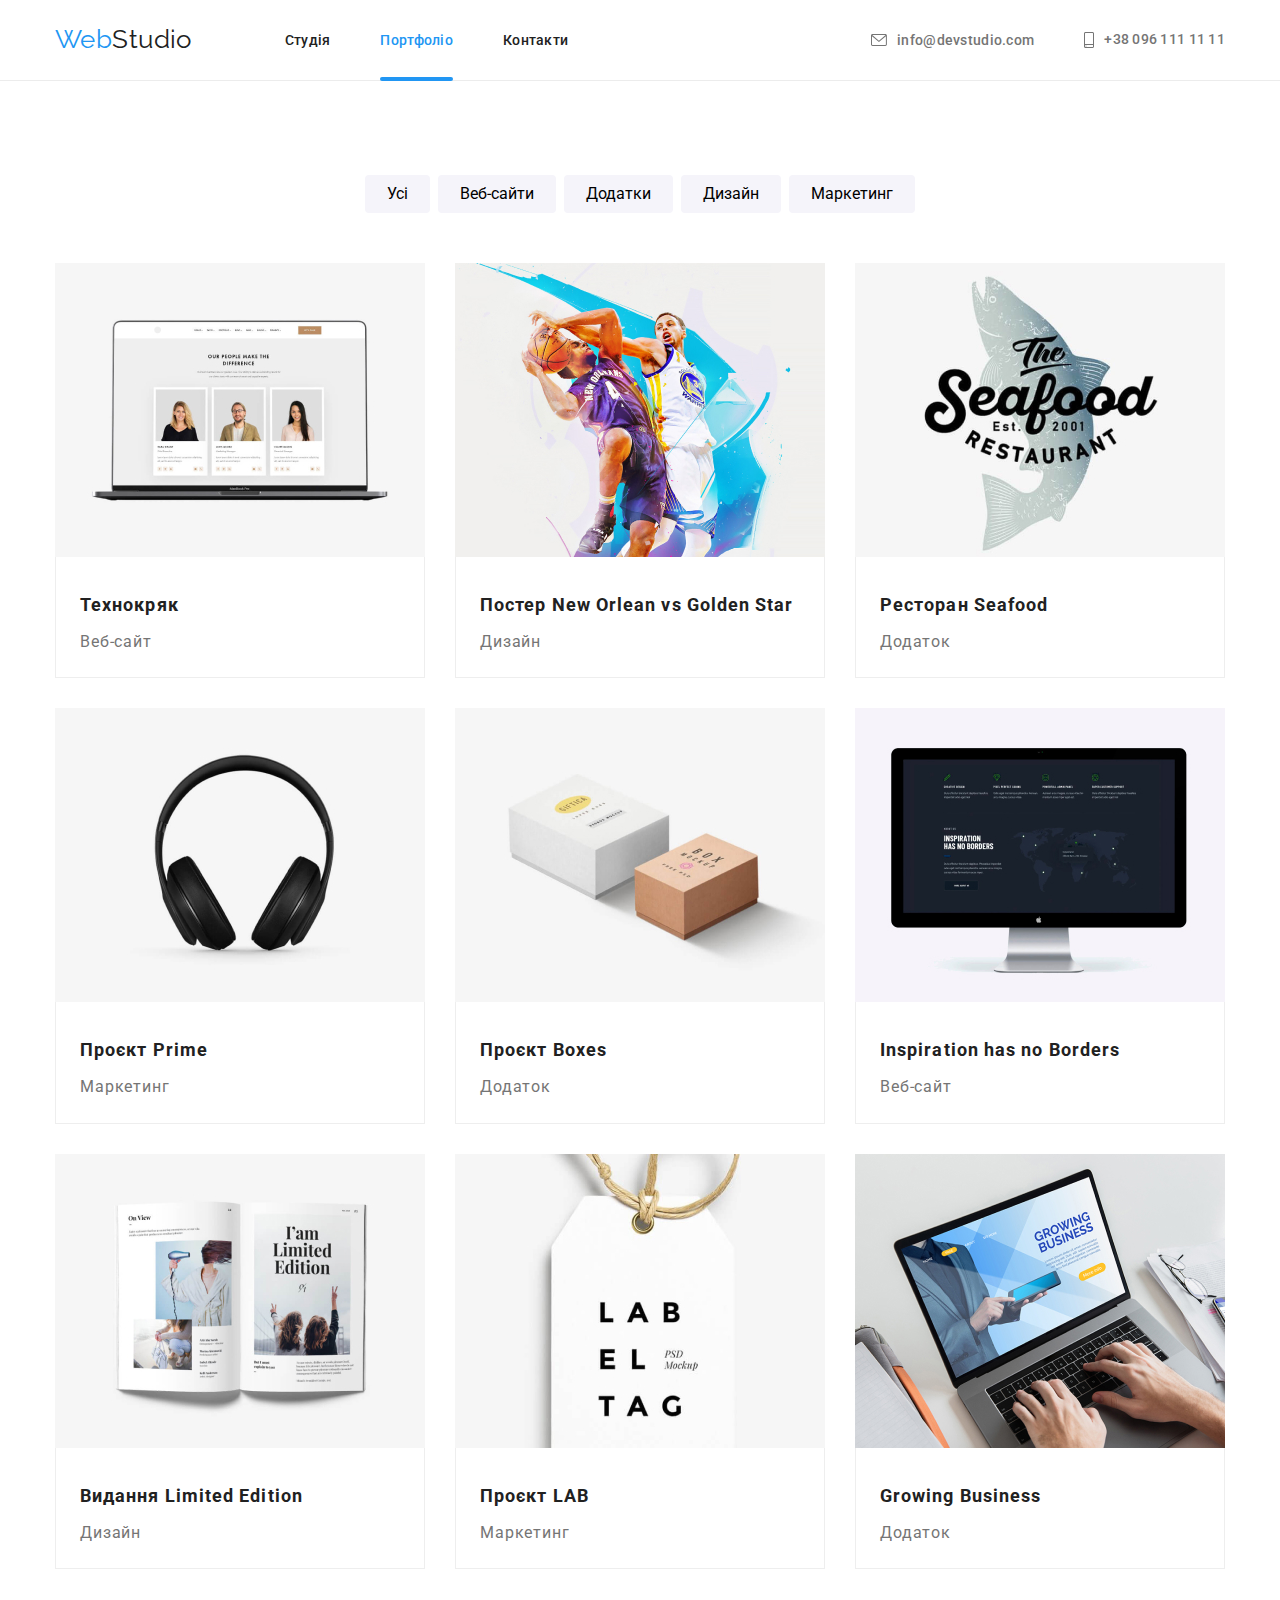
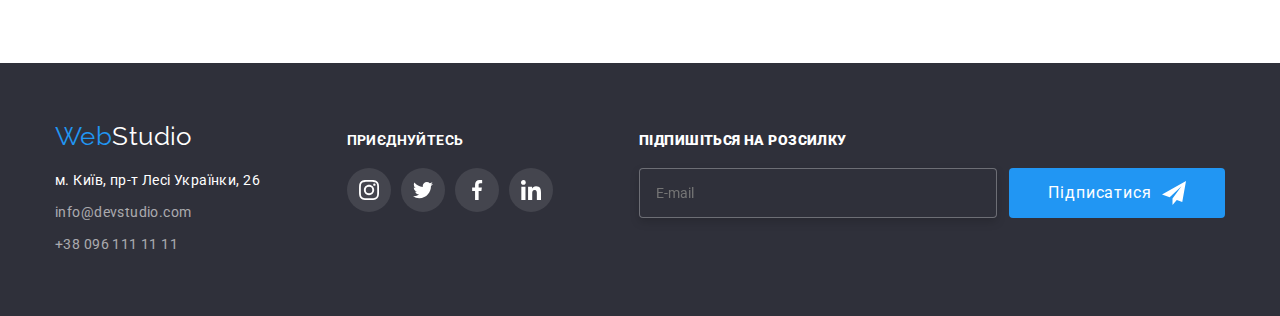
==== portfolio.html @ 9da2e952 "Initial commit" ====
<!DOCTYPE html>
<html lang="uk">
  <head>
    <link
      rel="stylesheet"
      href="https://fonts.googleapis.com/css2?family=Raleway:wght@700&family=Roboto:wght@400;500;700;900&display=swap"
    />
    <meta charset="UTF-8" />
    <meta http-equiv="X-UA-Compatible" content="IE=edge" />
    <meta name="viewport" content="width=device-width, initial-scale=1.0" />
    <title>Portfolio</title>
    <link
      rel="stylesheet"
      href="https://cdnjs.cloudflare.com/ajax/libs/modern-normalize/1.0.0/modern-normalize.min.css"
    />
    <link rel="stylesheet" href="./css/styles.css" />
  </head>
  <body>
    <!-- шапка-->
    <header>
      <div class="container header-container">
        <a class="link" href="/"><span>Web</span>Studio</a>
        <nav class="nav">
          <ul class="main-list">
            <li class="list-item"><a class="header-nav-link " href="./index.html">Студія</a></li>
            <li class="list-item"><a class="header-nav-link nav active" href="./portfolio.html">Портфоліо</a></li>
            <li class="list-item"><a class="header-nav-link" href="">Контакти</a></li>
          </ul>
        </nav>
      <ul class="list-address">
        <li class="list-item">
          <a class="icon-contacts" href="mailto:info@devstudio.com" ">
                    <svg class=" icon-tap"width="16" height="12" href="mailto:info@devstudio.com">
            <use href="./images/icons.svg#envelope"></use></svg>info@devstudio.com
          </a>
        </li>
        <li class="list-item">
          <a class="icon-contacts" href="tel:+380961111111"><svg class="icon-tap" width="10" height="16"
              href="mailto:info@devstudio.com">
              <use href="./images/icons.svg#smartphone"></use>
            </svg>+38 096 111 11 11</a>
        </li>
      </ul>
      </div>
    </header>
    <!-- кнопки buttoms-->
    <section class="section section-products">
      <div class="container">
        <ul class="list-buttoms">
          <li class="list-btn"><button type="button">Усі</button></li>
          <li class="list-btn"><button type="button">Веб-сайти</button></li>
          <li class="list-btn"><button type="button">Додатки</button></li>
          <li class="list-btn"><button type="button">Дизайн</button></li>
          <li class="list-btn"><button type="button">Маркетинг</button></li>
        </ul>
        <!--приклади робіт products-->
        <h1 hidden class="visually-hidden">приклади робіт</h1>
      <ul class="products">
        <li class="">
          <a class="list-products" href="" link="">
          <div class="team-thumb ">
            <img src="./images/work/img-0.jpg" alt="зображення команди" width="370" height="294" />
            <div class="overlay">
              <p class="overlay-desc">
                Ресурс пропонує комплексні пропозиції з  різним рівнем функціоналу та сервісів. Все це дозволить відвідувачу отримати
                вичерпні відомості про компанію чи приватну особу.
              </p>
            </div>
          </div>
          <div class="border">
            <h2>Технокряк</h2>
            <p>Веб-сайт</p>
          </div>
        </a>
        </li>
        <li class="1">
          <a class="list-products" href="" link="">
            <div class="team-thumb ">
              <img src="./images/work/img-1.jpg" alt="зображення команди" width="370" height="294" />
              <div class="overlay">
                <p class="overlay-desc">
                  Ресурс пропонує комплексні пропозиції з різним рівнем функціоналу та сервісів. Все це дозволить відвідувачу
                  отримати
                  вичерпні відомості про компанію чи приватну особу.
                </p>
              </div>
            </div>
          <div class="border">
            <h2>Постер New Orlean vs Golden Star</h2>
            <p>Дизайн</p>
          </div>
        </a>
        </li>
        <li class="2">
          <a class="list-products" href="" link="">
            <div class="team-thumb ">
              <img src="./images/work/img-2.jpg" alt="зображення команди" width="370" height="294" />
              <div class="overlay">
                <p class="overlay-desc">
                  Ресурс пропонує комплексні пропозиції з різним рівнем функціоналу та сервісів. Все це дозволить відвідувачу
                  отримати
                  вичерпні відомості про компанію чи приватну особу.
                </p>
              </div>
            </div>
          <div class="border">
            <h2>Ресторан Seafood</h2>
            <p>Додаток</p>
          </div>
        </a>
        </li>
        <li class="3">
          <a class="list-products" href="" link="">
            <div class="team-thumb ">
              <img src="./images/work/img-3.jpg" alt="зображення команди" width="370" height="294" />
              <div class="overlay">
                <p class="overlay-desc">
                  Ресурс пропонує комплексні пропозиції з різним рівнем функціоналу та сервісів. Все це дозволить відвідувачу
                  отримати
                  вичерпні відомості про компанію чи приватну особу.
                </p>
              </div>
            </div>
          <div class="border">
            <h2>Проєкт Prime</h2>
            <p>Маркетинг</p>
          </div>
        </a>
        </li>
        <li class="4">
          <a class="list-products" href="" link="">
            <div class="team-thumb ">
              <img src="./images/work/img-4.jpg" alt="зображення команди" width="370" height="294" />
              <div class="overlay">
                <p class="overlay-desc">
                  Ресурс пропонує комплексні пропозиції з різним рівнем функціоналу та сервісів. Все це дозволить відвідувачу
                  отримати
                  вичерпні відомості про компанію чи приватну особу.
                </p>
              </div>
            </div>
          <div class="border">
            <h2>Проєкт Boxes</h2>
            <p>Додаток</p>
          </div>
        </a>
        </li>
        <li class="5">
          <a class="list-products" href="" link="">
            <div class="team-thumb ">
              <img src="./images/work/img-5.jpg" alt="зображення команди" width="370" height="294" />
              <div class="overlay">
                <p class="overlay-desc">
                  Ресурс пропонує комплексні пропозиції з різним рівнем функціоналу та сервісів. Все це дозволить відвідувачу
                  отримати
                  вичерпні відомості про компанію чи приватну особу.
                </p>
              </div>
            </div>
          <div class="border">
            <h2>Inspiration has no Borders</h2>
            <p>Веб-сайт</p>
          </div>
        </a>
        </li>
        <li class="6">
          <a class="list-products" href="" link="">
            <div class="team-thumb ">
              <img src="./images/work/img-6.jpg" alt="зображення команди" width="370" height="294" />
              <div class="overlay">
                <p class="overlay-desc">
                  Ресурс пропонує комплексні пропозиції з різним рівнем функціоналу та сервісів. Все це дозволить відвідувачу
                  отримати
                  вичерпні відомості про компанію чи приватну особу.
                </p>
              </div>
            </div>
          <div class="border">
            <h2>Видання Limited Edition</h2>
            <p>Дизайн</p>
          </div>
        </a>
        </li>
        <li class="7">
          <a class="list-products" href="" link="">
            <div class="team-thumb ">
              <img src="./images/work/img-7.jpg" alt="зображення команди" width="370" height="294" />
              <div class="overlay">
                <p class="overlay-desc">
                  Ресурс пропонує комплексні пропозиції з різним рівнем функціоналу та сервісів. Все це дозволить відвідувачу
                  отримати
                  вичерпні відомості про компанію чи приватну особу.
                </p>
              </div>
            </div>
          <div class="border">
            <h2>Проєкт LAB</h2>
            <p>Маркетинг</p>
          </div>
        </a>
        </li>
        <li class="8">
          <a class="list-products" href="" link="">
            <div class="team-thumb ">
              <img src="./images/work/img-8.jpg" alt="зображення команди" width="370" height="294" />
              <div class="overlay">
                <p class="overlay-desc">
                  Ресурс пропонує комплексні пропозиції з різним рівнем функціоналу та сервісів. Все це дозволить відвідувачу
                  отримати
                  вичерпні відомості про компанію чи приватну особу.
                </p>
              </div>
            </div>
          <div class="border">
            <h2>Growing Business</h2>
            <p>Додаток</p>
          </div>
        </a>
        </li>
      </ul>
      </div>
    </section>
        <footer class="footer">
          <div class="container">
            <div class="footer-container">
              <div>
                <a href="./index.html"><span>Web</span>Studio</a>
                <address class="link-address">
                  <div class="socaial-footer">
                    <ul class="list-contacts">
                      <!--webstudio-->
                      <li class="list-item">
                        <a class="link" href="https://goo.gl/maps/d5CcS2hFM6yTFQRFA" target="_blank" rel="noopener no referre">
                          м. Київ, пр-т Лесі Українки, 26
                        </a>
                      </li>
                      <li class="list-item">
                        <a class="link-address" href="mailto:info@devstudio.com">info@devstudio.com</a>
                      </li>
                      <li class="list-item">
                        <a class="link-address" href="tel:+380961111111">+38 096 111 11 11</a>
                      </li>
                    </ul>
                  </div>
                </address>
              </div>
              <div>
                <h2>приєднуйтесь</h2>
                <div class="socaial-footer">
                  <ul class="social-footer">
                    <li class="social-item">
                      <a class="footer-link" href="https://instagram.com/" target="_blank" rel="noopener noreferrer"
                        aria-label="instagram">
                        <svg class="social-icon" width="20" height="20">
                          <use href="./images/icons.svg#instagram">
                          </use>
                        </svg>
                      </a>
                    </li>
                    <li class="social-item">
                      <a class="footer-link" href="https://twitter.com/" target="_blank" rel="noopener noreferrer"
                        aria-label="twitter">
                        <svg class="social-icon" width="20" height="20">
                          <use href="./images/icons.svg#twitter">
                          </use>
                        </svg>
                      </a>
                    </li>
                    <li class="social-item">
                      <a class="footer-link" href="https://www.facebook.com/" target="_blank" rel="noopener noreferrer"
                        aria-label="facebook">
                        <svg class="social-icon" width="20" height="20">
                          <use href="./images/icons.svg#facebook">
                          </use>
                        </svg>
                      </a>
                    </li>
                    <li class="social-item">
                      <a class="footer-link" href="https://www.linkedin.com/" target="_blank" rel="noopener noreferrer"
                        aria-label="linkedin">
                        <svg class="social-icon" width="20" height="20">
                          <use href="./images/icons.svg#linkedin">
                          </use>
                        </svg>
                      </a>
                    </li>
                  </ul>
                </div>
              </div>
              <div>
        
                <form name="form" autocomplete="on">
                  <label class="footer-email" for="footer-email">
                    <strong>Підпишіться на розсилку</strong>
                  </label>
                  <div class="add-email">
                    <input class="footer-label" type="email" name="email" id="footer-email" placeholder="E-mail" />
        
                    <div>
                      <button class="tg-btn" type="submit">Підписатися
                        <svg class="" width="24" height="24">
                          <use href="./images/icons.svg#icon-telegram">
                          </use>
                        </svg>
                      </button>
                    </div>
                  </div>
                </form>
        
              </div>
            </div>
          </div>
        </footer>
   <script src="./js/modal.js"></script>
  </body>
</html>
---- css/styles.css ----
:root {
  --text: #212121;
  --background: #ffffff;
  --color-p: #757575;
  --color-but: #2196f3;
  --color-but: #2196f3;
  --active-but: #188ce8;
  --icon-color: #afb1b8;
  --bg-svg: #F5F4FA;
  --bg-color-90:rgba(33, 150, 243, 90%);
  --bg-backdrop:#0000001A;
  --timing-function: cubic-bezier(0.4, 0, 0.2, 1);
  --input-border:#21212133;
  --color-textarea:rgba(117, 117, 117, 0.5);

}
body {
  color: var(--text);
  background-color: var(--background);
  font-family: "roboto";
  letter-spacing: 0.03em;
  font-size: 14px;
}
.visually-hidden {
  position: absolute;
  width: 1px;
  height: 1px;
  margin: -1px;
  border: 0;
  padding: 0;
  white-space: nowrap;
  clip-path: inset(100%);
  clip: rect(0 0 0 0);
  overflow: hidden;
}
header {
  border-bottom: 1px solid #ececec;
}
.header-container {
  display: flex;
  align-items: center;
}
.header-nav-link {
  display: block;
  padding-top: 28px;
  padding-bottom: 28px;
  
}
span {
  color: var(--color-but);
}
img {
  display: block;
  max-width: 100%;
  height: auto;
}
ul {
  list-style-type: none;
  margin: 0;
  padding: 0;
}
a {
  text-decoration: none;
}
p {
  color: var(--color-p);
}
h1,
h2,
h3,
h4,
h5,
h6,
p {
  margin: 0;
}
.footer {
  background-color: #2f303a;
  color: var(--background);
  padding-top: 60px;
  padding-bottom: 60px;
}
.footer h2 {
  font-weight: 700;
  font-style: normal;
  font-size: 14px;
  line-height: 16px;
  letter-spacing: 0.03em;
  text-transform: uppercase;
  margin-bottom: 20px;
}
footer [href="./index.html"] {
  display: block;
  color: var(--background);
  font-size: 26px;
  line-height: 1;
  font-family: "raleway";
  margin-bottom: 20px;
}
footer [href="mailto:info@devstudio.com"],
[href="tel:+380961111111"] {
  font-style: normal;
  line-height: 1.7;
  color: #ffffff99;
  transition-timing-function: var(--timing-function);
  transition-duration: 250ms;
  transition-property: color;
}
footer [href="https://goo.gl/maps/d5CcS2hFM6yTFQRFA"]
{
  font-style: normal;
  line-height: 1.7;
  color: var(--background);
}
.footer-link {
  display: flex;
  fill: var(--background);
  width: 44px;
  height: 44px;
  border-radius: 50%;
  align-items: center;
  justify-content: center;
  background-color: rgba(255, 255, 255, 0.1);;
  transition-property:  background-color;
  transition-duration:  250ms; 
  transition-timing-function: var(--timing-function);   
}
ul .footer-link:hover,
ul .footer-link:focus {
  fill: var(--background);
  background-color: var(--color-but)
}
.social-footer {
  display: flex;
  gap: 10px;
}

.footer-container {
  display: flex;
  align-items: baseline;
justify-content: space-between;}
.socaial-footer {
  display: flex;
  gap: 70px;
}
.list-contacts{
  display: flex;
  flex-direction: column;
  gap: 8px;
}
.section {
  padding-top: 94px;
  padding-bottom: 94px;
}
.products {
  padding-top: 0;
  display: flex;
  align-items: center;
  justify-content: center;
  flex-wrap: wrap;
  gap: 30px;
}

.list-products {
  display: inline-block;
  transition-property:  box-shadow ;
  transition-duration: 250ms ;
  transition-timing-function: var(--timing-function);
}
.products h2 {
  font-size: 18px;
  line-height: 2;
  text-align: left;
  margin: 0 0px 4px 24px;
  letter-spacing: 0.06em;
  color: var(--text);
}
.products .list-products:hover,
.products .list-products:focus {
  box-shadow: 0px 1px 1px #0000001f, 0px 4px 4px #0000000f, 1px 4px 6px #00000029;
}
.section .list-produsct:hover{
 box-shadow: 0px 1px 1px #0000001f, 0px 4px 4px #0000000f, 1px 4px 6px #00000029;
}
.border p {
  font-size: 16px;
  line-height: 1.9;
  text-align: left;
  margin-left: 24px;
}
.products li {
  width: 370px;
  letter-spacing: 0.06em;
}

ul [href="mailto:info@devstudio.com"]:hover,
ul [href="mailto:info@devstudio.com"]:focus,
ul [href="tel:+380961111111"]:hover,
ul [href="tel:+380961111111"]:focus {
  color: var(--color-but);
}
.main-list a {
  color: var(--text);
  font-weight: 500;
  letter-spacing: 0.02em;
  transition-property: color;
  transition-duration: 250ms;
  transition-timing-function: var(--timing-function);
}
.main-list a:hover,
.main-list a:focus {
  color: var(--color-but);
}
.main-list {
  display: flex;
  gap: 50px;
}

.nav.active {
  color: var(--color-but);
}
.nav.active::after{
  content: '';
    display: block;
    width: 100%;
    height: 4px;
    background-color: var(--color-but);
    position: absolute;
    bottom: -5px;
    right: 0;
    border-radius: 2px;
}
.nav {
  margin-right: auto;
}

.list-address {
  display: flex;
  align-items: center;
  gap: 50px;
}
.list-address a {
  color: var(--color-p);
  letter-spacing: 0.02em;
  padding-top: 28px;
  padding-bottom: 28px;
  font-weight: 500;
}

.icon-contacts {
  display: flex;
  align-items: center;
  gap: 10px;
  fill: var(--color-p);
  transition-property: color;
  transition-duration: 250ms ;
  transition-timing-function: var(--timing-function);
}
.icon-contacts:hover .icon-tap,
.icon-contacts:focus .icon-tap {
  fill: var(--color-but);
}
.icon-tap{
  transition-property: color;
  transition-duration: 250ms ;
  transition-timing-function: var(--timing-function);
}
.icon-tap:hover,
.icon-tap:focus {
  fill: var(--color-but);
}
.list-item{
  justify-content: center;
position: relative;
   
}
.list-buttoms {
  display: flex;
  justify-content: center;
  gap: 8px;
  margin-bottom: 50px;
}
[href="/"] {
  color: var(--text);
  font-size: 26px;
  line-height: 1.2;
  font-family: "raleway";
  margin-right: 93px;
}
.hero {
  background-color: #2f303a;
  padding: 200px 0;
   background-image: linear-gradient(to right, rgba(47, 48, 58, 0.4) 0%, rgba(47, 48, 58, 0.4) 100%), url(../images/bg-img.jpg);
  background-repeat: no-repeat;
  background-position: center ;
  background-size: cover ;
  max-width: 1600px;
  margin: 0 auto ;
}
.hero-cap {
  color: var(--background);
  font-weight: 900;
  font-size: 44px;
  line-height: 1.4;
  text-align: center;
  letter-spacing: 0.06em;
  text-transform: uppercase;
  margin-bottom: 40px;
  width: 696px;
  margin-left: auto;
  margin-right: auto;
}

.buttom-cap {
  color: var(--background);
  font-size: 16px;
  width: 216px;
  height: 50px;
  background-color: var(--color-but);
  border-radius: 4px;
  border: 0;
  letter-spacing: 0.06em;
  margin: 0 auto;
  display: block;
  cursor: pointer;
}
.buttom-cap:active {
  background-color: var(--active-but);
}
.skill {
  display: flex;
  gap: 30px;
}
.skill h2 {
  left: 617px;
  font-size: 36px;
  line-height: 1.2;
  text-align: center;
}
.skill li {
  width: 270px;
  display: inline-block;
  gap: 10px;
}
.skill h3 {
  line-height: 1.1;
  font-size: 14px;
  margin-bottom: 10px;
}
.skill p {
  line-height: 1.7;
}
.skill-item{
  display: flex;
  gap: 30px;
}
.skill-icon{
background-color: var(--bg-svg);
}
.skill-list{
  display: flex;
  background-color: var(--bg-svg);
  height: 120px;
  align-items: center;
  justify-content: center;
  border-radius: 4px;
  margin-bottom: 30px;

}
.section-title {
  font-size: 36px;
  line-height: 1.2;
  text-align: center;
  color: var(--text);
  margin-bottom: 50px;
}
.section-work {
  padding-top: 0;
}
.list-work {
  display: flex;
  gap: 30px;
}

.section-team {
  background-color: #f5f4fa;
}
.list-team {
  display: flex;
  gap: 30px;
}
.section-team h3 {
  font-size: 16px;
  line-height: 1.2;
  text-align: center;
  padding-top: 30px;
  margin-bottom: 10px;
}
.section-team p {
  font-size: 16px;
  line-height: 1.9;
  text-align: center;
  margin-bottom: 16px;
}
.social-team {
  display: flex;
  gap: 10px;
  justify-content: center;
  padding-bottom: 30px;
}
.social-link {
  display: flex;
  fill: var(--icon-color);
  width: 44px;
  height: 44px;
  border-radius: 50%;
  align-items: center;
  justify-content: center;
  background-color: rgba(255, 255, 255, 0.1);;
  transition-property: fill, background-color;
  transition-duration: 250ms;
  transition-timing-function: var(--timing-function);
}

 ul .social-link:hover,
 ul .social-link:focus{
  fill: var(--background);
  background-color: var(--color-but);
}

.list-buttoms [type="button"] {
  height: 38px;
  background-color: #f5f4fa;
  border-radius: 4px;
  border: 0;
  font-size: 16px;
  padding: 6px 22px;
  cursor: pointer;
  transition-property: color, background-color, box-shadow ;
  transition-duration: 250ms;
  transition-timing-function: var(--timing-function);
}
.list-buttoms [type="button"]:hover,
.list-buttoms [type="button"]:focus {
  background-color: var(--active-but);
  color: var(--background);
  box-shadow: 0px 3px 1px #0000001a, 0px 1px 2px #00000014, 0px 2px 2px #0000001f;
}

.border {
  border-right-color: rgb(238, 238, 238);
  border-right-style: solid;
  border-right-width: 1px;
  border-bottom-color: rgb(238, 238, 238);
  border-bottom-style: solid;
  border-bottom-width: 1px;
  border-left-color: rgb(238, 238, 238);
  border-left-style: solid;
  border-left-width: 1px;
  padding-top: 30px;
  padding-bottom: 20px;
}
.list-team > li {
  background-color: var(--background);
  box-shadow: 0px 1px 3px #0000001f, 0px 1px 1px #00000024, 0px 2px 1px #00000033;
  border-radius: 0px 0px 4px 4px;
}
.link-address {
  display: flex;
}
.container {
  width: 1200px;
  margin: 0 auto;
  padding: 0 15px 0 15px;
}
.clients-item{
  display: flex;
  justify-content: center;
  gap: 30px;
}
.clients-list{
  width: 170px;
  height: 90px;
}
.clients h2{
  color: var(--text);
}


.clients-link {
 display: flex;
 border: 1px solid #AFB1B8;
 border-radius: 4px;
 align-items: center;
 justify-content: center;
 width: 100%;
 height: 100% ;
 color: var(--icon-color);
 transition-duration: 250ms;
  transition-property:  border;
  transition-timing-function: var(--timing-function);
}
.clients-link:hover,
.clients-link:focus{
  border-color: var(--color-but);
}
ul .clients-link:hover .clients-icon,
ul .clients-link:focus .clients-icon{
fill: var(--color-but);
}
.clients-icon{
  fill: currentColor;
  transition-property: fill ;
  transition-duration: 250ms;
  transition-timing-function: var(--timing-function);
}

.backdrop {
  position: fixed;
  top: 0;
  left: 0;
  width: 100%;
  height: 100%;
  background-color: var(--bg-backdrop);
  transition-property: opacity, visibility;
  transition-duration: 250ms;
  transition-timing-function: var(--timing-function);
}
.backdrop.is-hidden{
opacity: 0;
pointer-events: none;
visibility: hidden ;
}
.modal{
  padding: 40px 41px;
  position: absolute;
  top: 50%;
  left: 50%;
  width:  528px; 
  transform: translate(-50%, -50%) ;
  transition-property: opacity, visibility;
  background-color: var(--background);
  box-shadow: 0px 1px 3px rgba(0, 0, 0, 0.12), 0px 1px 1px rgba(0, 0, 0, 0.14), 0px 2px 1px rgba(0, 0, 0, 0.2);
  border-radius: 4px;
}

.backdrop [type="button"]{
  position: absolute;
  top: 8px;
  right: 8px;
  width: 30px;
  height: 30px;
  border: 1px solid rgba(0, 0, 0, 0.1);
  border-radius: 50%;
  padding: 0;
  display: flex;
  align-items: center;
  justify-content: center;
  background-color: var(--background);
  cursor: pointer;
  
}
.rute {
  position: relative;
}
.name {
  display: flex;
  align-items: center;
  justify-content: center;
  position: absolute;
  bottom: 0;
  right: 0;
  color: var(--background);
  background-color: rgba(47, 48, 58, 0.8);
  width: 100%;
  height: 70px;
  text-transform: uppercase;
}
.team-thumb{
  position: relative;
  overflow: hidden;
}
.overlay{
  transform: translateY(100%); 
  display: flex;
  align-items: center;
  justify-content: center;
  position: absolute;
  top: 0;
  left: 0; 
  background-color: var(--bg-color-90);
  width: 100%;
  height: 100%;
  padding: 63px 24px;
  letter-spacing: 0.03em;
  font-size: 18px;
  transition-property: transform;
  transition-duration: 250ms ;
  transition-timing-function: var(--timing-function);
}
.overlay-desc{
 letter-spacing: 0.03em;
 font-size: 18px;
 color: var(--background);
 line-height: calc(28/18);
}
li:hover .overlay{
 transform: translateY(0);
}
.add-email {
  display: flex;
  align-items: center;
  gap: 12px;
}
.tg-btn{
  color: var(--background);
  font-size: 16px;
  width: 216px;
  height: 50px;
  background-color: var(--color-but);
  border-radius: 4px;
  border: 0;
  letter-spacing: 0.06em;
  margin: 0 auto;
  display: flex;
  align-items: center;
  justify-content: center;
  cursor: pointer;
  gap: 10px;
}
textarea{
  display: block;
  resize: none;
width: 100%;
height: 120px;
padding: 12px 16px;
cursor: pointer;
outline: transparent;
 border-radius: 4px;
border: 1px solid var(--input-border);
transition: border-color 250ms var(--timing-function);
}
.textarea::placeholder{
  color: var(--color-textarea);
  font-size: 12px;
}
.textarea:focus{
border: 1px solid var(--color-but);}

.form-contacts{
  margin-bottom:4px;
}
.label-contacts{
  position: relative;
  margin-bottom: 10px;
}
.textarea-contacts{
  margin-bottom: 20px;
}
.input{
  position: relative;
  width: 100%;
  height: 40px;
  border: 1px solid var(--input-border);
  border-radius: 4px;
  cursor: pointer;
  padding-left: 42px;
  outline: transparent;
  transition: border-color 250ms  var(--timing-function);
}

.input:focus + .form-icon{
fill: var(--color-but);
}

.input:focus{
border: 1px solid var(--color-but);
}

.strong-list{
  display: flex;
  margin-bottom: 4px;
  font-size: 12px;
  letter-spacing: 0.01em;
  color: var(--color-p);
  font-weight: 400;
  line-height:calc(14/12);
}
.strong-title{
  display: flex;
  justify-content: center;
  font-size: 20px;
  line-height: calc(23 /20);
  margin-bottom: 12px;
}
.footer-label{
  cursor: pointer;
  outline: transparent;
  width: 358px;
  height: 50px;
  padding-left: 16px;
  background-color: #2F303A;
  color: var(--background);
  border: 1px solid rgba(255, 255, 255, 0.3);
  filter: drop-shadow(0px 4px 4px rgba(0, 0, 0, 0.15));
  border-radius: 4px;
  transition: border-color 250ms var(--timing-function);
}

.footer-label:focus {
  border: 1px solid var(--color-but);
}
.modal-btn{
  margin-top: 30px;
  color: var(--background);
  font-size: 16px;
  width: 216px;
  height: 50px;
  background-color: var(--color-but);
  border-radius: 4px;
  border: 0;
  letter-spacing: 0.06em;
  margin: 0 auto;
  display: flex;
  align-items: center;
  justify-content: center;
  cursor: pointer;
}

.btn-close{
  transition-duration: 250ms;
    transition-timing-function: var(--timing-function);
    transition-property: fill;
}
.btn-close:hover,
.btn-close:focus {
  fill: var(--color-but);
}
.comment{
  margin-bottom: 20px;
}
.aggre{
  margin-bottom: 30px;
}
.strong-licence{
  color: var(--color-p);
  line-height: calc(24/14);
  font-weight: 400;
  user-select: none;
}
.strong-licence a{
  text-decoration: underline;
  color: var(--color-but);
}
.form-icon{
 position: absolute;
 bottom: 11px;
 left: 14px;
 transition: fill 250ms var(--timing-function);
}
.stoke{
  position: relative;
  margin-bottom: 10px;
}

.icon-unchecked{
opacity: 1;
}

.icon-checked{ 
  opacity: 0;
  transition: opacity 250ms var(--timing-function);
fill: var(--color-but);
}
.aggre-licence:checked + 
 .icon-licence .icon-checked  {
  background-color: var(--active-but);
  opacity:  1 ;
}
.icon-unchecked:focus,
.icon-checked:focus {
  fill: var(--color-but);
}
.aggre-licence:checked+
.icon-licence .icon-unchecked {
fill: var(--active-but);
}
.icon-licence:checked .icon-unchecked{
  background-color: var(--active-but);
}
.icon-licence:focus{
  fill: var(--active-but);
}

.form-icon:focus,
.form-icon:hover{
  border-color: var(--input-border);
} 
.licence{
    margin-bottom: 30px;
  display: flex;
  align-items: center;
  justify-content: center;
  gap: 9px;
}
.footer-email{
    display: inline-block;
   font-weight: 700;
    font-style: normal;
    font-size: 14px;
    line-height: 16px;
    letter-spacing: 0.03em;
    text-transform: uppercase;
    margin-bottom: 20px;
}
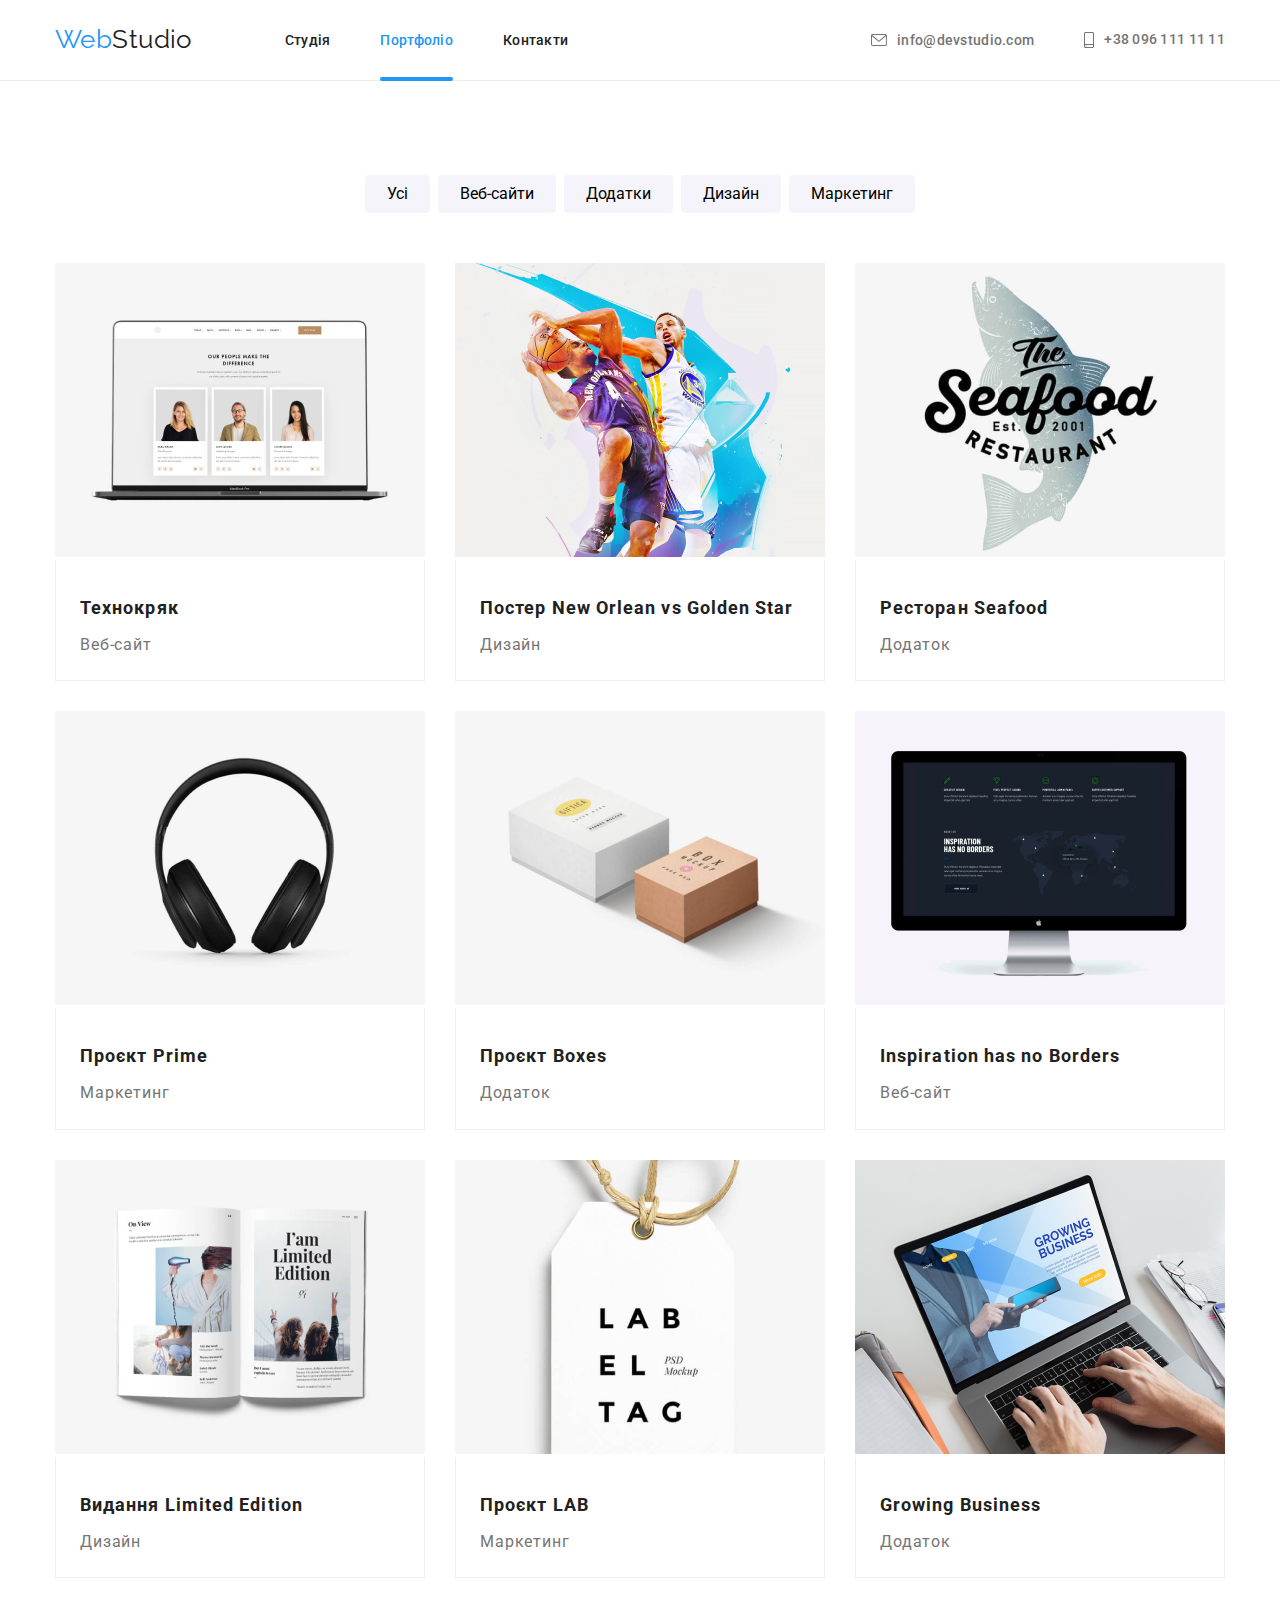
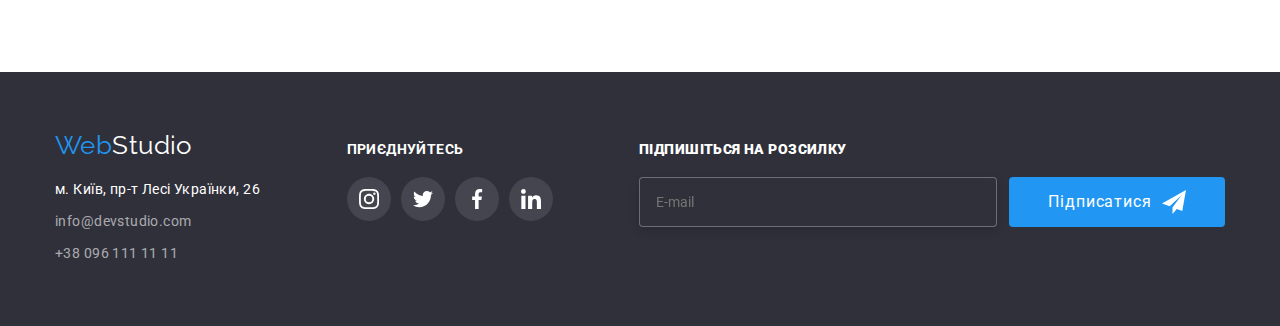
==== commit 5bedc3bd: "add scss" ====
--- a/portfolio.html
+++ b/portfolio.html
@@ -13,6 +13,8 @@
       rel="stylesheet"
       href="https://cdnjs.cloudflare.com/ajax/libs/modern-normalize/1.0.0/modern-normalize.min.css"
     />
+        <link rel="stylesheet" href="./css/main.min.css " />
+
     <link rel="stylesheet" href="./css/styles.css" />
   </head>
   <body>
--- a/css/main.min.css
+++ b/css/main.min.css
@@ -0,0 +1 @@
+:root{--text: #212121;--background: #ffffff;--color-p: #757575;--color-but: #2196f3;--color-but: #2196f3;--active-but: #188ce8;--icon-color: #afb1b8;--bg-svg: #F5F4FA;--bg-color-90: rgba(33, 150, 243, 90%);--bg-backdrop: #0000001A;--timing-function: cubic-bezier(0.4, 0, 0.2, 1);--input-border: #21212133;--color-textarea: rgba(117, 117, 117, 0.5)}.visually-hidden{position:absolute;width:1px;height:1px;margin:-1px;border:0;padding:0;white-space:nowrap;-webkit-clip-path:inset(100%);clip-path:inset(100%);clip:rect(0 0 0 0);overflow:hidden}body{color:var(--text);background-color:var(--background);font-family:"roboto";letter-spacing:.03em;font-size:14px}.section{padding-top:94px;padding-bottom:94px}header{border-bottom:1px solid #ececec}p{color:var(--color-p)}a{text-decoration:none}h1,h2,h3,h4,h5,h6,p{margin:0}ul{list-style-type:none;margin:0;padding:0}.container{width:1200px;margin:0 auto;padding:0 15px 0 15px}.footer{background-color:#2f303a;color:var(--background);padding-top:60px;padding-bottom:60px}.footer h2{font-weight:700;font-style:normal;font-size:14px;line-height:16px;letter-spacing:.03em;text-transform:uppercase;margin-bottom:20px}footer [href="./index.html"]{display:block;color:var(--background);font-size:26px;line-height:1;font-family:"raleway";margin-bottom:20px}footer [href="mailto:info@devstudio.com"],[href="tel:+380961111111"]{font-style:normal;line-height:1.7;color:rgba(255,255,255,.6);-webkit-transition-timing-function:var(--timing-function);transition-timing-function:var(--timing-function);-webkit-transition-duration:250ms;transition-duration:250ms;-webkit-transition-property:color;transition-property:color}footer [href="https://goo.gl/maps/d5CcS2hFM6yTFQRFA"]{font-style:normal;line-height:1.7;color:var(--background)}.footer-link{display:-webkit-box;display:-ms-flexbox;display:flex;fill:var(--background);width:44px;height:44px;border-radius:50%;-webkit-box-align:center;-ms-flex-align:center;align-items:center;-webkit-box-pack:center;-ms-flex-pack:center;justify-content:center;background-color:rgba(255,255,255,.1);-webkit-transition-property:background-color;transition-property:background-color;-webkit-transition-duration:250ms;transition-duration:250ms;-webkit-transition-timing-function:var(--timing-function);transition-timing-function:var(--timing-function)}ul .footer-link:hover,ul .footer-link:focus{fill:var(--background);background-color:var(--color-but)}.social-footer{display:-webkit-box;display:-ms-flexbox;display:flex;gap:10px}.footer-container{display:-webkit-box;display:-ms-flexbox;display:flex;-webkit-box-align:baseline;-ms-flex-align:baseline;align-items:baseline;-webkit-box-pack:justify;-ms-flex-pack:justify;justify-content:space-between}.socaial-footer{display:-webkit-box;display:-ms-flexbox;display:flex;gap:70px}.footer-email{display:inline-block;font-weight:700;font-style:normal;font-size:14px;line-height:16px;letter-spacing:.03em;text-transform:uppercase;margin-bottom:20px}.footer-label{cursor:pointer;outline:rgba(0,0,0,0);width:358px;height:50px;padding-left:16px;background-color:#2f303a;color:var(--background);border:1px solid rgba(255,255,255,.3);-webkit-filter:drop-shadow(0px 4px 4px rgba(0, 0, 0, 0.15));filter:drop-shadow(0px 4px 4px rgba(0, 0, 0, 0.15));border-radius:4px;-webkit-transition:border-color 250ms var(--timing-function);transition:border-color 250ms var(--timing-function)}.footer-label:focus{border:1px solid var(--color-but)}.header-container{display:-webkit-box;display:-ms-flexbox;display:flex;-webkit-box-align:center;-ms-flex-align:center;align-items:center}.header-nav-link{display:block;padding-top:28px;padding-bottom:28px}.hero{background-color:#2f303a;padding:200px 0;background-image:-webkit-gradient(linear, left top, right top, from(rgba(47, 48, 58, 0.4)), to(rgba(47, 48, 58, 0.4))),url(../images/bg-img.jpg);background-image:linear-gradient(to right, rgba(47, 48, 58, 0.4) 0%, rgba(47, 48, 58, 0.4) 100%),url(../images/bg-img.jpg);background-repeat:no-repeat;background-position:center;background-size:cover;max-width:1600px;margin:0 auto}.hero-cap{color:var(--background);font-weight:900;font-size:44px;line-height:1.4;text-align:center;letter-spacing:.06em;text-transform:uppercase;margin-bottom:40px;width:696px;margin-left:auto;margin-right:auto}.skill__list{display:-webkit-box;display:-ms-flexbox;display:flex;gap:30px}.skill h2{left:617px;font-size:36px;line-height:1.2;text-align:center}.skill__item{width:270px;display:inline-block;gap:10px}.skill__name{line-height:1.1;font-size:14px;margin-bottom:10px}.skill__description{line-height:1.7}.skill-item{display:-webkit-box;display:-ms-flexbox;display:flex;gap:30px}.skill__svg{background-color:var(--bg-svg)}.skill__icon{display:-webkit-box;display:-ms-flexbox;display:flex;background-color:var(--bg-svg);height:120px;-webkit-box-align:center;-ms-flex-align:center;align-items:center;-webkit-box-pack:center;-ms-flex-pack:center;justify-content:center;border-radius:4px;margin-bottom:30px}.work{padding-top:0}.work__list{display:-webkit-box;display:-ms-flexbox;display:flex;gap:30px}.work__title{font-size:36px;line-height:1.2;text-align:center;color:var(--text);margin-bottom:50px}.work__section{width:1200px;margin:0 auto;padding:0 15px 0 15px}.work__item{-webkit-box-pack:center;-ms-flex-pack:center;justify-content:center;position:relative}.work__name{display:-webkit-box;display:-ms-flexbox;display:flex;-webkit-box-align:center;-ms-flex-align:center;align-items:center;-webkit-box-pack:center;-ms-flex-pack:center;justify-content:center;position:absolute;bottom:0;right:0;color:var(--background);background-color:rgba(47,48,58,.8);width:100%;height:70px;text-transform:uppercase}.work__img{display:block;max-width:100%;height:auto}.team{background-color:#f5f4fa}.team__social{display:-webkit-box;display:-ms-flexbox;display:flex;gap:10px;-webkit-box-pack:center;-ms-flex-pack:center;justify-content:center;padding-bottom:30px}.team__list{display:-webkit-box;display:-ms-flexbox;display:flex;gap:30px}.team__name{font-size:16px;line-height:1.2;text-align:center;padding-top:30px;margin-bottom:10px}.team__profession{font-size:16px;line-height:1.9;text-align:center;margin-bottom:16px}.team__img{display:block;max-width:100%;height:auto}.team__link{display:-webkit-box;display:-ms-flexbox;display:flex;fill:var(--icon-color);width:44px;height:44px;border-radius:50%;-webkit-box-align:center;-ms-flex-align:center;align-items:center;-webkit-box-pack:center;-ms-flex-pack:center;justify-content:center;background-color:rgba(255,255,255,.1);-webkit-transition-property:fill,background-color;transition-property:fill,background-color;-webkit-transition-duration:250ms;transition-duration:250ms;-webkit-transition-timing-function:var(--timing-function);transition-timing-function:var(--timing-function)}.team__link:hover,.team__link:focus{fill:var(--background);background-color:var(--color-but)}.team__title{font-size:36px;line-height:1.2;text-align:center;color:var(--text);margin-bottom:50px}.clients-item{display:-webkit-box;display:-ms-flexbox;display:flex;-webkit-box-pack:center;-ms-flex-pack:center;justify-content:center;gap:30px}.clients-list{width:170px;height:90px}.clients__title{font-size:36px;line-height:1.2;text-align:center;color:var(--text);margin-bottom:50px}.clients-link{display:-webkit-box;display:-ms-flexbox;display:flex;border:1px solid #afb1b8;border-radius:4px;-webkit-box-align:center;-ms-flex-align:center;align-items:center;-webkit-box-pack:center;-ms-flex-pack:center;justify-content:center;width:100%;height:100%;color:var(--icon-color);-webkit-transition-duration:250ms;transition-duration:250ms;-webkit-transition-property:border;transition-property:border;-webkit-transition-timing-function:var(--timing-function);transition-timing-function:var(--timing-function)}.clients-link:hover,.clients-link:focus{border-color:var(--color-but)}ul .clients-link:hover .clients-icon,ul .clients-link:focus .clients-icon{fill:var(--color-but)}.clients-icon{fill:currentColor;-webkit-transition-property:fill;transition-property:fill;-webkit-transition-duration:250ms;transition-duration:250ms;-webkit-transition-timing-function:var(--timing-function);transition-timing-function:var(--timing-function)}.products{padding-top:0;display:-webkit-box;display:-ms-flexbox;display:flex;-webkit-box-align:center;-ms-flex-align:center;align-items:center;-webkit-box-pack:center;-ms-flex-pack:center;justify-content:center;-ms-flex-wrap:wrap;flex-wrap:wrap;gap:30px}.products h2{font-size:18px;line-height:2;text-align:left;margin:0 0px 4px 24px;letter-spacing:.06em;color:var(--text)}.products .list-products:hover,.products .list-products:focus{-webkit-box-shadow:0px 1px 1px rgba(0,0,0,.1215686275),0px 4px 4px rgba(0,0,0,.0588235294),1px 4px 6px rgba(0,0,0,.1607843137);box-shadow:0px 1px 1px rgba(0,0,0,.1215686275),0px 4px 4px rgba(0,0,0,.0588235294),1px 4px 6px rgba(0,0,0,.1607843137)}.products li{width:370px;letter-spacing:.06em}.list-products{display:inline-block;-webkit-transition-property:-webkit-box-shadow;transition-property:-webkit-box-shadow;transition-property:box-shadow;transition-property:box-shadow, -webkit-box-shadow;-webkit-transition-duration:250ms;transition-duration:250ms;-webkit-transition-timing-function:var(--timing-function);transition-timing-function:var(--timing-function)}.section .list-products:hover{-webkit-box-shadow:0px 1px 1px rgba(0,0,0,.1215686275),0px 4px 4px rgba(0,0,0,.0588235294),1px 4px 6px rgba(0,0,0,.1607843137);box-shadow:0px 1px 1px rgba(0,0,0,.1215686275),0px 4px 4px rgba(0,0,0,.0588235294),1px 4px 6px rgba(0,0,0,.1607843137)}/*# sourceMappingURL=main.min.css.map */--- a/css/styles.css
+++ b/css/styles.css
@@ -1,42 +1,21 @@
-:root {
-  --text: #212121;
-  --background: #ffffff;
-  --color-p: #757575;
-  --color-but: #2196f3;
-  --color-but: #2196f3;
-  --active-but: #188ce8;
-  --icon-color: #afb1b8;
-  --bg-svg: #F5F4FA;
-  --bg-color-90:rgba(33, 150, 243, 90%);
-  --bg-backdrop:#0000001A;
-  --timing-function: cubic-bezier(0.4, 0, 0.2, 1);
-  --input-border:#21212133;
-  --color-textarea:rgba(117, 117, 117, 0.5);
-
-}
-body {
-  color: var(--text);
-  background-color: var(--background);
-  font-family: "roboto";
-  letter-spacing: 0.03em;
-  font-size: 14px;
-}
-.visually-hidden {
+
+
+/* .visually-hidden {
   position: absolute;
   width: 1px;
   height: 1px;
   margin: -1px;
   border: 0;
   padding: 0;
-  white-space: nowrap;
+  white-space: nowrap; 
   clip-path: inset(100%);
   clip: rect(0 0 0 0);
   overflow: hidden;
-}
-header {
+} */
+/* header {
   border-bottom: 1px solid #ececec;
-}
-.header-container {
+} */
+/* .header-container {
   display: flex;
   align-items: center;
 }
@@ -45,40 +24,30 @@
   padding-top: 28px;
   padding-bottom: 28px;
   
-}
+} */
 span {
   color: var(--color-but);
 }
-img {
-  display: block;
-  max-width: 100%;
-  height: auto;
-}
-ul {
+
+/* ul {
   list-style-type: none;
   margin: 0;
   padding: 0;
 }
-a {
-  text-decoration: none;
-}
+
 p {
   color: var(--color-p);
 }
-h1,
-h2,
-h3,
-h4,
-h5,
-h6,
-p {
-  margin: 0;
-}
+
 .footer {
   background-color: #2f303a;
   color: var(--background);
   padding-top: 60px;
   padding-bottom: 60px;
+}
+.section {
+  padding-top: 94px;
+  padding-bottom: 94px;
 }
 .footer h2 {
   font-weight: 700;
@@ -138,30 +107,56 @@
 .footer-container {
   display: flex;
   align-items: baseline;
-justify-content: space-between;}
+justify-content: space-between;
+}
 .socaial-footer {
   display: flex;
   gap: 70px;
 }
+.footer-email {
+  display: inline-block;
+  font-weight: 700;
+  font-style: normal;
+  font-size: 14px;
+  line-height: 16px;
+  letter-spacing: 0.03em;
+  text-transform: uppercase;
+  margin-bottom: 20px;
+}
+
+.footer-label {
+  cursor: pointer;
+  outline: transparent;
+  width: 358px;
+  height: 50px;
+  padding-left: 16px;
+  background-color: #2F303A;
+  color: var(--background);
+  border: 1px solid rgba(255, 255, 255, 0.3);
+  filter: drop-shadow(0px 4px 4px rgba(0, 0, 0, 0.15));
+  border-radius: 4px;
+  transition: border-color 250ms var(--timing-function);
+}
+
+.footer-label:focus {
+  border: 1px solid var(--color-but);
+} */
 .list-contacts{
   display: flex;
   flex-direction: column;
   gap: 8px;
 }
-.section {
-  padding-top: 94px;
-  padding-bottom: 94px;
-}
-.products {
+
+/* .products {
   padding-top: 0;
   display: flex;
   align-items: center;
   justify-content: center;
   flex-wrap: wrap;
   gap: 30px;
-}
-
-.list-products {
+} */
+
+/* .list-products {
   display: inline-block;
   transition-property:  box-shadow ;
   transition-duration: 250ms ;
@@ -179,19 +174,20 @@
 .products .list-products:focus {
   box-shadow: 0px 1px 1px #0000001f, 0px 4px 4px #0000000f, 1px 4px 6px #00000029;
 }
-.section .list-produsct:hover{
+.products li {
+  width: 370px;
+  letter-spacing: 0.06em;
+} */
+/* .section .list-produsct:hover{
  box-shadow: 0px 1px 1px #0000001f, 0px 4px 4px #0000000f, 1px 4px 6px #00000029;
-}
+} */
 .border p {
   font-size: 16px;
   line-height: 1.9;
   text-align: left;
   margin-left: 24px;
 }
-.products li {
-  width: 370px;
-  letter-spacing: 0.06em;
-}
+
 
 ul [href="mailto:info@devstudio.com"]:hover,
 ul [href="mailto:info@devstudio.com"]:focus,
@@ -269,11 +265,7 @@
 .icon-tap:focus {
   fill: var(--color-but);
 }
-.list-item{
-  justify-content: center;
-position: relative;
-   
-}
+
 .list-buttoms {
   display: flex;
   justify-content: center;
@@ -287,7 +279,7 @@
   font-family: "raleway";
   margin-right: 93px;
 }
-.hero {
+/* .hero {
   background-color: #2f303a;
   padding: 200px 0;
    background-image: linear-gradient(to right, rgba(47, 48, 58, 0.4) 0%, rgba(47, 48, 58, 0.4) 100%), url(../images/bg-img.jpg);
@@ -309,7 +301,7 @@
   width: 696px;
   margin-left: auto;
   margin-right: auto;
-}
+} */
 
 .buttom-cap {
   color: var(--background);
@@ -327,7 +319,7 @@
 .buttom-cap:active {
   background-color: var(--active-but);
 }
-.skill {
+/* .skill__list {
   display: flex;
   gap: 30px;
 }
@@ -337,27 +329,27 @@
   line-height: 1.2;
   text-align: center;
 }
-.skill li {
+.skill__item {
   width: 270px;
   display: inline-block;
   gap: 10px;
 }
-.skill h3 {
+.skill__name {
   line-height: 1.1;
   font-size: 14px;
   margin-bottom: 10px;
 }
-.skill p {
+.skill__description {
   line-height: 1.7;
 }
 .skill-item{
   display: flex;
   gap: 30px;
 }
-.skill-icon{
+.skill__svg{
 background-color: var(--bg-svg);
 }
-.skill-list{
+.skill__icon{
   display: flex;
   background-color: var(--bg-svg);
   height: 120px;
@@ -366,49 +358,95 @@
   border-radius: 4px;
   margin-bottom: 30px;
 
-}
-.section-title {
+} */
+/* .team__title {
   font-size: 36px;
   line-height: 1.2;
   text-align: center;
   color: var(--text);
   margin-bottom: 50px;
-}
-.section-work {
+} */
+/* .work {
   padding-top: 0;
 }
-.list-work {
+.work__list {
   display: flex;
   gap: 30px;
 }
-
-.section-team {
+.work__title {
+  font-size: 36px;
+  line-height: 1.2;
+  text-align: center;
+  color: var(--text);
+  margin-bottom: 50px;
+}
+
+.work__section {
+  width: 1200px;
+  margin: 0 auto;
+  padding: 0 15px 0 15px;
+}
+.work__item {
+  justify-content: center;
+  position: relative;
+
+}
+.work__name {
+  display: flex;
+  align-items: center;
+  justify-content: center;
+  position: absolute;
+  bottom: 0;
+  right: 0;
+  color: var(--background);
+  background-color: rgba(47, 48, 58, 0.8);
+  width: 100%;
+  height: 70px;
+  text-transform: uppercase;
+}
+.work__img {
+  display: block;
+  max-width: 100%;
+  height: auto;
+} */
+
+
+
+
+/* .team {
   background-color: #f5f4fa;
 }
-.list-team {
+.team__list {
   display: flex;
   gap: 30px;
 }
-.section-team h3 {
+
+.team__name {
   font-size: 16px;
   line-height: 1.2;
   text-align: center;
   padding-top: 30px;
   margin-bottom: 10px;
 }
-.section-team p {
+
+.team__profession{
   font-size: 16px;
   line-height: 1.9;
   text-align: center;
   margin-bottom: 16px;
 }
-.social-team {
+.team__img {
+  display: block;
+  max-width: 100%;
+  height: auto;
+} */
+/* .team__social {
   display: flex;
   gap: 10px;
   justify-content: center;
   padding-bottom: 30px;
-}
-.social-link {
+} */
+/* .team__link {
   display: flex;
   fill: var(--icon-color);
   width: 44px;
@@ -422,11 +460,11 @@
   transition-timing-function: var(--timing-function);
 }
 
- ul .social-link:hover,
- ul .social-link:focus{
+ .team__link:hover,
+ .team__link:focus{
   fill: var(--background);
   background-color: var(--color-but);
-}
+} */
 
 .list-buttoms [type="button"] {
   height: 38px;
@@ -460,7 +498,7 @@
   padding-top: 30px;
   padding-bottom: 20px;
 }
-.list-team > li {
+.team__info {
   background-color: var(--background);
   box-shadow: 0px 1px 3px #0000001f, 0px 1px 1px #00000024, 0px 2px 1px #00000033;
   border-radius: 0px 0px 4px 4px;
@@ -468,12 +506,14 @@
 .link-address {
   display: flex;
 }
-.container {
+/* .container {
   width: 1200px;
   margin: 0 auto;
   padding: 0 15px 0 15px;
-}
-.clients-item{
+} */
+
+
+/* .clients-item{
   display: flex;
   justify-content: center;
   gap: 30px;
@@ -482,11 +522,14 @@
   width: 170px;
   height: 90px;
 }
-.clients h2{
+
+.clients__title {
+  font-size: 36px;
+  line-height: 1.2;
+  text-align: center;
   color: var(--text);
-}
-
-
+  margin-bottom: 50px;
+}
 .clients-link {
  display: flex;
  border: 1px solid #AFB1B8;
@@ -513,7 +556,7 @@
   transition-property: fill ;
   transition-duration: 250ms;
   transition-timing-function: var(--timing-function);
-}
+} */
 
 .backdrop {
   position: fixed;
@@ -560,22 +603,7 @@
   cursor: pointer;
   
 }
-.rute {
-  position: relative;
-}
-.name {
-  display: flex;
-  align-items: center;
-  justify-content: center;
-  position: absolute;
-  bottom: 0;
-  right: 0;
-  color: var(--background);
-  background-color: rgba(47, 48, 58, 0.8);
-  width: 100%;
-  height: 70px;
-  text-transform: uppercase;
-}
+
 .team-thumb{
   position: relative;
   overflow: hidden;
@@ -612,6 +640,10 @@
   align-items: center;
   gap: 12px;
 }
+.list-item {
+  justify-content: center;
+  position: relative;
+}
 .tg-btn{
   color: var(--background);
   font-size: 16px;
@@ -693,23 +725,7 @@
   line-height: calc(23 /20);
   margin-bottom: 12px;
 }
-.footer-label{
-  cursor: pointer;
-  outline: transparent;
-  width: 358px;
-  height: 50px;
-  padding-left: 16px;
-  background-color: #2F303A;
-  color: var(--background);
-  border: 1px solid rgba(255, 255, 255, 0.3);
-  filter: drop-shadow(0px 4px 4px rgba(0, 0, 0, 0.15));
-  border-radius: 4px;
-  transition: border-color 250ms var(--timing-function);
-}
-
-.footer-label:focus {
-  border: 1px solid var(--color-but);
-}
+
 .modal-btn{
   margin-top: 30px;
   color: var(--background);
@@ -797,19 +813,9 @@
   border-color: var(--input-border);
 } 
 .licence{
-    margin-bottom: 30px;
+  margin-bottom: 30px;
   display: flex;
   align-items: center;
   justify-content: center;
   gap: 9px;
 }
-.footer-email{
-    display: inline-block;
-   font-weight: 700;
-    font-style: normal;
-    font-size: 14px;
-    line-height: 16px;
-    letter-spacing: 0.03em;
-    text-transform: uppercase;
-    margin-bottom: 20px;
-}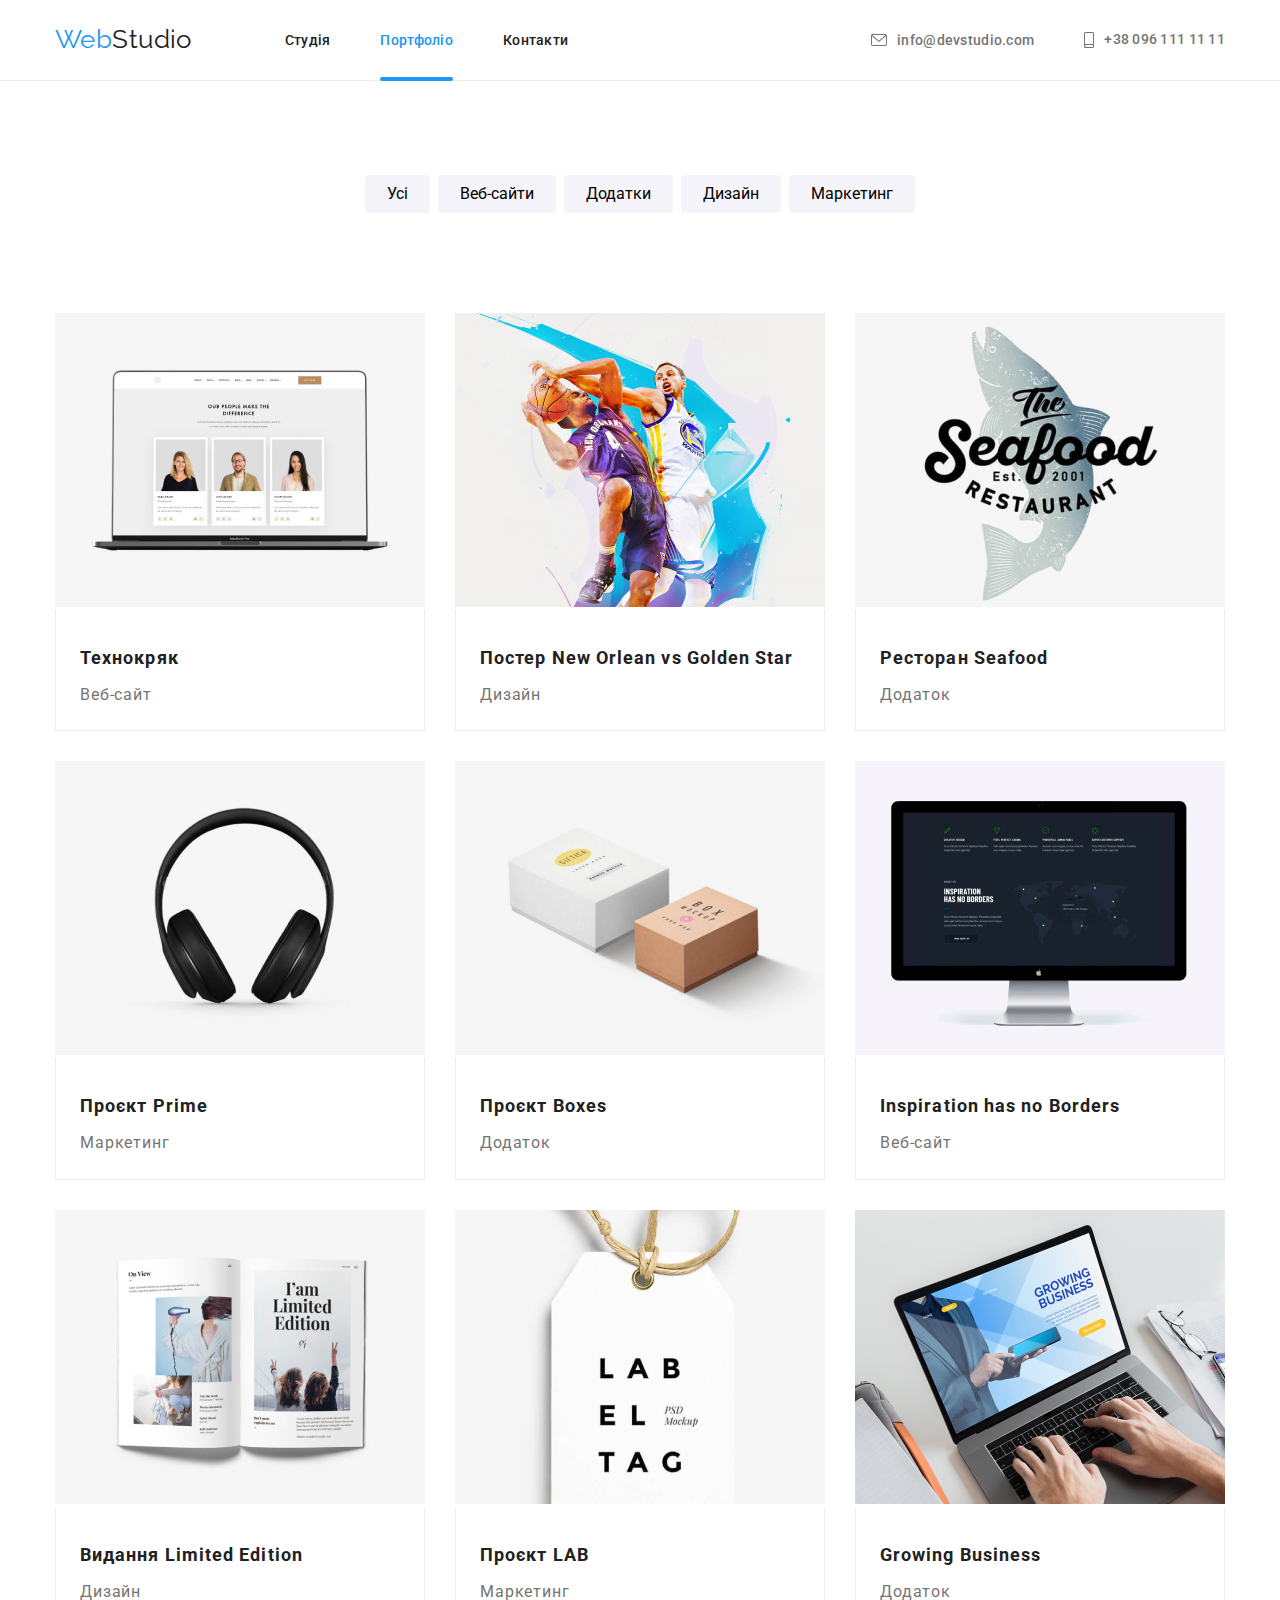
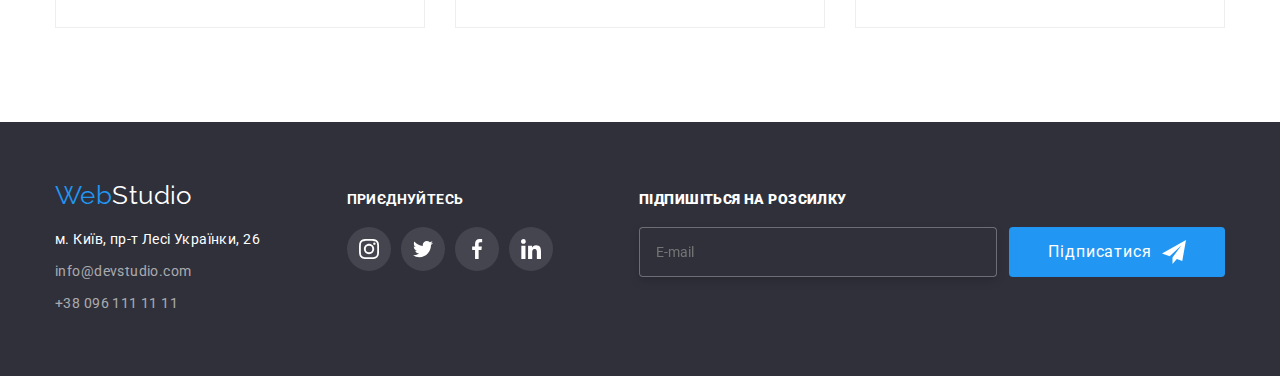
==== commit 266582d0: "add scss" ====
--- a/portfolio.html
+++ b/portfolio.html
@@ -48,7 +48,7 @@
     <!-- кнопки buttoms-->
     <section class="section section-products">
       <div class="container">
-        <ul class="list-buttoms">
+        <ul class="list-btn">
           <li class="list-btn"><button type="button">Усі</button></li>
           <li class="list-btn"><button type="button">Веб-сайти</button></li>
           <li class="list-btn"><button type="button">Додатки</button></li>
--- a/css/main.min.css
+++ b/css/main.min.css
@@ -1 +1 @@
-:root{--text: #212121;--background: #ffffff;--color-p: #757575;--color-but: #2196f3;--color-but: #2196f3;--active-but: #188ce8;--icon-color: #afb1b8;--bg-svg: #F5F4FA;--bg-color-90: rgba(33, 150, 243, 90%);--bg-backdrop: #0000001A;--timing-function: cubic-bezier(0.4, 0, 0.2, 1);--input-border: #21212133;--color-textarea: rgba(117, 117, 117, 0.5)}.visually-hidden{position:absolute;width:1px;height:1px;margin:-1px;border:0;padding:0;white-space:nowrap;-webkit-clip-path:inset(100%);clip-path:inset(100%);clip:rect(0 0 0 0);overflow:hidden}body{color:var(--text);background-color:var(--background);font-family:"roboto";letter-spacing:.03em;font-size:14px}.section{padding-top:94px;padding-bottom:94px}header{border-bottom:1px solid #ececec}p{color:var(--color-p)}a{text-decoration:none}h1,h2,h3,h4,h5,h6,p{margin:0}ul{list-style-type:none;margin:0;padding:0}.container{width:1200px;margin:0 auto;padding:0 15px 0 15px}.footer{background-color:#2f303a;color:var(--background);padding-top:60px;padding-bottom:60px}.footer h2{font-weight:700;font-style:normal;font-size:14px;line-height:16px;letter-spacing:.03em;text-transform:uppercase;margin-bottom:20px}footer [href="./index.html"]{display:block;color:var(--background);font-size:26px;line-height:1;font-family:"raleway";margin-bottom:20px}footer [href="mailto:info@devstudio.com"],[href="tel:+380961111111"]{font-style:normal;line-height:1.7;color:rgba(255,255,255,.6);-webkit-transition-timing-function:var(--timing-function);transition-timing-function:var(--timing-function);-webkit-transition-duration:250ms;transition-duration:250ms;-webkit-transition-property:color;transition-property:color}footer [href="https://goo.gl/maps/d5CcS2hFM6yTFQRFA"]{font-style:normal;line-height:1.7;color:var(--background)}.footer-link{display:-webkit-box;display:-ms-flexbox;display:flex;fill:var(--background);width:44px;height:44px;border-radius:50%;-webkit-box-align:center;-ms-flex-align:center;align-items:center;-webkit-box-pack:center;-ms-flex-pack:center;justify-content:center;background-color:rgba(255,255,255,.1);-webkit-transition-property:background-color;transition-property:background-color;-webkit-transition-duration:250ms;transition-duration:250ms;-webkit-transition-timing-function:var(--timing-function);transition-timing-function:var(--timing-function)}ul .footer-link:hover,ul .footer-link:focus{fill:var(--background);background-color:var(--color-but)}.social-footer{display:-webkit-box;display:-ms-flexbox;display:flex;gap:10px}.footer-container{display:-webkit-box;display:-ms-flexbox;display:flex;-webkit-box-align:baseline;-ms-flex-align:baseline;align-items:baseline;-webkit-box-pack:justify;-ms-flex-pack:justify;justify-content:space-between}.socaial-footer{display:-webkit-box;display:-ms-flexbox;display:flex;gap:70px}.footer-email{display:inline-block;font-weight:700;font-style:normal;font-size:14px;line-height:16px;letter-spacing:.03em;text-transform:uppercase;margin-bottom:20px}.footer-label{cursor:pointer;outline:rgba(0,0,0,0);width:358px;height:50px;padding-left:16px;background-color:#2f303a;color:var(--background);border:1px solid rgba(255,255,255,.3);-webkit-filter:drop-shadow(0px 4px 4px rgba(0, 0, 0, 0.15));filter:drop-shadow(0px 4px 4px rgba(0, 0, 0, 0.15));border-radius:4px;-webkit-transition:border-color 250ms var(--timing-function);transition:border-color 250ms var(--timing-function)}.footer-label:focus{border:1px solid var(--color-but)}.header-container{display:-webkit-box;display:-ms-flexbox;display:flex;-webkit-box-align:center;-ms-flex-align:center;align-items:center}.header-nav-link{display:block;padding-top:28px;padding-bottom:28px}.hero{background-color:#2f303a;padding:200px 0;background-image:-webkit-gradient(linear, left top, right top, from(rgba(47, 48, 58, 0.4)), to(rgba(47, 48, 58, 0.4))),url(../images/bg-img.jpg);background-image:linear-gradient(to right, rgba(47, 48, 58, 0.4) 0%, rgba(47, 48, 58, 0.4) 100%),url(../images/bg-img.jpg);background-repeat:no-repeat;background-position:center;background-size:cover;max-width:1600px;margin:0 auto}.hero-cap{color:var(--background);font-weight:900;font-size:44px;line-height:1.4;text-align:center;letter-spacing:.06em;text-transform:uppercase;margin-bottom:40px;width:696px;margin-left:auto;margin-right:auto}.skill__list{display:-webkit-box;display:-ms-flexbox;display:flex;gap:30px}.skill h2{left:617px;font-size:36px;line-height:1.2;text-align:center}.skill__item{width:270px;display:inline-block;gap:10px}.skill__name{line-height:1.1;font-size:14px;margin-bottom:10px}.skill__description{line-height:1.7}.skill-item{display:-webkit-box;display:-ms-flexbox;display:flex;gap:30px}.skill__svg{background-color:var(--bg-svg)}.skill__icon{display:-webkit-box;display:-ms-flexbox;display:flex;background-color:var(--bg-svg);height:120px;-webkit-box-align:center;-ms-flex-align:center;align-items:center;-webkit-box-pack:center;-ms-flex-pack:center;justify-content:center;border-radius:4px;margin-bottom:30px}.work{padding-top:0}.work__list{display:-webkit-box;display:-ms-flexbox;display:flex;gap:30px}.work__title{font-size:36px;line-height:1.2;text-align:center;color:var(--text);margin-bottom:50px}.work__section{width:1200px;margin:0 auto;padding:0 15px 0 15px}.work__item{-webkit-box-pack:center;-ms-flex-pack:center;justify-content:center;position:relative}.work__name{display:-webkit-box;display:-ms-flexbox;display:flex;-webkit-box-align:center;-ms-flex-align:center;align-items:center;-webkit-box-pack:center;-ms-flex-pack:center;justify-content:center;position:absolute;bottom:0;right:0;color:var(--background);background-color:rgba(47,48,58,.8);width:100%;height:70px;text-transform:uppercase}.work__img{display:block;max-width:100%;height:auto}.team{background-color:#f5f4fa}.team__social{display:-webkit-box;display:-ms-flexbox;display:flex;gap:10px;-webkit-box-pack:center;-ms-flex-pack:center;justify-content:center;padding-bottom:30px}.team__list{display:-webkit-box;display:-ms-flexbox;display:flex;gap:30px}.team__name{font-size:16px;line-height:1.2;text-align:center;padding-top:30px;margin-bottom:10px}.team__profession{font-size:16px;line-height:1.9;text-align:center;margin-bottom:16px}.team__img{display:block;max-width:100%;height:auto}.team__link{display:-webkit-box;display:-ms-flexbox;display:flex;fill:var(--icon-color);width:44px;height:44px;border-radius:50%;-webkit-box-align:center;-ms-flex-align:center;align-items:center;-webkit-box-pack:center;-ms-flex-pack:center;justify-content:center;background-color:rgba(255,255,255,.1);-webkit-transition-property:fill,background-color;transition-property:fill,background-color;-webkit-transition-duration:250ms;transition-duration:250ms;-webkit-transition-timing-function:var(--timing-function);transition-timing-function:var(--timing-function)}.team__link:hover,.team__link:focus{fill:var(--background);background-color:var(--color-but)}.team__title{font-size:36px;line-height:1.2;text-align:center;color:var(--text);margin-bottom:50px}.clients-item{display:-webkit-box;display:-ms-flexbox;display:flex;-webkit-box-pack:center;-ms-flex-pack:center;justify-content:center;gap:30px}.clients-list{width:170px;height:90px}.clients__title{font-size:36px;line-height:1.2;text-align:center;color:var(--text);margin-bottom:50px}.clients-link{display:-webkit-box;display:-ms-flexbox;display:flex;border:1px solid #afb1b8;border-radius:4px;-webkit-box-align:center;-ms-flex-align:center;align-items:center;-webkit-box-pack:center;-ms-flex-pack:center;justify-content:center;width:100%;height:100%;color:var(--icon-color);-webkit-transition-duration:250ms;transition-duration:250ms;-webkit-transition-property:border;transition-property:border;-webkit-transition-timing-function:var(--timing-function);transition-timing-function:var(--timing-function)}.clients-link:hover,.clients-link:focus{border-color:var(--color-but)}ul .clients-link:hover .clients-icon,ul .clients-link:focus .clients-icon{fill:var(--color-but)}.clients-icon{fill:currentColor;-webkit-transition-property:fill;transition-property:fill;-webkit-transition-duration:250ms;transition-duration:250ms;-webkit-transition-timing-function:var(--timing-function);transition-timing-function:var(--timing-function)}.products{padding-top:0;display:-webkit-box;display:-ms-flexbox;display:flex;-webkit-box-align:center;-ms-flex-align:center;align-items:center;-webkit-box-pack:center;-ms-flex-pack:center;justify-content:center;-ms-flex-wrap:wrap;flex-wrap:wrap;gap:30px}.products h2{font-size:18px;line-height:2;text-align:left;margin:0 0px 4px 24px;letter-spacing:.06em;color:var(--text)}.products .list-products:hover,.products .list-products:focus{-webkit-box-shadow:0px 1px 1px rgba(0,0,0,.1215686275),0px 4px 4px rgba(0,0,0,.0588235294),1px 4px 6px rgba(0,0,0,.1607843137);box-shadow:0px 1px 1px rgba(0,0,0,.1215686275),0px 4px 4px rgba(0,0,0,.0588235294),1px 4px 6px rgba(0,0,0,.1607843137)}.products li{width:370px;letter-spacing:.06em}.list-products{display:inline-block;-webkit-transition-property:-webkit-box-shadow;transition-property:-webkit-box-shadow;transition-property:box-shadow;transition-property:box-shadow, -webkit-box-shadow;-webkit-transition-duration:250ms;transition-duration:250ms;-webkit-transition-timing-function:var(--timing-function);transition-timing-function:var(--timing-function)}.section .list-products:hover{-webkit-box-shadow:0px 1px 1px rgba(0,0,0,.1215686275),0px 4px 4px rgba(0,0,0,.0588235294),1px 4px 6px rgba(0,0,0,.1607843137);box-shadow:0px 1px 1px rgba(0,0,0,.1215686275),0px 4px 4px rgba(0,0,0,.0588235294),1px 4px 6px rgba(0,0,0,.1607843137)}/*# sourceMappingURL=main.min.css.map */+:root{--text: #212121;--background: #ffffff;--color-p: #757575;--color-but: #2196f3;--color-but: #2196f3;--active-but: #188ce8;--icon-color: #afb1b8;--bg-svg: #F5F4FA;--bg-color-90: rgba(33, 150, 243, 90%);--bg-backdrop: #0000001A;--timing-function: cubic-bezier(0.4, 0, 0.2, 1);--input-border: #21212133;--color-textarea: rgba(117, 117, 117, 0.5)}.visually-hidden{position:absolute;width:1px;height:1px;margin:-1px;border:0;padding:0;white-space:nowrap;-webkit-clip-path:inset(100%);clip-path:inset(100%);clip:rect(0 0 0 0);overflow:hidden}body{color:var(--text);background-color:var(--background);font-family:"roboto";letter-spacing:.03em;font-size:14px}.section{padding-top:94px;padding-bottom:94px}header{border-bottom:1px solid #ececec}p{color:var(--color-p)}a{text-decoration:none}h1,h2,h3,h4,h5,h6,p{margin:0}ul{list-style-type:none;margin:0;padding:0}.container{width:1200px;margin:0 auto;padding:0 15px 0 15px}.footer{background-color:#2f303a;color:var(--background);padding-top:60px;padding-bottom:60px}.footer h2{font-weight:700;font-style:normal;font-size:14px;line-height:16px;letter-spacing:.03em;text-transform:uppercase;margin-bottom:20px}footer [href="./index.html"]{display:block;color:var(--background);font-size:26px;line-height:1;font-family:"raleway";margin-bottom:20px}footer [href="mailto:info@devstudio.com"],[href="tel:+380961111111"]{font-style:normal;line-height:1.7;color:rgba(255,255,255,.6);-webkit-transition-timing-function:var(--timing-function);transition-timing-function:var(--timing-function);-webkit-transition-duration:250ms;transition-duration:250ms;-webkit-transition-property:color;transition-property:color}footer [href="https://goo.gl/maps/d5CcS2hFM6yTFQRFA"]{font-style:normal;line-height:1.7;color:var(--background)}.footer-link{display:-webkit-box;display:-ms-flexbox;display:flex;fill:var(--background);width:44px;height:44px;border-radius:50%;-webkit-box-align:center;-ms-flex-align:center;align-items:center;-webkit-box-pack:center;-ms-flex-pack:center;justify-content:center;background-color:rgba(255,255,255,.1);-webkit-transition-property:background-color;transition-property:background-color;-webkit-transition-duration:250ms;transition-duration:250ms;-webkit-transition-timing-function:var(--timing-function);transition-timing-function:var(--timing-function)}ul .footer-link:hover,ul .footer-link:focus{fill:var(--background);background-color:var(--color-but)}.social-footer{display:-webkit-box;display:-ms-flexbox;display:flex;gap:10px}.footer-container{display:-webkit-box;display:-ms-flexbox;display:flex;-webkit-box-align:baseline;-ms-flex-align:baseline;align-items:baseline;-webkit-box-pack:justify;-ms-flex-pack:justify;justify-content:space-between}.socaial-footer{display:-webkit-box;display:-ms-flexbox;display:flex;gap:70px}.footer-email{display:inline-block;font-weight:700;font-style:normal;font-size:14px;line-height:16px;letter-spacing:.03em;text-transform:uppercase;margin-bottom:20px}.footer-label{cursor:pointer;outline:rgba(0,0,0,0);width:358px;height:50px;padding-left:16px;background-color:#2f303a;color:var(--background);border:1px solid rgba(255,255,255,.3);-webkit-filter:drop-shadow(0px 4px 4px rgba(0, 0, 0, 0.15));filter:drop-shadow(0px 4px 4px rgba(0, 0, 0, 0.15));border-radius:4px;-webkit-transition:border-color 250ms var(--timing-function);transition:border-color 250ms var(--timing-function)}.footer-label:focus{border:1px solid var(--color-but)}.header-container{display:-webkit-box;display:-ms-flexbox;display:flex;-webkit-box-align:center;-ms-flex-align:center;align-items:center}.header-nav-link{display:block;padding-top:28px;padding-bottom:28px}.hero{background-color:#2f303a;padding:200px 0;background-image:-webkit-gradient(linear, left top, right top, from(rgba(47, 48, 58, 0.4)), to(rgba(47, 48, 58, 0.4))),url(../images/bg-img.jpg);background-image:linear-gradient(to right, rgba(47, 48, 58, 0.4) 0%, rgba(47, 48, 58, 0.4) 100%),url(../images/bg-img.jpg);background-repeat:no-repeat;background-position:center;background-size:cover;max-width:1600px;margin:0 auto}.hero-cap{color:var(--background);font-weight:900;font-size:44px;line-height:1.4;text-align:center;letter-spacing:.06em;text-transform:uppercase;margin-bottom:40px;width:696px;margin-left:auto;margin-right:auto}.skill__list{display:-webkit-box;display:-ms-flexbox;display:flex;gap:30px}.skill h2{left:617px;font-size:36px;line-height:1.2;text-align:center}.skill__item{width:270px;display:inline-block;gap:10px}.skill__name{line-height:1.1;font-size:14px;margin-bottom:10px}.skill__description{line-height:1.7}.skill-item{display:-webkit-box;display:-ms-flexbox;display:flex;gap:30px}.skill__svg{background-color:var(--bg-svg)}.skill__icon{display:-webkit-box;display:-ms-flexbox;display:flex;background-color:var(--bg-svg);height:120px;-webkit-box-align:center;-ms-flex-align:center;align-items:center;-webkit-box-pack:center;-ms-flex-pack:center;justify-content:center;border-radius:4px;margin-bottom:30px}.work{padding-top:0}.work__list{display:-webkit-box;display:-ms-flexbox;display:flex;gap:30px}.work__title{font-size:36px;line-height:1.2;text-align:center;color:var(--text);margin-bottom:50px}.work__section{width:1200px;margin:0 auto;padding:0 15px 0 15px}.work__item{-webkit-box-pack:center;-ms-flex-pack:center;justify-content:center;position:relative}.work__name{display:-webkit-box;display:-ms-flexbox;display:flex;-webkit-box-align:center;-ms-flex-align:center;align-items:center;-webkit-box-pack:center;-ms-flex-pack:center;justify-content:center;position:absolute;bottom:0;right:0;color:var(--background);background-color:rgba(47,48,58,.8);width:100%;height:70px;text-transform:uppercase}.work__img{display:block;max-width:100%;height:auto}.team{background-color:#f5f4fa}.team__social{display:-webkit-box;display:-ms-flexbox;display:flex;gap:10px;-webkit-box-pack:center;-ms-flex-pack:center;justify-content:center;padding-bottom:30px}.team__list{display:-webkit-box;display:-ms-flexbox;display:flex;gap:30px}.team__name{font-size:16px;line-height:1.2;text-align:center;padding-top:30px;margin-bottom:10px}.team__profession{font-size:16px;line-height:1.9;text-align:center;margin-bottom:16px}.team__img{display:block;max-width:100%;height:auto}.team__link{display:-webkit-box;display:-ms-flexbox;display:flex;fill:var(--icon-color);width:44px;height:44px;border-radius:50%;-webkit-box-align:center;-ms-flex-align:center;align-items:center;-webkit-box-pack:center;-ms-flex-pack:center;justify-content:center;background-color:rgba(255,255,255,.1);-webkit-transition-property:fill,background-color;transition-property:fill,background-color;-webkit-transition-duration:250ms;transition-duration:250ms;-webkit-transition-timing-function:var(--timing-function);transition-timing-function:var(--timing-function)}.team__link:hover,.team__link:focus{fill:var(--background);background-color:var(--color-but)}.team__title{font-size:36px;line-height:1.2;text-align:center;color:var(--text);margin-bottom:50px}.clients-item{display:-webkit-box;display:-ms-flexbox;display:flex;-webkit-box-pack:center;-ms-flex-pack:center;justify-content:center;gap:30px}.clients-list{width:170px;height:90px}.clients__title{font-size:36px;line-height:1.2;text-align:center;color:var(--text);margin-bottom:50px}.clients-link{display:-webkit-box;display:-ms-flexbox;display:flex;border:1px solid #afb1b8;border-radius:4px;-webkit-box-align:center;-ms-flex-align:center;align-items:center;-webkit-box-pack:center;-ms-flex-pack:center;justify-content:center;width:100%;height:100%;color:var(--icon-color);-webkit-transition-duration:250ms;transition-duration:250ms;-webkit-transition-property:border;transition-property:border;-webkit-transition-timing-function:var(--timing-function);transition-timing-function:var(--timing-function)}.clients-link:hover,.clients-link:focus{border-color:var(--color-but)}.products{padding-top:0;display:-webkit-box;display:-ms-flexbox;display:flex;-webkit-box-align:center;-ms-flex-align:center;align-items:center;-webkit-box-pack:center;-ms-flex-pack:center;justify-content:center;-ms-flex-wrap:wrap;flex-wrap:wrap;gap:30px}.products h2{font-size:18px;line-height:2;text-align:left;margin:0 0px 4px 24px;letter-spacing:.06em;color:var(--text)}.products .list-products:hover,.products .list-products:focus{-webkit-box-shadow:0px 1px 1px rgba(0,0,0,.1215686275),0px 4px 4px rgba(0,0,0,.0588235294),1px 4px 6px rgba(0,0,0,.1607843137);box-shadow:0px 1px 1px rgba(0,0,0,.1215686275),0px 4px 4px rgba(0,0,0,.0588235294),1px 4px 6px rgba(0,0,0,.1607843137)}.products li{width:370px;letter-spacing:.06em}.list-products{display:inline-block;-webkit-transition-property:-webkit-box-shadow;transition-property:-webkit-box-shadow;transition-property:box-shadow;transition-property:box-shadow, -webkit-box-shadow;-webkit-transition-duration:250ms;transition-duration:250ms;-webkit-transition-timing-function:var(--timing-function);transition-timing-function:var(--timing-function)}.section .list-products:hover{-webkit-box-shadow:0px 1px 1px rgba(0,0,0,.1215686275),0px 4px 4px rgba(0,0,0,.0588235294),1px 4px 6px rgba(0,0,0,.1607843137);box-shadow:0px 1px 1px rgba(0,0,0,.1215686275),0px 4px 4px rgba(0,0,0,.0588235294),1px 4px 6px rgba(0,0,0,.1607843137)}.btn-cap{color:var(--background);font-size:16px;width:216px;height:50px;background-color:var(--color-but);border-radius:4px;border:0;letter-spacing:.06em;margin:0 auto;display:block;cursor:pointer}.btn-cap:active{background-color:var(--active-but)}.btn-close{-webkit-transition-duration:250ms;transition-duration:250ms;-webkit-transition-timing-function:var(--timing-function);transition-timing-function:var(--timing-function);-webkit-transition-property:fill;transition-property:fill}.btn-close:hover,.btn-close:focus{fill:var(--color-but)}.modal-btn{color:var(--background);font-size:16px;width:216px;height:50px;background-color:var(--color-but);border-radius:4px;border:0;letter-spacing:.06em;margin:0 auto;display:-webkit-box;display:-ms-flexbox;display:flex;-webkit-box-align:center;-ms-flex-align:center;align-items:center;-webkit-box-pack:center;-ms-flex-pack:center;justify-content:center;cursor:pointer}.list-btn{display:-webkit-box;display:-ms-flexbox;display:flex;-webkit-box-pack:center;-ms-flex-pack:center;justify-content:center;gap:8px;margin-bottom:50px}.list-btn [type=button]{height:38px;background-color:#f5f4fa;border-radius:4px;border:0;font-size:16px;padding:6px 22px;cursor:pointer;-webkit-transition-property:color,background-color,-webkit-box-shadow;transition-property:color,background-color,-webkit-box-shadow;transition-property:color,background-color,box-shadow;transition-property:color,background-color,box-shadow,-webkit-box-shadow;-webkit-transition-duration:250ms;transition-duration:250ms;-webkit-transition-timing-function:var(--timing-function);transition-timing-function:var(--timing-function)}.list-btn [type=button]:hover,.list-btn [type=button]:focus{background-color:var(--active-but);color:var(--background);-webkit-box-shadow:0px 3px 1px rgba(0,0,0,.1019607843),0px 1px 2px rgba(0,0,0,.0784313725),0px 2px 2px rgba(0,0,0,.1215686275);box-shadow:0px 3px 1px rgba(0,0,0,.1019607843),0px 1px 2px rgba(0,0,0,.0784313725),0px 2px 2px rgba(0,0,0,.1215686275)}.tg-btn{color:var(--background);font-size:16px;width:216px;height:50px;background-color:var(--color-but);border-radius:4px;border:0;letter-spacing:.06em;margin:0 auto;display:-webkit-box;display:-ms-flexbox;display:flex;-webkit-box-align:center;-ms-flex-align:center;align-items:center;-webkit-box-pack:center;-ms-flex-pack:center;justify-content:center;cursor:pointer;gap:10px}.icon-contacts{display:-webkit-box;display:-ms-flexbox;display:flex;-webkit-box-align:center;-ms-flex-align:center;align-items:center;gap:10px;fill:var(--color-p);-webkit-transition-property:color;transition-property:color;-webkit-transition-duration:250ms;transition-duration:250ms;-webkit-transition-timing-function:var(--timing-function);transition-timing-function:var(--timing-function)}.icon-contacts:hover .icon-tap,.icon-contacts:focus .icon-tap{fill:var(--color-but)}.icon-tap{-webkit-transition-property:color;transition-property:color;-webkit-transition-duration:250ms;transition-duration:250ms;-webkit-transition-timing-function:var(--timing-function);transition-timing-function:var(--timing-function)}.icon-tap:hover,.icon-tap:focus{fill:var(--color-but)}.icon-unchecked{opacity:1}.icon-unchecked:focus,.icon-checked:focus{fill:var(--color-but)}.icon-checked{opacity:0;-webkit-transition:opacity 250ms var(--timing-function);transition:opacity 250ms var(--timing-function);fill:var(--color-but)}.aggre-licence:checked+.icon-licence .icon-checked{background-color:var(--active-but);opacity:1}.aggre-licence:checked+.icon-licence .icon-unchecked{fill:var(--active-but)}.icon-licence:checked .icon-unchecked{background-color:var(--active-but)}.icon-licence:focus{fill:var(--active-but)}.clients-icon{fill:currentColor;-webkit-transition-property:fill;transition-property:fill;-webkit-transition-duration:250ms;transition-duration:250ms;-webkit-transition-timing-function:var(--timing-function);transition-timing-function:var(--timing-function)}ul .clients-link:hover .clients-icon,ul .clients-link:focus .clients-icon{fill:var(--color-but)}.form-icon{position:absolute;bottom:11px;left:14px;-webkit-transition:fill 250ms var(--timing-function);transition:fill 250ms var(--timing-function)}.form-icon:focus,.form-icon:hover{border-color:var(--input-border)}.input:focus+.form-icon{fill:var(--color-but)}/*# sourceMappingURL=main.min.css.map */--- a/css/styles.css
+++ b/css/styles.css
@@ -243,7 +243,7 @@
   font-weight: 500;
 }
 
-.icon-contacts {
+/* .icon-contacts {
   display: flex;
   align-items: center;
   gap: 10px;
@@ -264,14 +264,14 @@
 .icon-tap:hover,
 .icon-tap:focus {
   fill: var(--color-but);
-}
-
-.list-buttoms {
+} */
+
+/* .list-buttoms {
   display: flex;
   justify-content: center;
   gap: 8px;
   margin-bottom: 50px;
-}
+} */
 [href="/"] {
   color: var(--text);
   font-size: 26px;
@@ -303,7 +303,7 @@
   margin-right: auto;
 } */
 
-.buttom-cap {
+/* .buttom-cap {
   color: var(--background);
   font-size: 16px;
   width: 216px;
@@ -318,7 +318,7 @@
 }
 .buttom-cap:active {
   background-color: var(--active-but);
-}
+} */
 /* .skill__list {
   display: flex;
   gap: 30px;
@@ -466,7 +466,7 @@
   background-color: var(--color-but);
 } */
 
-.list-buttoms [type="button"] {
+/* .list-buttoms [type="button"] {
   height: 38px;
   background-color: #f5f4fa;
   border-radius: 4px;
@@ -483,7 +483,7 @@
   background-color: var(--active-but);
   color: var(--background);
   box-shadow: 0px 3px 1px #0000001a, 0px 1px 2px #00000014, 0px 2px 2px #0000001f;
-}
+} */
 
 .border {
   border-right-color: rgb(238, 238, 238);
@@ -644,7 +644,7 @@
   justify-content: center;
   position: relative;
 }
-.tg-btn{
+/* .tg-btn{
   color: var(--background);
   font-size: 16px;
   width: 216px;
@@ -659,7 +659,7 @@
   justify-content: center;
   cursor: pointer;
   gap: 10px;
-}
+} */
 textarea{
   display: block;
   resize: none;
@@ -701,9 +701,9 @@
   transition: border-color 250ms  var(--timing-function);
 }
 
-.input:focus + .form-icon{
+/* .input:focus + .form-icon{
 fill: var(--color-but);
-}
+} */
 
 .input:focus{
 border: 1px solid var(--color-but);
@@ -725,7 +725,7 @@
   line-height: calc(23 /20);
   margin-bottom: 12px;
 }
-
+/* 
 .modal-btn{
   margin-top: 30px;
   color: var(--background);
@@ -751,7 +751,7 @@
 .btn-close:hover,
 .btn-close:focus {
   fill: var(--color-but);
-}
+} */
 .comment{
   margin-bottom: 20px;
 }
@@ -768,31 +768,31 @@
   text-decoration: underline;
   color: var(--color-but);
 }
-.form-icon{
+/* .form-icon{
  position: absolute;
  bottom: 11px;
  left: 14px;
  transition: fill 250ms var(--timing-function);
-}
+} */
 .stoke{
   position: relative;
   margin-bottom: 10px;
 }
 
-.icon-unchecked{
+/* .icon-unchecked{
 opacity: 1;
-}
-
-.icon-checked{ 
+} */
+
+/* .icon-checked{ 
   opacity: 0;
   transition: opacity 250ms var(--timing-function);
 fill: var(--color-but);
-}
-.aggre-licence:checked + 
+} */
+/* .aggre-licence:checked + 
  .icon-licence .icon-checked  {
   background-color: var(--active-but);
   opacity:  1 ;
-}
+} */
 .icon-unchecked:focus,
 .icon-checked:focus {
   fill: var(--color-but);
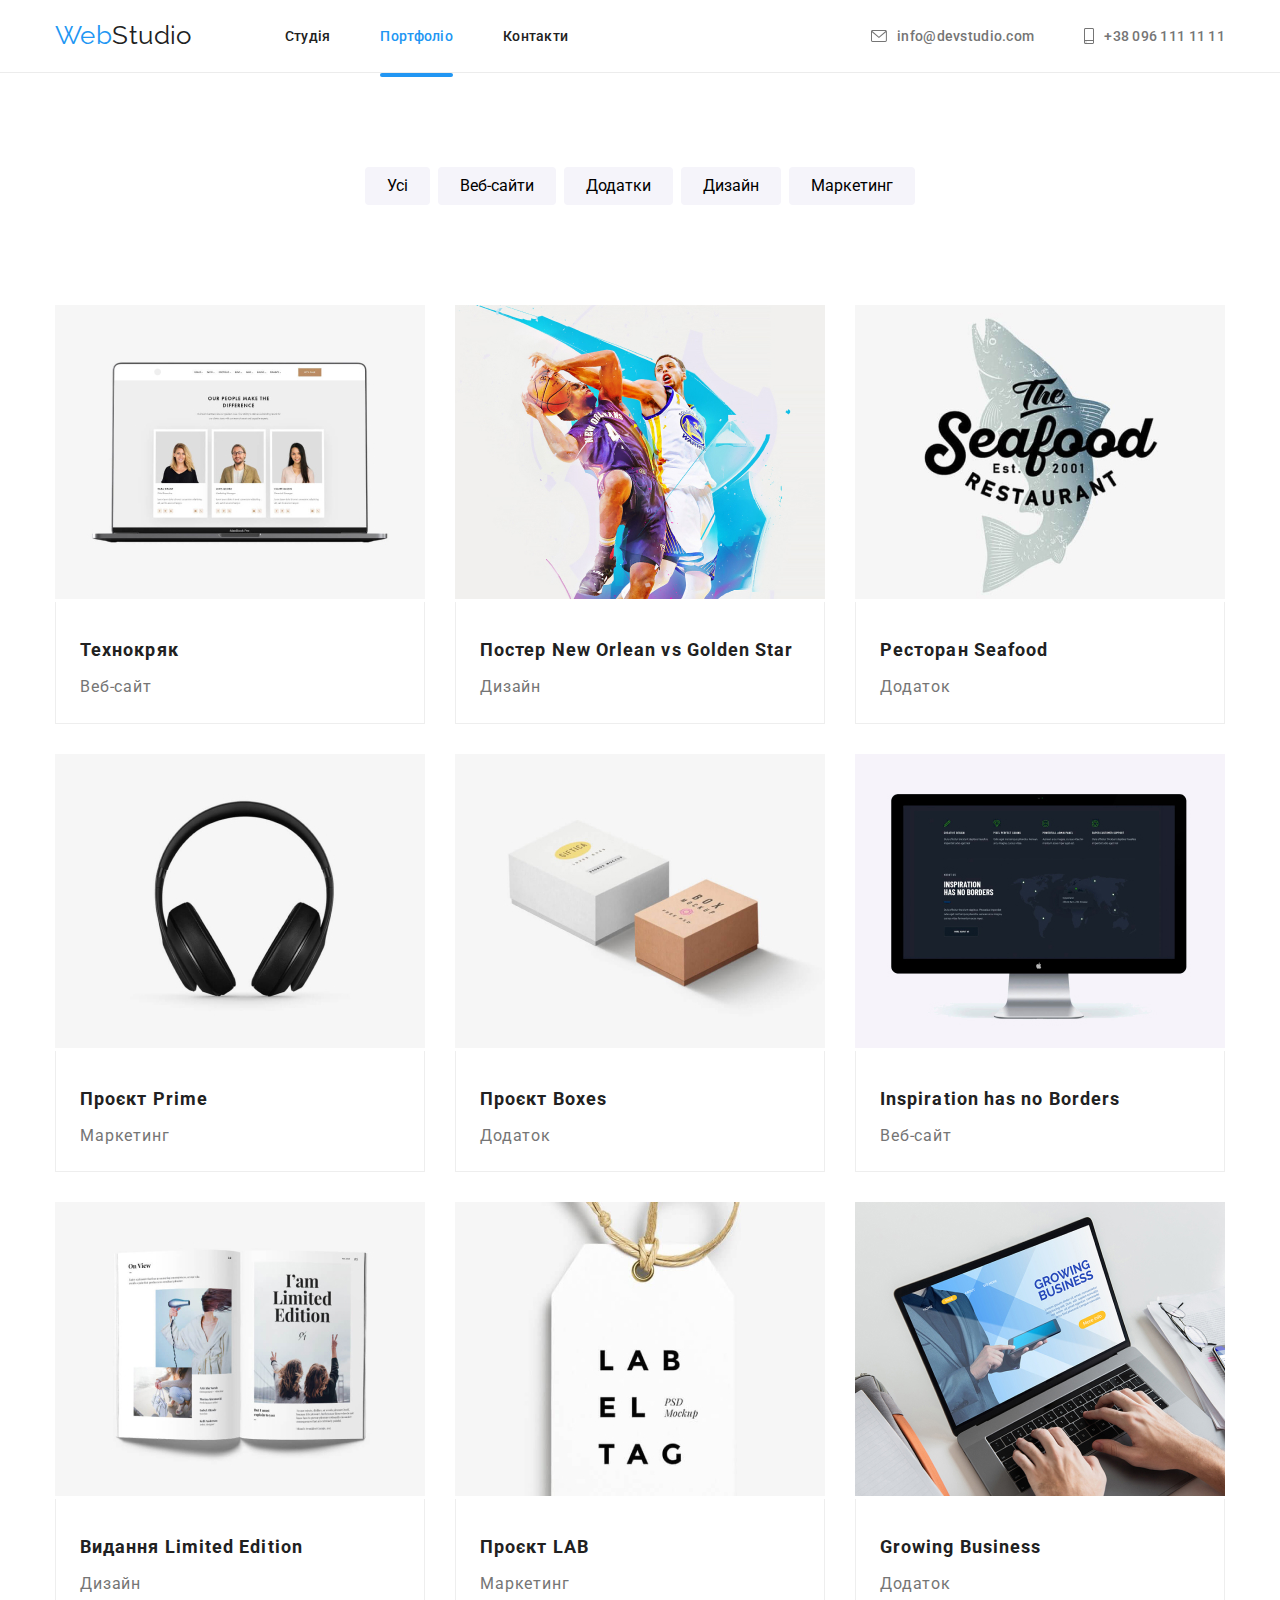
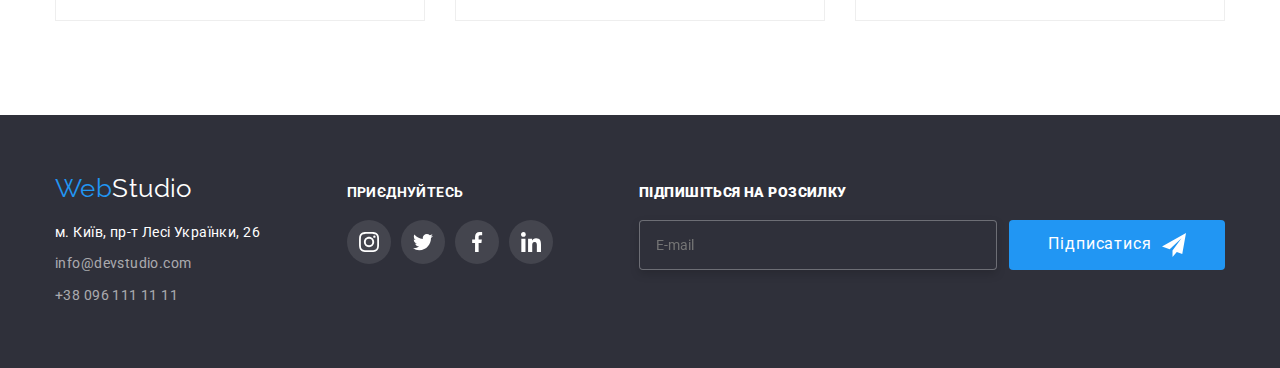
==== commit 982d43f2: "add sass" ====
--- a/portfolio.html
+++ b/portfolio.html
@@ -63,7 +63,7 @@
           <div class="team-thumb ">
             <img src="./images/work/img-0.jpg" alt="зображення команди" width="370" height="294" />
             <div class="overlay">
-              <p class="overlay-desc">
+              <p class="overlay__desc">
                 Ресурс пропонує комплексні пропозиції з  різним рівнем функціоналу та сервісів. Все це дозволить відвідувачу отримати
                 вичерпні відомості про компанію чи приватну особу.
               </p>
@@ -80,7 +80,7 @@
             <div class="team-thumb ">
               <img src="./images/work/img-1.jpg" alt="зображення команди" width="370" height="294" />
               <div class="overlay">
-                <p class="overlay-desc">
+                <p class="overlay__desc">
                   Ресурс пропонує комплексні пропозиції з різним рівнем функціоналу та сервісів. Все це дозволить відвідувачу
                   отримати
                   вичерпні відомості про компанію чи приватну особу.
@@ -98,7 +98,7 @@
             <div class="team-thumb ">
               <img src="./images/work/img-2.jpg" alt="зображення команди" width="370" height="294" />
               <div class="overlay">
-                <p class="overlay-desc">
+                <p class="overlay__desc">
                   Ресурс пропонує комплексні пропозиції з різним рівнем функціоналу та сервісів. Все це дозволить відвідувачу
                   отримати
                   вичерпні відомості про компанію чи приватну особу.
@@ -116,7 +116,7 @@
             <div class="team-thumb ">
               <img src="./images/work/img-3.jpg" alt="зображення команди" width="370" height="294" />
               <div class="overlay">
-                <p class="overlay-desc">
+                <p class="overlay__desc">
                   Ресурс пропонує комплексні пропозиції з різним рівнем функціоналу та сервісів. Все це дозволить відвідувачу
                   отримати
                   вичерпні відомості про компанію чи приватну особу.
@@ -134,7 +134,7 @@
             <div class="team-thumb ">
               <img src="./images/work/img-4.jpg" alt="зображення команди" width="370" height="294" />
               <div class="overlay">
-                <p class="overlay-desc">
+                <p class="overlay__desc">
                   Ресурс пропонує комплексні пропозиції з різним рівнем функціоналу та сервісів. Все це дозволить відвідувачу
                   отримати
                   вичерпні відомості про компанію чи приватну особу.
@@ -152,7 +152,7 @@
             <div class="team-thumb ">
               <img src="./images/work/img-5.jpg" alt="зображення команди" width="370" height="294" />
               <div class="overlay">
-                <p class="overlay-desc">
+                <p class="overlay__desc">
                   Ресурс пропонує комплексні пропозиції з різним рівнем функціоналу та сервісів. Все це дозволить відвідувачу
                   отримати
                   вичерпні відомості про компанію чи приватну особу.
@@ -170,7 +170,7 @@
             <div class="team-thumb ">
               <img src="./images/work/img-6.jpg" alt="зображення команди" width="370" height="294" />
               <div class="overlay">
-                <p class="overlay-desc">
+                <p class="overlay__desc">
                   Ресурс пропонує комплексні пропозиції з різним рівнем функціоналу та сервісів. Все це дозволить відвідувачу
                   отримати
                   вичерпні відомості про компанію чи приватну особу.
@@ -188,7 +188,7 @@
             <div class="team-thumb ">
               <img src="./images/work/img-7.jpg" alt="зображення команди" width="370" height="294" />
               <div class="overlay">
-                <p class="overlay-desc">
+                <p class="overlay__desc">
                   Ресурс пропонує комплексні пропозиції з різним рівнем функціоналу та сервісів. Все це дозволить відвідувачу
                   отримати
                   вичерпні відомості про компанію чи приватну особу.
@@ -206,7 +206,7 @@
             <div class="team-thumb ">
               <img src="./images/work/img-8.jpg" alt="зображення команди" width="370" height="294" />
               <div class="overlay">
-                <p class="overlay-desc">
+                <p class="overlay__desc">
                   Ресурс пропонує комплексні пропозиції з різним рівнем функціоналу та сервісів. Все це дозволить відвідувачу
                   отримати
                   вичерпні відомості про компанію чи приватну особу.
--- a/css/main.min.css
+++ b/css/main.min.css
@@ -1 +1 @@
-:root{--text: #212121;--background: #ffffff;--color-p: #757575;--color-but: #2196f3;--color-but: #2196f3;--active-but: #188ce8;--icon-color: #afb1b8;--bg-svg: #F5F4FA;--bg-color-90: rgba(33, 150, 243, 90%);--bg-backdrop: #0000001A;--timing-function: cubic-bezier(0.4, 0, 0.2, 1);--input-border: #21212133;--color-textarea: rgba(117, 117, 117, 0.5)}.visually-hidden{position:absolute;width:1px;height:1px;margin:-1px;border:0;padding:0;white-space:nowrap;-webkit-clip-path:inset(100%);clip-path:inset(100%);clip:rect(0 0 0 0);overflow:hidden}body{color:var(--text);background-color:var(--background);font-family:"roboto";letter-spacing:.03em;font-size:14px}.section{padding-top:94px;padding-bottom:94px}header{border-bottom:1px solid #ececec}p{color:var(--color-p)}a{text-decoration:none}h1,h2,h3,h4,h5,h6,p{margin:0}ul{list-style-type:none;margin:0;padding:0}.container{width:1200px;margin:0 auto;padding:0 15px 0 15px}.footer{background-color:#2f303a;color:var(--background);padding-top:60px;padding-bottom:60px}.footer h2{font-weight:700;font-style:normal;font-size:14px;line-height:16px;letter-spacing:.03em;text-transform:uppercase;margin-bottom:20px}footer [href="./index.html"]{display:block;color:var(--background);font-size:26px;line-height:1;font-family:"raleway";margin-bottom:20px}footer [href="mailto:info@devstudio.com"],[href="tel:+380961111111"]{font-style:normal;line-height:1.7;color:rgba(255,255,255,.6);-webkit-transition-timing-function:var(--timing-function);transition-timing-function:var(--timing-function);-webkit-transition-duration:250ms;transition-duration:250ms;-webkit-transition-property:color;transition-property:color}footer [href="https://goo.gl/maps/d5CcS2hFM6yTFQRFA"]{font-style:normal;line-height:1.7;color:var(--background)}.footer-link{display:-webkit-box;display:-ms-flexbox;display:flex;fill:var(--background);width:44px;height:44px;border-radius:50%;-webkit-box-align:center;-ms-flex-align:center;align-items:center;-webkit-box-pack:center;-ms-flex-pack:center;justify-content:center;background-color:rgba(255,255,255,.1);-webkit-transition-property:background-color;transition-property:background-color;-webkit-transition-duration:250ms;transition-duration:250ms;-webkit-transition-timing-function:var(--timing-function);transition-timing-function:var(--timing-function)}ul .footer-link:hover,ul .footer-link:focus{fill:var(--background);background-color:var(--color-but)}.social-footer{display:-webkit-box;display:-ms-flexbox;display:flex;gap:10px}.footer-container{display:-webkit-box;display:-ms-flexbox;display:flex;-webkit-box-align:baseline;-ms-flex-align:baseline;align-items:baseline;-webkit-box-pack:justify;-ms-flex-pack:justify;justify-content:space-between}.socaial-footer{display:-webkit-box;display:-ms-flexbox;display:flex;gap:70px}.footer-email{display:inline-block;font-weight:700;font-style:normal;font-size:14px;line-height:16px;letter-spacing:.03em;text-transform:uppercase;margin-bottom:20px}.footer-label{cursor:pointer;outline:rgba(0,0,0,0);width:358px;height:50px;padding-left:16px;background-color:#2f303a;color:var(--background);border:1px solid rgba(255,255,255,.3);-webkit-filter:drop-shadow(0px 4px 4px rgba(0, 0, 0, 0.15));filter:drop-shadow(0px 4px 4px rgba(0, 0, 0, 0.15));border-radius:4px;-webkit-transition:border-color 250ms var(--timing-function);transition:border-color 250ms var(--timing-function)}.footer-label:focus{border:1px solid var(--color-but)}.header-container{display:-webkit-box;display:-ms-flexbox;display:flex;-webkit-box-align:center;-ms-flex-align:center;align-items:center}.header-nav-link{display:block;padding-top:28px;padding-bottom:28px}.hero{background-color:#2f303a;padding:200px 0;background-image:-webkit-gradient(linear, left top, right top, from(rgba(47, 48, 58, 0.4)), to(rgba(47, 48, 58, 0.4))),url(../images/bg-img.jpg);background-image:linear-gradient(to right, rgba(47, 48, 58, 0.4) 0%, rgba(47, 48, 58, 0.4) 100%),url(../images/bg-img.jpg);background-repeat:no-repeat;background-position:center;background-size:cover;max-width:1600px;margin:0 auto}.hero-cap{color:var(--background);font-weight:900;font-size:44px;line-height:1.4;text-align:center;letter-spacing:.06em;text-transform:uppercase;margin-bottom:40px;width:696px;margin-left:auto;margin-right:auto}.skill__list{display:-webkit-box;display:-ms-flexbox;display:flex;gap:30px}.skill h2{left:617px;font-size:36px;line-height:1.2;text-align:center}.skill__item{width:270px;display:inline-block;gap:10px}.skill__name{line-height:1.1;font-size:14px;margin-bottom:10px}.skill__description{line-height:1.7}.skill-item{display:-webkit-box;display:-ms-flexbox;display:flex;gap:30px}.skill__svg{background-color:var(--bg-svg)}.skill__icon{display:-webkit-box;display:-ms-flexbox;display:flex;background-color:var(--bg-svg);height:120px;-webkit-box-align:center;-ms-flex-align:center;align-items:center;-webkit-box-pack:center;-ms-flex-pack:center;justify-content:center;border-radius:4px;margin-bottom:30px}.work{padding-top:0}.work__list{display:-webkit-box;display:-ms-flexbox;display:flex;gap:30px}.work__title{font-size:36px;line-height:1.2;text-align:center;color:var(--text);margin-bottom:50px}.work__section{width:1200px;margin:0 auto;padding:0 15px 0 15px}.work__item{-webkit-box-pack:center;-ms-flex-pack:center;justify-content:center;position:relative}.work__name{display:-webkit-box;display:-ms-flexbox;display:flex;-webkit-box-align:center;-ms-flex-align:center;align-items:center;-webkit-box-pack:center;-ms-flex-pack:center;justify-content:center;position:absolute;bottom:0;right:0;color:var(--background);background-color:rgba(47,48,58,.8);width:100%;height:70px;text-transform:uppercase}.work__img{display:block;max-width:100%;height:auto}.team{background-color:#f5f4fa}.team__social{display:-webkit-box;display:-ms-flexbox;display:flex;gap:10px;-webkit-box-pack:center;-ms-flex-pack:center;justify-content:center;padding-bottom:30px}.team__list{display:-webkit-box;display:-ms-flexbox;display:flex;gap:30px}.team__name{font-size:16px;line-height:1.2;text-align:center;padding-top:30px;margin-bottom:10px}.team__profession{font-size:16px;line-height:1.9;text-align:center;margin-bottom:16px}.team__img{display:block;max-width:100%;height:auto}.team__link{display:-webkit-box;display:-ms-flexbox;display:flex;fill:var(--icon-color);width:44px;height:44px;border-radius:50%;-webkit-box-align:center;-ms-flex-align:center;align-items:center;-webkit-box-pack:center;-ms-flex-pack:center;justify-content:center;background-color:rgba(255,255,255,.1);-webkit-transition-property:fill,background-color;transition-property:fill,background-color;-webkit-transition-duration:250ms;transition-duration:250ms;-webkit-transition-timing-function:var(--timing-function);transition-timing-function:var(--timing-function)}.team__link:hover,.team__link:focus{fill:var(--background);background-color:var(--color-but)}.team__title{font-size:36px;line-height:1.2;text-align:center;color:var(--text);margin-bottom:50px}.clients-item{display:-webkit-box;display:-ms-flexbox;display:flex;-webkit-box-pack:center;-ms-flex-pack:center;justify-content:center;gap:30px}.clients-list{width:170px;height:90px}.clients__title{font-size:36px;line-height:1.2;text-align:center;color:var(--text);margin-bottom:50px}.clients-link{display:-webkit-box;display:-ms-flexbox;display:flex;border:1px solid #afb1b8;border-radius:4px;-webkit-box-align:center;-ms-flex-align:center;align-items:center;-webkit-box-pack:center;-ms-flex-pack:center;justify-content:center;width:100%;height:100%;color:var(--icon-color);-webkit-transition-duration:250ms;transition-duration:250ms;-webkit-transition-property:border;transition-property:border;-webkit-transition-timing-function:var(--timing-function);transition-timing-function:var(--timing-function)}.clients-link:hover,.clients-link:focus{border-color:var(--color-but)}.products{padding-top:0;display:-webkit-box;display:-ms-flexbox;display:flex;-webkit-box-align:center;-ms-flex-align:center;align-items:center;-webkit-box-pack:center;-ms-flex-pack:center;justify-content:center;-ms-flex-wrap:wrap;flex-wrap:wrap;gap:30px}.products h2{font-size:18px;line-height:2;text-align:left;margin:0 0px 4px 24px;letter-spacing:.06em;color:var(--text)}.products .list-products:hover,.products .list-products:focus{-webkit-box-shadow:0px 1px 1px rgba(0,0,0,.1215686275),0px 4px 4px rgba(0,0,0,.0588235294),1px 4px 6px rgba(0,0,0,.1607843137);box-shadow:0px 1px 1px rgba(0,0,0,.1215686275),0px 4px 4px rgba(0,0,0,.0588235294),1px 4px 6px rgba(0,0,0,.1607843137)}.products li{width:370px;letter-spacing:.06em}.list-products{display:inline-block;-webkit-transition-property:-webkit-box-shadow;transition-property:-webkit-box-shadow;transition-property:box-shadow;transition-property:box-shadow, -webkit-box-shadow;-webkit-transition-duration:250ms;transition-duration:250ms;-webkit-transition-timing-function:var(--timing-function);transition-timing-function:var(--timing-function)}.section .list-products:hover{-webkit-box-shadow:0px 1px 1px rgba(0,0,0,.1215686275),0px 4px 4px rgba(0,0,0,.0588235294),1px 4px 6px rgba(0,0,0,.1607843137);box-shadow:0px 1px 1px rgba(0,0,0,.1215686275),0px 4px 4px rgba(0,0,0,.0588235294),1px 4px 6px rgba(0,0,0,.1607843137)}.btn-cap{color:var(--background);font-size:16px;width:216px;height:50px;background-color:var(--color-but);border-radius:4px;border:0;letter-spacing:.06em;margin:0 auto;display:block;cursor:pointer}.btn-cap:active{background-color:var(--active-but)}.btn-close{-webkit-transition-duration:250ms;transition-duration:250ms;-webkit-transition-timing-function:var(--timing-function);transition-timing-function:var(--timing-function);-webkit-transition-property:fill;transition-property:fill}.btn-close:hover,.btn-close:focus{fill:var(--color-but)}.modal-btn{color:var(--background);font-size:16px;width:216px;height:50px;background-color:var(--color-but);border-radius:4px;border:0;letter-spacing:.06em;margin:0 auto;display:-webkit-box;display:-ms-flexbox;display:flex;-webkit-box-align:center;-ms-flex-align:center;align-items:center;-webkit-box-pack:center;-ms-flex-pack:center;justify-content:center;cursor:pointer}.list-btn{display:-webkit-box;display:-ms-flexbox;display:flex;-webkit-box-pack:center;-ms-flex-pack:center;justify-content:center;gap:8px;margin-bottom:50px}.list-btn [type=button]{height:38px;background-color:#f5f4fa;border-radius:4px;border:0;font-size:16px;padding:6px 22px;cursor:pointer;-webkit-transition-property:color,background-color,-webkit-box-shadow;transition-property:color,background-color,-webkit-box-shadow;transition-property:color,background-color,box-shadow;transition-property:color,background-color,box-shadow,-webkit-box-shadow;-webkit-transition-duration:250ms;transition-duration:250ms;-webkit-transition-timing-function:var(--timing-function);transition-timing-function:var(--timing-function)}.list-btn [type=button]:hover,.list-btn [type=button]:focus{background-color:var(--active-but);color:var(--background);-webkit-box-shadow:0px 3px 1px rgba(0,0,0,.1019607843),0px 1px 2px rgba(0,0,0,.0784313725),0px 2px 2px rgba(0,0,0,.1215686275);box-shadow:0px 3px 1px rgba(0,0,0,.1019607843),0px 1px 2px rgba(0,0,0,.0784313725),0px 2px 2px rgba(0,0,0,.1215686275)}.tg-btn{color:var(--background);font-size:16px;width:216px;height:50px;background-color:var(--color-but);border-radius:4px;border:0;letter-spacing:.06em;margin:0 auto;display:-webkit-box;display:-ms-flexbox;display:flex;-webkit-box-align:center;-ms-flex-align:center;align-items:center;-webkit-box-pack:center;-ms-flex-pack:center;justify-content:center;cursor:pointer;gap:10px}.icon-contacts{display:-webkit-box;display:-ms-flexbox;display:flex;-webkit-box-align:center;-ms-flex-align:center;align-items:center;gap:10px;fill:var(--color-p);-webkit-transition-property:color;transition-property:color;-webkit-transition-duration:250ms;transition-duration:250ms;-webkit-transition-timing-function:var(--timing-function);transition-timing-function:var(--timing-function)}.icon-contacts:hover .icon-tap,.icon-contacts:focus .icon-tap{fill:var(--color-but)}.icon-tap{-webkit-transition-property:color;transition-property:color;-webkit-transition-duration:250ms;transition-duration:250ms;-webkit-transition-timing-function:var(--timing-function);transition-timing-function:var(--timing-function)}.icon-tap:hover,.icon-tap:focus{fill:var(--color-but)}.icon-unchecked{opacity:1}.icon-unchecked:focus,.icon-checked:focus{fill:var(--color-but)}.icon-checked{opacity:0;-webkit-transition:opacity 250ms var(--timing-function);transition:opacity 250ms var(--timing-function);fill:var(--color-but)}.aggre-licence:checked+.icon-licence .icon-checked{background-color:var(--active-but);opacity:1}.aggre-licence:checked+.icon-licence .icon-unchecked{fill:var(--active-but)}.icon-licence:checked .icon-unchecked{background-color:var(--active-but)}.icon-licence:focus{fill:var(--active-but)}.clients-icon{fill:currentColor;-webkit-transition-property:fill;transition-property:fill;-webkit-transition-duration:250ms;transition-duration:250ms;-webkit-transition-timing-function:var(--timing-function);transition-timing-function:var(--timing-function)}ul .clients-link:hover .clients-icon,ul .clients-link:focus .clients-icon{fill:var(--color-but)}.form-icon{position:absolute;bottom:11px;left:14px;-webkit-transition:fill 250ms var(--timing-function);transition:fill 250ms var(--timing-function)}.form-icon:focus,.form-icon:hover{border-color:var(--input-border)}.input:focus+.form-icon{fill:var(--color-but)}/*# sourceMappingURL=main.min.css.map */+:root{--text: #212121;--background: #ffffff;--color-p: #757575;--color-but: #2196f3;--color-but: #2196f3;--active-but: #188ce8;--icon-color: #afb1b8;--bg-svg: #F5F4FA;--bg-color-90: rgba(33, 150, 243, 90%);--bg-backdrop: #0000001A;--timing-function: cubic-bezier(0.4, 0, 0.2, 1);--input-border: #21212133;--color-textarea: rgba(117, 117, 117, 0.5)}.visually-hidden{position:absolute;width:1px;height:1px;margin:-1px;border:0;padding:0;white-space:nowrap;-webkit-clip-path:inset(100%);clip-path:inset(100%);clip:rect(0 0 0 0);overflow:hidden}body{color:var(--text);background-color:var(--background);font-family:"roboto";letter-spacing:.03em;font-size:14px}.section{padding-top:94px;padding-bottom:94px}p{color:var(--color-p)}span{color:var(--color-but)}a{text-decoration:none}h1,h2,h3,h4,h5,h6,p{margin:0}ul{list-style-type:none;margin:0;padding:0}.container{width:1200px;margin:0 auto;padding:0 15px 0 15px}.footer{background-color:#2f303a;color:var(--background);padding-top:60px;padding-bottom:60px}.footer h2{font-weight:700;font-style:normal;font-size:14px;line-height:16px;letter-spacing:.03em;text-transform:uppercase;margin-bottom:20px}.footer-link{display:-webkit-box;display:-ms-flexbox;display:flex;fill:var(--background);width:44px;height:44px;border-radius:50%;-webkit-box-align:center;-ms-flex-align:center;align-items:center;-webkit-box-pack:center;-ms-flex-pack:center;justify-content:center;background-color:rgba(255,255,255,.1);-webkit-transition-property:background-color;transition-property:background-color;-webkit-transition-duration:250ms;transition-duration:250ms;-webkit-transition-timing-function:var(--timing-function);transition-timing-function:var(--timing-function)}ul .footer-link:hover,ul .footer-link:focus{fill:var(--background);background-color:var(--color-but)}.footer-email{display:inline-block;font-weight:700;font-style:normal;font-size:14px;line-height:16px;letter-spacing:.03em;text-transform:uppercase;margin-bottom:20px}.footer-label{cursor:pointer;outline:rgba(0,0,0,0);width:358px;height:50px;padding-left:16px;background-color:#2f303a;color:var(--background);border:1px solid rgba(255,255,255,.3);-webkit-filter:drop-shadow(0px 4px 4px rgba(0, 0, 0, 0.15));filter:drop-shadow(0px 4px 4px rgba(0, 0, 0, 0.15));border-radius:4px;-webkit-transition:border-color 250ms var(--timing-function);transition:border-color 250ms var(--timing-function)}.footer-label:focus{border:1px solid var(--color-but)}.footer-container{display:-webkit-box;display:-ms-flexbox;display:flex;-webkit-box-align:baseline;-ms-flex-align:baseline;align-items:baseline;-webkit-box-pack:justify;-ms-flex-pack:justify;justify-content:space-between}footer [href="./index.html"]{display:block;color:var(--background);font-size:26px;line-height:1;font-family:"raleway";margin-bottom:20px}footer [href="mailto:info@devstudio.com"],footer [href="tel:+380961111111"]{font-style:normal;line-height:1.7;color:rgba(255,255,255,.6);-webkit-transition-timing-function:var(--timing-function);transition-timing-function:var(--timing-function);-webkit-transition-duration:250ms;transition-duration:250ms;-webkit-transition-property:color;transition-property:color}footer [href="https://goo.gl/maps/d5CcS2hFM6yTFQRFA"]{font-style:normal;line-height:1.7;color:var(--background)}.social-footer{display:-webkit-box;display:-ms-flexbox;display:flex;gap:10px}.socaial-footer{display:-webkit-box;display:-ms-flexbox;display:flex;gap:70px}.add-email{display:-webkit-box;display:-ms-flexbox;display:flex;-webkit-box-align:center;-ms-flex-align:center;align-items:center;gap:12px}.link-address{display:-webkit-box;display:-ms-flexbox;display:flex}.list-contacts{display:-webkit-box;display:-ms-flexbox;display:flex;-webkit-box-orient:vertical;-webkit-box-direction:normal;-ms-flex-direction:column;flex-direction:column;gap:8px}.header{border-bottom:1px solid #ececec}.header-container{display:-webkit-box;display:-ms-flexbox;display:flex;-webkit-box-align:center;-ms-flex-align:center;align-items:center}.header-nav-link{display:block;padding-top:28px;padding-bottom:28px}.main-list{display:-webkit-box;display:-ms-flexbox;display:flex;gap:50px}.main-list a{color:var(--text);font-weight:500;letter-spacing:.02em;-webkit-transition-property:color;transition-property:color;-webkit-transition-duration:250ms;transition-duration:250ms;-webkit-transition-timing-function:var(--timing-function);transition-timing-function:var(--timing-function)}.main-list a:hover,.main-list a:focus{color:var(--color-but)}.nav{margin-right:auto}.nav.active{color:var(--color-but)}.nav.active::after{content:"";display:block;width:100%;height:4px;background-color:var(--color-but);position:absolute;bottom:-5px;right:0;border-radius:2px}ul [href="mailto:info@devstudio.com"]:hover,ul [href="mailto:info@devstudio.com"]:focus,ul [href="tel:+380961111111"]:hover,ul [href="tel:+380961111111"]:focus{color:var(--color-but)}[href="/"]{color:var(--text);font-size:26px;line-height:1.2;font-family:"raleway";margin-right:93px}.list-address{display:-webkit-box;display:-ms-flexbox;display:flex;-webkit-box-align:center;-ms-flex-align:center;align-items:center;gap:50px}.list-address a{color:var(--color-p);letter-spacing:.02em;padding-top:28px;padding-bottom:28px;font-weight:500}.list-item{-webkit-box-pack:center;-ms-flex-pack:center;justify-content:center;position:relative}.hero{background-color:#2f303a;padding:200px 0;background-image:-webkit-gradient(linear, left top, right top, from(rgba(47, 48, 58, 0.4)), to(rgba(47, 48, 58, 0.4))),url(../images/bg-img.jpg);background-image:linear-gradient(to right, rgba(47, 48, 58, 0.4) 0%, rgba(47, 48, 58, 0.4) 100%),url(../images/bg-img.jpg);background-repeat:no-repeat;background-position:center;background-size:cover;max-width:1600px;margin:0 auto}.hero-cap{color:var(--background);font-weight:900;font-size:44px;line-height:1.4;text-align:center;letter-spacing:.06em;text-transform:uppercase;margin-bottom:40px;width:696px;margin-left:auto;margin-right:auto}.skill__list{display:-webkit-box;display:-ms-flexbox;display:flex;gap:30px}.skill h2{left:617px;font-size:36px;line-height:1.2;text-align:center}.skill__item{width:270px;display:inline-block;gap:10px}.skill__name{line-height:1.1;font-size:14px;margin-bottom:10px}.skill__description{line-height:1.7}.skill-item{display:-webkit-box;display:-ms-flexbox;display:flex;gap:30px}.skill__svg{background-color:var(--bg-svg)}.skill__icon{display:-webkit-box;display:-ms-flexbox;display:flex;background-color:var(--bg-svg);height:120px;-webkit-box-align:center;-ms-flex-align:center;align-items:center;-webkit-box-pack:center;-ms-flex-pack:center;justify-content:center;border-radius:4px;margin-bottom:30px}.work{padding-top:0}.work__list{display:-webkit-box;display:-ms-flexbox;display:flex;gap:30px}.work__title{font-size:36px;line-height:1.2;text-align:center;color:var(--text);margin-bottom:50px}.work__section{width:1200px;margin:0 auto;padding:0 15px 0 15px}.work__item{-webkit-box-pack:center;-ms-flex-pack:center;justify-content:center;position:relative}.work__name{display:-webkit-box;display:-ms-flexbox;display:flex;-webkit-box-align:center;-ms-flex-align:center;align-items:center;-webkit-box-pack:center;-ms-flex-pack:center;justify-content:center;position:absolute;bottom:0;right:0;color:var(--background);background-color:rgba(47,48,58,.8);width:100%;height:70px;text-transform:uppercase}.work__img{display:block;max-width:100%;height:auto}.team{background-color:#f5f4fa}.team__social{display:-webkit-box;display:-ms-flexbox;display:flex;gap:10px;-webkit-box-pack:center;-ms-flex-pack:center;justify-content:center;padding-bottom:30px}.team__info{background-color:var(--background);-webkit-box-shadow:0px 1px 3px rgba(0,0,0,.1215686275),0px 1px 1px rgba(0,0,0,.1411764706),0px 2px 1px rgba(0,0,0,.2);box-shadow:0px 1px 3px rgba(0,0,0,.1215686275),0px 1px 1px rgba(0,0,0,.1411764706),0px 2px 1px rgba(0,0,0,.2);border-radius:0px 0px 4px 4px}.team__list{display:-webkit-box;display:-ms-flexbox;display:flex;gap:30px}.team__name{font-size:16px;line-height:1.2;text-align:center;padding-top:30px;margin-bottom:10px}.team__profession{font-size:16px;line-height:1.9;text-align:center;margin-bottom:16px}.team__img{display:block;max-width:100%;height:auto}.team__link{display:-webkit-box;display:-ms-flexbox;display:flex;fill:var(--icon-color);width:44px;height:44px;border-radius:50%;-webkit-box-align:center;-ms-flex-align:center;align-items:center;-webkit-box-pack:center;-ms-flex-pack:center;justify-content:center;background-color:rgba(255,255,255,.1);-webkit-transition-property:fill,background-color;transition-property:fill,background-color;-webkit-transition-duration:250ms;transition-duration:250ms;-webkit-transition-timing-function:var(--timing-function);transition-timing-function:var(--timing-function)}.team__link:hover,.team__link:focus{fill:var(--background);background-color:var(--color-but)}.team__title{font-size:36px;line-height:1.2;text-align:center;color:var(--text);margin-bottom:50px}.clients-item{display:-webkit-box;display:-ms-flexbox;display:flex;-webkit-box-pack:center;-ms-flex-pack:center;justify-content:center;gap:30px}.clients-list{width:170px;height:90px}.clients__title{font-size:36px;line-height:1.2;text-align:center;color:var(--text);margin-bottom:50px}.clients-link{display:-webkit-box;display:-ms-flexbox;display:flex;border:1px solid #afb1b8;border-radius:4px;-webkit-box-align:center;-ms-flex-align:center;align-items:center;-webkit-box-pack:center;-ms-flex-pack:center;justify-content:center;width:100%;height:100%;color:var(--icon-color);-webkit-transition-duration:250ms;transition-duration:250ms;-webkit-transition-property:border;transition-property:border;-webkit-transition-timing-function:var(--timing-function);transition-timing-function:var(--timing-function)}.clients-link:hover,.clients-link:focus{border-color:var(--color-but)}.products{padding-top:0;display:-webkit-box;display:-ms-flexbox;display:flex;-webkit-box-align:center;-ms-flex-align:center;align-items:center;-webkit-box-pack:center;-ms-flex-pack:center;justify-content:center;-ms-flex-wrap:wrap;flex-wrap:wrap;gap:30px}.products h2{font-size:18px;line-height:2;text-align:left;margin:0 0px 4px 24px;letter-spacing:.06em;color:var(--text)}.products .list-products:hover,.products .list-products:focus{-webkit-box-shadow:0px 1px 1px rgba(0,0,0,.1215686275),0px 4px 4px rgba(0,0,0,.0588235294),1px 4px 6px rgba(0,0,0,.1607843137);box-shadow:0px 1px 1px rgba(0,0,0,.1215686275),0px 4px 4px rgba(0,0,0,.0588235294),1px 4px 6px rgba(0,0,0,.1607843137)}.products li{width:370px;letter-spacing:.06em}.list-products{display:inline-block;-webkit-transition-property:-webkit-box-shadow;transition-property:-webkit-box-shadow;transition-property:box-shadow;transition-property:box-shadow, -webkit-box-shadow;-webkit-transition-duration:250ms;transition-duration:250ms;-webkit-transition-timing-function:var(--timing-function);transition-timing-function:var(--timing-function)}.section .list-products:hover{-webkit-box-shadow:0px 1px 1px rgba(0,0,0,.1215686275),0px 4px 4px rgba(0,0,0,.0588235294),1px 4px 6px rgba(0,0,0,.1607843137);box-shadow:0px 1px 1px rgba(0,0,0,.1215686275),0px 4px 4px rgba(0,0,0,.0588235294),1px 4px 6px rgba(0,0,0,.1607843137)}.overlay{-webkit-transform:translateY(100%);transform:translateY(100%);display:-webkit-box;display:-ms-flexbox;display:flex;-webkit-box-align:center;-ms-flex-align:center;align-items:center;-webkit-box-pack:center;-ms-flex-pack:center;justify-content:center;position:absolute;top:0;left:0;background-color:var(--bg-color-90);width:100%;height:100%;padding:63px 24px;letter-spacing:.03em;font-size:18px;-webkit-transition-property:-webkit-transform;transition-property:-webkit-transform;transition-property:transform;transition-property:transform, -webkit-transform;-webkit-transition-duration:250ms;transition-duration:250ms;-webkit-transition-timing-function:var(--timing-function);transition-timing-function:var(--timing-function)}.overlay__desc{letter-spacing:.03em;font-size:18px;color:var(--background);line-height:1.5555555556}li:hover .overlay{-webkit-transform:translateY(0);transform:translateY(0)}.team-thumb{position:relative;overflow:hidden}.border p{font-size:16px;line-height:1.9;text-align:left;margin-left:24px}.modal{padding:40px 41px;position:absolute;top:50%;left:50%;width:528px;-webkit-transform:translate(-50%, -50%);transform:translate(-50%, -50%);-webkit-transition-property:opacity,visibility;transition-property:opacity,visibility;background-color:var(--background);-webkit-box-shadow:0px 1px 3px rgba(0,0,0,.12),0px 1px 1px rgba(0,0,0,.14),0px 2px 1px rgba(0,0,0,.2);box-shadow:0px 1px 3px rgba(0,0,0,.12),0px 1px 1px rgba(0,0,0,.14),0px 2px 1px rgba(0,0,0,.2);border-radius:4px}.label-contacts{position:relative;margin-bottom:10px}.form-contacts{margin-bottom:4px}textarea{display:block;resize:none;width:100%;height:120px;padding:12px 16px;cursor:pointer;outline:rgba(0,0,0,0);border-radius:4px;border:1px solid var(--input-border);-webkit-transition:border-color 250ms var(--timing-function);transition:border-color 250ms var(--timing-function)}textarea::-webkit-input-placeholder{color:var(--color-textarea);font-size:12px}textarea::-moz-placeholder{color:var(--color-textarea);font-size:12px}textarea:-ms-input-placeholder{color:var(--color-textarea);font-size:12px}textarea::-ms-input-placeholder{color:var(--color-textarea);font-size:12px}textarea::placeholder{color:var(--color-textarea);font-size:12px}textarea:focus{border:1px solid var(--color-but)}.textarea-contacts{margin-bottom:20px}.input{position:relative;width:100%;height:40px;border:1px solid var(--input-border);border-radius:4px;cursor:pointer;padding-left:42px;outline:rgba(0,0,0,0);-webkit-transition:border-color 250ms var(--timing-function);transition:border-color 250ms var(--timing-function)}.input:focus{border:1px solid var(--color-but)}.strong-list{display:-webkit-box;display:-ms-flexbox;display:flex;margin-bottom:4px;font-size:12px;letter-spacing:.01em;color:var(--color-p);font-weight:400;line-height:1.1666666667}.strong-title{display:-webkit-box;display:-ms-flexbox;display:flex;-webkit-box-pack:center;-ms-flex-pack:center;justify-content:center;font-size:20px;line-height:1.15;margin-bottom:12px}.strong-licence{color:var(--color-p);line-height:1.7142857143;font-weight:400;-webkit-user-select:none;-moz-user-select:none;-ms-user-select:none;user-select:none}.strong-licence a{text-decoration:underline;color:var(--color-but)}.licence{margin-bottom:30px;display:-webkit-box;display:-ms-flexbox;display:flex;-webkit-box-align:center;-ms-flex-align:center;align-items:center;-webkit-box-pack:center;-ms-flex-pack:center;justify-content:center;gap:9px}.backdrop{position:fixed;top:0;left:0;width:100%;height:100%;background-color:var(--bg-backdrop);-webkit-transition-property:opacity,visibility;transition-property:opacity,visibility;-webkit-transition-duration:250ms;transition-duration:250ms;-webkit-transition-timing-function:var(--timing-function);transition-timing-function:var(--timing-function)}.backdrop.is-hidden{opacity:0;pointer-events:none;visibility:hidden}.backdrop [type=button]{position:absolute;top:8px;right:8px;width:30px;height:30px;border:1px solid rgba(0,0,0,.1);border-radius:50%;padding:0;display:-webkit-box;display:-ms-flexbox;display:flex;-webkit-box-align:center;-ms-flex-align:center;align-items:center;-webkit-box-pack:center;-ms-flex-pack:center;justify-content:center;background-color:var(--background);cursor:pointer}.btn-cap{color:var(--background);font-size:16px;width:216px;height:50px;background-color:var(--color-but);border-radius:4px;border:0;letter-spacing:.06em;margin:0 auto;display:block;cursor:pointer}.btn-cap:active{background-color:var(--active-but)}.btn-close{-webkit-transition-duration:250ms;transition-duration:250ms;-webkit-transition-timing-function:var(--timing-function);transition-timing-function:var(--timing-function);-webkit-transition-property:fill;transition-property:fill}.btn-close:hover,.btn-close:focus{fill:var(--color-but)}.modal-btn{color:var(--background);font-size:16px;width:216px;height:50px;background-color:var(--color-but);border-radius:4px;border:0;letter-spacing:.06em;margin:0 auto;display:-webkit-box;display:-ms-flexbox;display:flex;-webkit-box-align:center;-ms-flex-align:center;align-items:center;-webkit-box-pack:center;-ms-flex-pack:center;justify-content:center;cursor:pointer}.list-btn{display:-webkit-box;display:-ms-flexbox;display:flex;-webkit-box-pack:center;-ms-flex-pack:center;justify-content:center;gap:8px;margin-bottom:50px}.list-btn [type=button]{height:38px;background-color:#f5f4fa;border-radius:4px;border:0;font-size:16px;padding:6px 22px;cursor:pointer;-webkit-transition-property:color,background-color,-webkit-box-shadow;transition-property:color,background-color,-webkit-box-shadow;transition-property:color,background-color,box-shadow;transition-property:color,background-color,box-shadow,-webkit-box-shadow;-webkit-transition-duration:250ms;transition-duration:250ms;-webkit-transition-timing-function:var(--timing-function);transition-timing-function:var(--timing-function)}.list-btn [type=button]:hover,.list-btn [type=button]:focus{background-color:var(--active-but);color:var(--background);-webkit-box-shadow:0px 3px 1px rgba(0,0,0,.1019607843),0px 1px 2px rgba(0,0,0,.0784313725),0px 2px 2px rgba(0,0,0,.1215686275);box-shadow:0px 3px 1px rgba(0,0,0,.1019607843),0px 1px 2px rgba(0,0,0,.0784313725),0px 2px 2px rgba(0,0,0,.1215686275)}.tg-btn{color:var(--background);font-size:16px;width:216px;height:50px;background-color:var(--color-but);border-radius:4px;border:0;letter-spacing:.06em;margin:0 auto;display:-webkit-box;display:-ms-flexbox;display:flex;-webkit-box-align:center;-ms-flex-align:center;align-items:center;-webkit-box-pack:center;-ms-flex-pack:center;justify-content:center;cursor:pointer;gap:10px}.icon-contacts{display:-webkit-box;display:-ms-flexbox;display:flex;-webkit-box-align:center;-ms-flex-align:center;align-items:center;gap:10px;fill:var(--color-p);-webkit-transition-property:color;transition-property:color;-webkit-transition-duration:250ms;transition-duration:250ms;-webkit-transition-timing-function:var(--timing-function);transition-timing-function:var(--timing-function)}.icon-contacts:hover .icon-tap,.icon-contacts:focus .icon-tap{fill:var(--color-but)}.icon-tap{-webkit-transition-property:color;transition-property:color;-webkit-transition-duration:250ms;transition-duration:250ms;-webkit-transition-timing-function:var(--timing-function);transition-timing-function:var(--timing-function)}.icon-tap:hover,.icon-tap:focus{fill:var(--color-but)}.icon-unchecked{opacity:1}.icon-unchecked:focus,.icon-checked:focus{fill:var(--color-but)}.icon-checked{opacity:0;-webkit-transition:opacity 250ms var(--timing-function);transition:opacity 250ms var(--timing-function);fill:var(--color-but)}.aggre-licence:checked+.icon-licence .icon-checked{background-color:var(--active-but);opacity:1}.aggre-licence:checked+.icon-licence .icon-unchecked{fill:var(--active-but)}.icon-licence:checked .icon-unchecked{background-color:var(--active-but)}.icon-licence:focus{fill:var(--active-but)}.clients-icon{fill:currentColor;-webkit-transition-property:fill;transition-property:fill;-webkit-transition-duration:250ms;transition-duration:250ms;-webkit-transition-timing-function:var(--timing-function);transition-timing-function:var(--timing-function)}ul .clients-link:hover .clients-icon,ul .clients-link:focus .clients-icon{fill:var(--color-but)}.form-icon{position:absolute;bottom:11px;left:14px;-webkit-transition:fill 250ms var(--timing-function);transition:fill 250ms var(--timing-function)}.form-icon:focus,.form-icon:hover{border-color:var(--input-border)}.input:focus+.form-icon{fill:var(--color-but)}.border{border-right-color:#eee;border-right-style:solid;border-right-width:1px;border-bottom-color:#eee;border-bottom-style:solid;border-bottom-width:1px;border-left-color:#eee;border-left-style:solid;border-left-width:1px;padding-top:30px;padding-bottom:20px}.border p{font-size:16px;line-height:1.9;text-align:left;margin-left:24px}header{border-bottom:1px solid #ececec}/*# sourceMappingURL=main.min.css.map */--- a/css/styles.css
+++ b/css/styles.css
@@ -25,9 +25,9 @@
   padding-bottom: 28px;
   
 } */
-span {
+/* span {
   color: var(--color-but);
-}
+} */
 
 /* ul {
   list-style-type: none;
@@ -141,11 +141,11 @@
 .footer-label:focus {
   border: 1px solid var(--color-but);
 } */
-.list-contacts{
+/* .list-contacts{
   display: flex;
   flex-direction: column;
   gap: 8px;
-}
+} */
 
 /* .products {
   padding-top: 0;
@@ -181,21 +181,21 @@
 /* .section .list-produsct:hover{
  box-shadow: 0px 1px 1px #0000001f, 0px 4px 4px #0000000f, 1px 4px 6px #00000029;
 } */
-.border p {
+/* .border p {
   font-size: 16px;
   line-height: 1.9;
   text-align: left;
   margin-left: 24px;
-}
-
-
-ul [href="mailto:info@devstudio.com"]:hover,
+} */
+
+
+/* ul [href="mailto:info@devstudio.com"]:hover,
 ul [href="mailto:info@devstudio.com"]:focus,
 ul [href="tel:+380961111111"]:hover,
 ul [href="tel:+380961111111"]:focus {
   color: var(--color-but);
-}
-.main-list a {
+} */
+/* .main-list a {
   color: var(--text);
   font-weight: 500;
   letter-spacing: 0.02em;
@@ -210,9 +210,9 @@
 .main-list {
   display: flex;
   gap: 50px;
-}
-
-.nav.active {
+} */
+
+/* .nav.active {
   color: var(--color-but);
 }
 .nav.active::after{
@@ -228,9 +228,9 @@
 }
 .nav {
   margin-right: auto;
-}
-
-.list-address {
+} */
+
+/* .list-address {
   display: flex;
   align-items: center;
   gap: 50px;
@@ -241,7 +241,7 @@
   padding-top: 28px;
   padding-bottom: 28px;
   font-weight: 500;
-}
+} */
 
 /* .icon-contacts {
   display: flex;
@@ -272,13 +272,13 @@
   gap: 8px;
   margin-bottom: 50px;
 } */
-[href="/"] {
+/* [href="/"] {
   color: var(--text);
   font-size: 26px;
   line-height: 1.2;
   font-family: "raleway";
   margin-right: 93px;
-}
+} */
 /* .hero {
   background-color: #2f303a;
   padding: 200px 0;
@@ -485,7 +485,7 @@
   box-shadow: 0px 3px 1px #0000001a, 0px 1px 2px #00000014, 0px 2px 2px #0000001f;
 } */
 
-.border {
+/* .border {
   border-right-color: rgb(238, 238, 238);
   border-right-style: solid;
   border-right-width: 1px;
@@ -497,15 +497,15 @@
   border-left-width: 1px;
   padding-top: 30px;
   padding-bottom: 20px;
-}
-.team__info {
+} */
+/* .team__info {
   background-color: var(--background);
   box-shadow: 0px 1px 3px #0000001f, 0px 1px 1px #00000024, 0px 2px 1px #00000033;
   border-radius: 0px 0px 4px 4px;
-}
-.link-address {
-  display: flex;
-}
+} */
+/* .link-address {
+  display: flex;
+} */
 /* .container {
   width: 1200px;
   margin: 0 auto;
@@ -558,7 +558,7 @@
   transition-timing-function: var(--timing-function);
 } */
 
-.backdrop {
+/* .backdrop {
   position: fixed;
   top: 0;
   left: 0;
@@ -573,8 +573,8 @@
 opacity: 0;
 pointer-events: none;
 visibility: hidden ;
-}
-.modal{
+} */
+/* .modal{
   padding: 40px 41px;
   position: absolute;
   top: 50%;
@@ -585,9 +585,9 @@
   background-color: var(--background);
   box-shadow: 0px 1px 3px rgba(0, 0, 0, 0.12), 0px 1px 1px rgba(0, 0, 0, 0.14), 0px 2px 1px rgba(0, 0, 0, 0.2);
   border-radius: 4px;
-}
-
-.backdrop [type="button"]{
+} */
+
+/* .backdrop [type="button"]{
   position: absolute;
   top: 8px;
   right: 8px;
@@ -602,13 +602,13 @@
   background-color: var(--background);
   cursor: pointer;
   
-}
-
-.team-thumb{
+} */
+
+/* .team-thumb{
   position: relative;
   overflow: hidden;
-}
-.overlay{
+} */
+/* .overlay{
   transform: translateY(100%); 
   display: flex;
   align-items: center;
@@ -626,7 +626,7 @@
   transition-duration: 250ms ;
   transition-timing-function: var(--timing-function);
 }
-.overlay-desc{
+.overlay__desc{
  letter-spacing: 0.03em;
  font-size: 18px;
  color: var(--background);
@@ -634,16 +634,16 @@
 }
 li:hover .overlay{
  transform: translateY(0);
-}
-.add-email {
+} */
+/* .add-email {
   display: flex;
   align-items: center;
   gap: 12px;
-}
-.list-item {
+} */
+/* .list-item {
   justify-content: center;
   position: relative;
-}
+} */
 /* .tg-btn{
   color: var(--background);
   font-size: 16px;
@@ -660,7 +660,7 @@
   cursor: pointer;
   gap: 10px;
 } */
-textarea{
+/* textarea{
   display: block;
   resize: none;
 width: 100%;
@@ -677,19 +677,19 @@
   font-size: 12px;
 }
 .textarea:focus{
-border: 1px solid var(--color-but);}
-
-.form-contacts{
+border: 1px solid var(--color-but);} */
+
+/* .form-contacts{
   margin-bottom:4px;
-}
-.label-contacts{
+} */
+/* .label-contacts{
   position: relative;
   margin-bottom: 10px;
-}
-.textarea-contacts{
+} */
+/* .textarea-contacts{
   margin-bottom: 20px;
-}
-.input{
+} */
+/* .input{
   position: relative;
   width: 100%;
   height: 40px;
@@ -699,17 +699,17 @@
   padding-left: 42px;
   outline: transparent;
   transition: border-color 250ms  var(--timing-function);
-}
+} */
 
 /* .input:focus + .form-icon{
 fill: var(--color-but);
 } */
 
-.input:focus{
+/* .input:focus{
 border: 1px solid var(--color-but);
-}
-
-.strong-list{
+} */
+
+/* .strong-list{
   display: flex;
   margin-bottom: 4px;
   font-size: 12px;
@@ -717,14 +717,14 @@
   color: var(--color-p);
   font-weight: 400;
   line-height:calc(14/12);
-}
-.strong-title{
+} */
+/* .strong-title{
   display: flex;
   justify-content: center;
   font-size: 20px;
   line-height: calc(23 /20);
   margin-bottom: 12px;
-}
+} */
 /* 
 .modal-btn{
   margin-top: 30px;
@@ -752,13 +752,9 @@
 .btn-close:focus {
   fill: var(--color-but);
 } */
-.comment{
-  margin-bottom: 20px;
-}
-.aggre{
-  margin-bottom: 30px;
-}
-.strong-licence{
+
+
+/* .strong-licence{
   color: var(--color-p);
   line-height: calc(24/14);
   font-weight: 400;
@@ -767,17 +763,14 @@
 .strong-licence a{
   text-decoration: underline;
   color: var(--color-but);
-}
+} */
 /* .form-icon{
  position: absolute;
  bottom: 11px;
  left: 14px;
  transition: fill 250ms var(--timing-function);
 } */
-.stoke{
-  position: relative;
-  margin-bottom: 10px;
-}
+
 
 /* .icon-unchecked{
 opacity: 1;
@@ -793,7 +786,7 @@
   background-color: var(--active-but);
   opacity:  1 ;
 } */
-.icon-unchecked:focus,
+/* .icon-unchecked:focus,
 .icon-checked:focus {
   fill: var(--color-but);
 }
@@ -811,11 +804,11 @@
 .form-icon:focus,
 .form-icon:hover{
   border-color: var(--input-border);
-} 
-.licence{
+}  */
+/* .licence{
   margin-bottom: 30px;
   display: flex;
   align-items: center;
   justify-content: center;
   gap: 9px;
-}
+} */
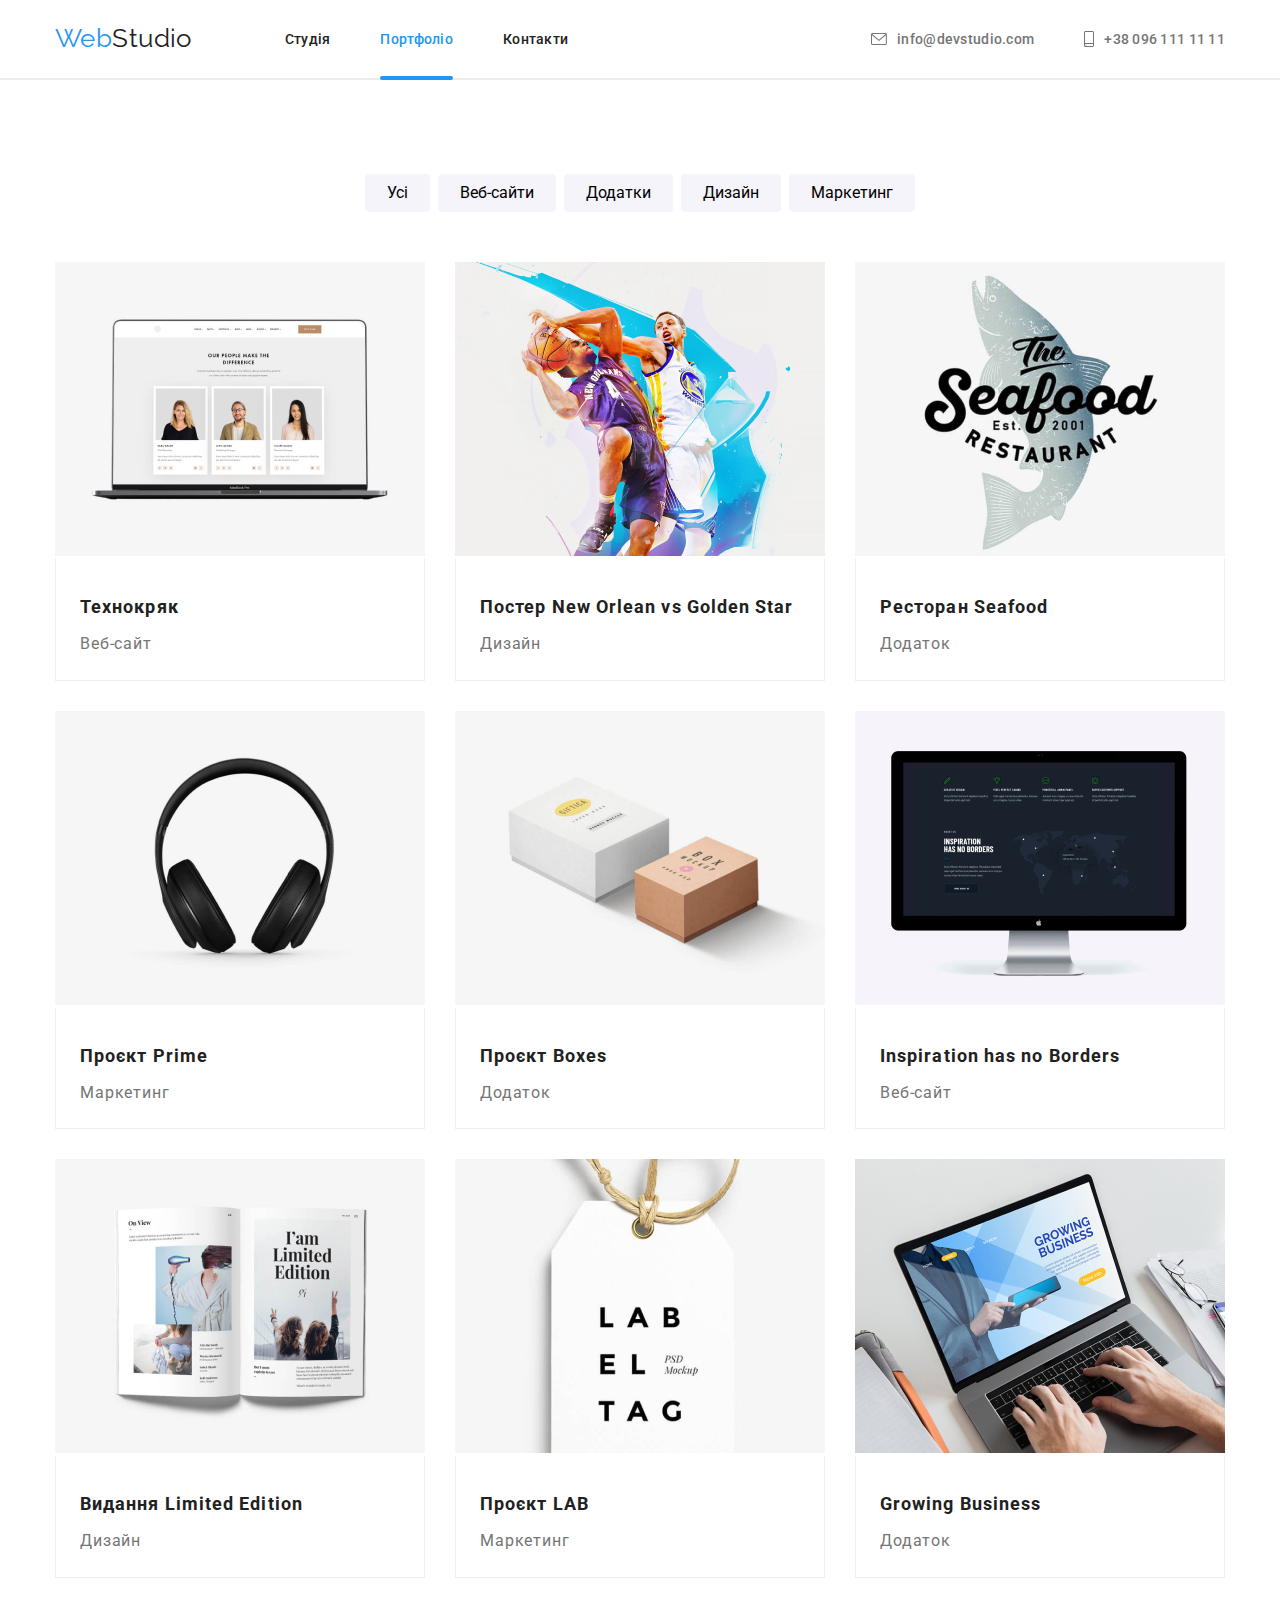
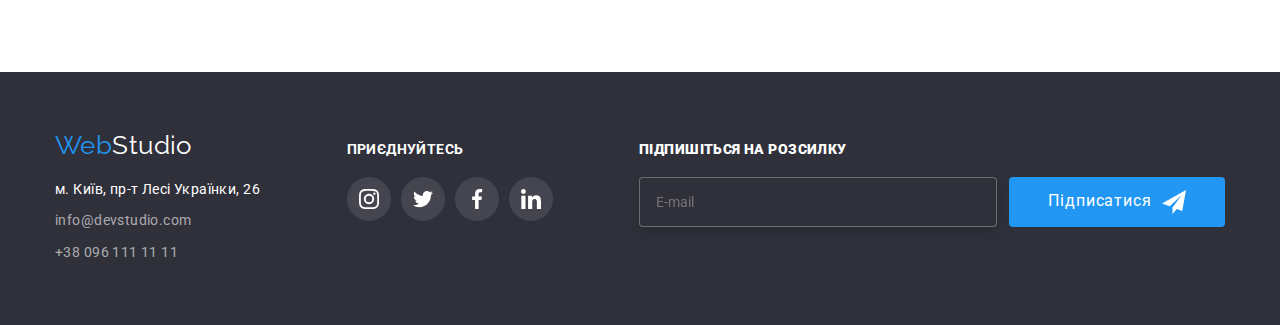
==== commit c15fd7d7: "finish sass" ====
--- a/portfolio.html
+++ b/portfolio.html
@@ -15,7 +15,6 @@
     />
         <link rel="stylesheet" href="./css/main.min.css " />
 
-    <link rel="stylesheet" href="./css/styles.css" />
   </head>
   <body>
     <!-- шапка-->
@@ -49,11 +48,11 @@
     <section class="section section-products">
       <div class="container">
         <ul class="list-btn">
-          <li class="list-btn"><button type="button">Усі</button></li>
-          <li class="list-btn"><button type="button">Веб-сайти</button></li>
-          <li class="list-btn"><button type="button">Додатки</button></li>
-          <li class="list-btn"><button type="button">Дизайн</button></li>
-          <li class="list-btn"><button type="button">Маркетинг</button></li>
+          <li class="item-btn"><button type="button">Усі</button></li>
+          <li class="item-btn"><button type="button">Веб-сайти</button></li>
+          <li class="item-btn"><button type="button">Додатки</button></li>
+          <li class="item-btn"><button type="button">Дизайн</button></li>
+          <li class="item-btn"><button type="button">Маркетинг</button></li>
         </ul>
         <!--приклади робіт products-->
         <h1 hidden class="visually-hidden">приклади робіт</h1>
--- a/css/main.min.css
+++ b/css/main.min.css
@@ -1 +1 @@
-:root{--text: #212121;--background: #ffffff;--color-p: #757575;--color-but: #2196f3;--color-but: #2196f3;--active-but: #188ce8;--icon-color: #afb1b8;--bg-svg: #F5F4FA;--bg-color-90: rgba(33, 150, 243, 90%);--bg-backdrop: #0000001A;--timing-function: cubic-bezier(0.4, 0, 0.2, 1);--input-border: #21212133;--color-textarea: rgba(117, 117, 117, 0.5)}.visually-hidden{position:absolute;width:1px;height:1px;margin:-1px;border:0;padding:0;white-space:nowrap;-webkit-clip-path:inset(100%);clip-path:inset(100%);clip:rect(0 0 0 0);overflow:hidden}body{color:var(--text);background-color:var(--background);font-family:"roboto";letter-spacing:.03em;font-size:14px}.section{padding-top:94px;padding-bottom:94px}p{color:var(--color-p)}span{color:var(--color-but)}a{text-decoration:none}h1,h2,h3,h4,h5,h6,p{margin:0}ul{list-style-type:none;margin:0;padding:0}.container{width:1200px;margin:0 auto;padding:0 15px 0 15px}.footer{background-color:#2f303a;color:var(--background);padding-top:60px;padding-bottom:60px}.footer h2{font-weight:700;font-style:normal;font-size:14px;line-height:16px;letter-spacing:.03em;text-transform:uppercase;margin-bottom:20px}.footer-link{display:-webkit-box;display:-ms-flexbox;display:flex;fill:var(--background);width:44px;height:44px;border-radius:50%;-webkit-box-align:center;-ms-flex-align:center;align-items:center;-webkit-box-pack:center;-ms-flex-pack:center;justify-content:center;background-color:rgba(255,255,255,.1);-webkit-transition-property:background-color;transition-property:background-color;-webkit-transition-duration:250ms;transition-duration:250ms;-webkit-transition-timing-function:var(--timing-function);transition-timing-function:var(--timing-function)}ul .footer-link:hover,ul .footer-link:focus{fill:var(--background);background-color:var(--color-but)}.footer-email{display:inline-block;font-weight:700;font-style:normal;font-size:14px;line-height:16px;letter-spacing:.03em;text-transform:uppercase;margin-bottom:20px}.footer-label{cursor:pointer;outline:rgba(0,0,0,0);width:358px;height:50px;padding-left:16px;background-color:#2f303a;color:var(--background);border:1px solid rgba(255,255,255,.3);-webkit-filter:drop-shadow(0px 4px 4px rgba(0, 0, 0, 0.15));filter:drop-shadow(0px 4px 4px rgba(0, 0, 0, 0.15));border-radius:4px;-webkit-transition:border-color 250ms var(--timing-function);transition:border-color 250ms var(--timing-function)}.footer-label:focus{border:1px solid var(--color-but)}.footer-container{display:-webkit-box;display:-ms-flexbox;display:flex;-webkit-box-align:baseline;-ms-flex-align:baseline;align-items:baseline;-webkit-box-pack:justify;-ms-flex-pack:justify;justify-content:space-between}footer [href="./index.html"]{display:block;color:var(--background);font-size:26px;line-height:1;font-family:"raleway";margin-bottom:20px}footer [href="mailto:info@devstudio.com"],footer [href="tel:+380961111111"]{font-style:normal;line-height:1.7;color:rgba(255,255,255,.6);-webkit-transition-timing-function:var(--timing-function);transition-timing-function:var(--timing-function);-webkit-transition-duration:250ms;transition-duration:250ms;-webkit-transition-property:color;transition-property:color}footer [href="https://goo.gl/maps/d5CcS2hFM6yTFQRFA"]{font-style:normal;line-height:1.7;color:var(--background)}.social-footer{display:-webkit-box;display:-ms-flexbox;display:flex;gap:10px}.socaial-footer{display:-webkit-box;display:-ms-flexbox;display:flex;gap:70px}.add-email{display:-webkit-box;display:-ms-flexbox;display:flex;-webkit-box-align:center;-ms-flex-align:center;align-items:center;gap:12px}.link-address{display:-webkit-box;display:-ms-flexbox;display:flex}.list-contacts{display:-webkit-box;display:-ms-flexbox;display:flex;-webkit-box-orient:vertical;-webkit-box-direction:normal;-ms-flex-direction:column;flex-direction:column;gap:8px}.header{border-bottom:1px solid #ececec}.header-container{display:-webkit-box;display:-ms-flexbox;display:flex;-webkit-box-align:center;-ms-flex-align:center;align-items:center}.header-nav-link{display:block;padding-top:28px;padding-bottom:28px}.main-list{display:-webkit-box;display:-ms-flexbox;display:flex;gap:50px}.main-list a{color:var(--text);font-weight:500;letter-spacing:.02em;-webkit-transition-property:color;transition-property:color;-webkit-transition-duration:250ms;transition-duration:250ms;-webkit-transition-timing-function:var(--timing-function);transition-timing-function:var(--timing-function)}.main-list a:hover,.main-list a:focus{color:var(--color-but)}.nav{margin-right:auto}.nav.active{color:var(--color-but)}.nav.active::after{content:"";display:block;width:100%;height:4px;background-color:var(--color-but);position:absolute;bottom:-5px;right:0;border-radius:2px}ul [href="mailto:info@devstudio.com"]:hover,ul [href="mailto:info@devstudio.com"]:focus,ul [href="tel:+380961111111"]:hover,ul [href="tel:+380961111111"]:focus{color:var(--color-but)}[href="/"]{color:var(--text);font-size:26px;line-height:1.2;font-family:"raleway";margin-right:93px}.list-address{display:-webkit-box;display:-ms-flexbox;display:flex;-webkit-box-align:center;-ms-flex-align:center;align-items:center;gap:50px}.list-address a{color:var(--color-p);letter-spacing:.02em;padding-top:28px;padding-bottom:28px;font-weight:500}.list-item{-webkit-box-pack:center;-ms-flex-pack:center;justify-content:center;position:relative}.hero{background-color:#2f303a;padding:200px 0;background-image:-webkit-gradient(linear, left top, right top, from(rgba(47, 48, 58, 0.4)), to(rgba(47, 48, 58, 0.4))),url(../images/bg-img.jpg);background-image:linear-gradient(to right, rgba(47, 48, 58, 0.4) 0%, rgba(47, 48, 58, 0.4) 100%),url(../images/bg-img.jpg);background-repeat:no-repeat;background-position:center;background-size:cover;max-width:1600px;margin:0 auto}.hero-cap{color:var(--background);font-weight:900;font-size:44px;line-height:1.4;text-align:center;letter-spacing:.06em;text-transform:uppercase;margin-bottom:40px;width:696px;margin-left:auto;margin-right:auto}.skill__list{display:-webkit-box;display:-ms-flexbox;display:flex;gap:30px}.skill h2{left:617px;font-size:36px;line-height:1.2;text-align:center}.skill__item{width:270px;display:inline-block;gap:10px}.skill__name{line-height:1.1;font-size:14px;margin-bottom:10px}.skill__description{line-height:1.7}.skill-item{display:-webkit-box;display:-ms-flexbox;display:flex;gap:30px}.skill__svg{background-color:var(--bg-svg)}.skill__icon{display:-webkit-box;display:-ms-flexbox;display:flex;background-color:var(--bg-svg);height:120px;-webkit-box-align:center;-ms-flex-align:center;align-items:center;-webkit-box-pack:center;-ms-flex-pack:center;justify-content:center;border-radius:4px;margin-bottom:30px}.work{padding-top:0}.work__list{display:-webkit-box;display:-ms-flexbox;display:flex;gap:30px}.work__title{font-size:36px;line-height:1.2;text-align:center;color:var(--text);margin-bottom:50px}.work__section{width:1200px;margin:0 auto;padding:0 15px 0 15px}.work__item{-webkit-box-pack:center;-ms-flex-pack:center;justify-content:center;position:relative}.work__name{display:-webkit-box;display:-ms-flexbox;display:flex;-webkit-box-align:center;-ms-flex-align:center;align-items:center;-webkit-box-pack:center;-ms-flex-pack:center;justify-content:center;position:absolute;bottom:0;right:0;color:var(--background);background-color:rgba(47,48,58,.8);width:100%;height:70px;text-transform:uppercase}.work__img{display:block;max-width:100%;height:auto}.team{background-color:#f5f4fa}.team__social{display:-webkit-box;display:-ms-flexbox;display:flex;gap:10px;-webkit-box-pack:center;-ms-flex-pack:center;justify-content:center;padding-bottom:30px}.team__info{background-color:var(--background);-webkit-box-shadow:0px 1px 3px rgba(0,0,0,.1215686275),0px 1px 1px rgba(0,0,0,.1411764706),0px 2px 1px rgba(0,0,0,.2);box-shadow:0px 1px 3px rgba(0,0,0,.1215686275),0px 1px 1px rgba(0,0,0,.1411764706),0px 2px 1px rgba(0,0,0,.2);border-radius:0px 0px 4px 4px}.team__list{display:-webkit-box;display:-ms-flexbox;display:flex;gap:30px}.team__name{font-size:16px;line-height:1.2;text-align:center;padding-top:30px;margin-bottom:10px}.team__profession{font-size:16px;line-height:1.9;text-align:center;margin-bottom:16px}.team__img{display:block;max-width:100%;height:auto}.team__link{display:-webkit-box;display:-ms-flexbox;display:flex;fill:var(--icon-color);width:44px;height:44px;border-radius:50%;-webkit-box-align:center;-ms-flex-align:center;align-items:center;-webkit-box-pack:center;-ms-flex-pack:center;justify-content:center;background-color:rgba(255,255,255,.1);-webkit-transition-property:fill,background-color;transition-property:fill,background-color;-webkit-transition-duration:250ms;transition-duration:250ms;-webkit-transition-timing-function:var(--timing-function);transition-timing-function:var(--timing-function)}.team__link:hover,.team__link:focus{fill:var(--background);background-color:var(--color-but)}.team__title{font-size:36px;line-height:1.2;text-align:center;color:var(--text);margin-bottom:50px}.clients-item{display:-webkit-box;display:-ms-flexbox;display:flex;-webkit-box-pack:center;-ms-flex-pack:center;justify-content:center;gap:30px}.clients-list{width:170px;height:90px}.clients__title{font-size:36px;line-height:1.2;text-align:center;color:var(--text);margin-bottom:50px}.clients-link{display:-webkit-box;display:-ms-flexbox;display:flex;border:1px solid #afb1b8;border-radius:4px;-webkit-box-align:center;-ms-flex-align:center;align-items:center;-webkit-box-pack:center;-ms-flex-pack:center;justify-content:center;width:100%;height:100%;color:var(--icon-color);-webkit-transition-duration:250ms;transition-duration:250ms;-webkit-transition-property:border;transition-property:border;-webkit-transition-timing-function:var(--timing-function);transition-timing-function:var(--timing-function)}.clients-link:hover,.clients-link:focus{border-color:var(--color-but)}.products{padding-top:0;display:-webkit-box;display:-ms-flexbox;display:flex;-webkit-box-align:center;-ms-flex-align:center;align-items:center;-webkit-box-pack:center;-ms-flex-pack:center;justify-content:center;-ms-flex-wrap:wrap;flex-wrap:wrap;gap:30px}.products h2{font-size:18px;line-height:2;text-align:left;margin:0 0px 4px 24px;letter-spacing:.06em;color:var(--text)}.products .list-products:hover,.products .list-products:focus{-webkit-box-shadow:0px 1px 1px rgba(0,0,0,.1215686275),0px 4px 4px rgba(0,0,0,.0588235294),1px 4px 6px rgba(0,0,0,.1607843137);box-shadow:0px 1px 1px rgba(0,0,0,.1215686275),0px 4px 4px rgba(0,0,0,.0588235294),1px 4px 6px rgba(0,0,0,.1607843137)}.products li{width:370px;letter-spacing:.06em}.list-products{display:inline-block;-webkit-transition-property:-webkit-box-shadow;transition-property:-webkit-box-shadow;transition-property:box-shadow;transition-property:box-shadow, -webkit-box-shadow;-webkit-transition-duration:250ms;transition-duration:250ms;-webkit-transition-timing-function:var(--timing-function);transition-timing-function:var(--timing-function)}.section .list-products:hover{-webkit-box-shadow:0px 1px 1px rgba(0,0,0,.1215686275),0px 4px 4px rgba(0,0,0,.0588235294),1px 4px 6px rgba(0,0,0,.1607843137);box-shadow:0px 1px 1px rgba(0,0,0,.1215686275),0px 4px 4px rgba(0,0,0,.0588235294),1px 4px 6px rgba(0,0,0,.1607843137)}.overlay{-webkit-transform:translateY(100%);transform:translateY(100%);display:-webkit-box;display:-ms-flexbox;display:flex;-webkit-box-align:center;-ms-flex-align:center;align-items:center;-webkit-box-pack:center;-ms-flex-pack:center;justify-content:center;position:absolute;top:0;left:0;background-color:var(--bg-color-90);width:100%;height:100%;padding:63px 24px;letter-spacing:.03em;font-size:18px;-webkit-transition-property:-webkit-transform;transition-property:-webkit-transform;transition-property:transform;transition-property:transform, -webkit-transform;-webkit-transition-duration:250ms;transition-duration:250ms;-webkit-transition-timing-function:var(--timing-function);transition-timing-function:var(--timing-function)}.overlay__desc{letter-spacing:.03em;font-size:18px;color:var(--background);line-height:1.5555555556}li:hover .overlay{-webkit-transform:translateY(0);transform:translateY(0)}.team-thumb{position:relative;overflow:hidden}.border p{font-size:16px;line-height:1.9;text-align:left;margin-left:24px}.modal{padding:40px 41px;position:absolute;top:50%;left:50%;width:528px;-webkit-transform:translate(-50%, -50%);transform:translate(-50%, -50%);-webkit-transition-property:opacity,visibility;transition-property:opacity,visibility;background-color:var(--background);-webkit-box-shadow:0px 1px 3px rgba(0,0,0,.12),0px 1px 1px rgba(0,0,0,.14),0px 2px 1px rgba(0,0,0,.2);box-shadow:0px 1px 3px rgba(0,0,0,.12),0px 1px 1px rgba(0,0,0,.14),0px 2px 1px rgba(0,0,0,.2);border-radius:4px}.label-contacts{position:relative;margin-bottom:10px}.form-contacts{margin-bottom:4px}textarea{display:block;resize:none;width:100%;height:120px;padding:12px 16px;cursor:pointer;outline:rgba(0,0,0,0);border-radius:4px;border:1px solid var(--input-border);-webkit-transition:border-color 250ms var(--timing-function);transition:border-color 250ms var(--timing-function)}textarea::-webkit-input-placeholder{color:var(--color-textarea);font-size:12px}textarea::-moz-placeholder{color:var(--color-textarea);font-size:12px}textarea:-ms-input-placeholder{color:var(--color-textarea);font-size:12px}textarea::-ms-input-placeholder{color:var(--color-textarea);font-size:12px}textarea::placeholder{color:var(--color-textarea);font-size:12px}textarea:focus{border:1px solid var(--color-but)}.textarea-contacts{margin-bottom:20px}.input{position:relative;width:100%;height:40px;border:1px solid var(--input-border);border-radius:4px;cursor:pointer;padding-left:42px;outline:rgba(0,0,0,0);-webkit-transition:border-color 250ms var(--timing-function);transition:border-color 250ms var(--timing-function)}.input:focus{border:1px solid var(--color-but)}.strong-list{display:-webkit-box;display:-ms-flexbox;display:flex;margin-bottom:4px;font-size:12px;letter-spacing:.01em;color:var(--color-p);font-weight:400;line-height:1.1666666667}.strong-title{display:-webkit-box;display:-ms-flexbox;display:flex;-webkit-box-pack:center;-ms-flex-pack:center;justify-content:center;font-size:20px;line-height:1.15;margin-bottom:12px}.strong-licence{color:var(--color-p);line-height:1.7142857143;font-weight:400;-webkit-user-select:none;-moz-user-select:none;-ms-user-select:none;user-select:none}.strong-licence a{text-decoration:underline;color:var(--color-but)}.licence{margin-bottom:30px;display:-webkit-box;display:-ms-flexbox;display:flex;-webkit-box-align:center;-ms-flex-align:center;align-items:center;-webkit-box-pack:center;-ms-flex-pack:center;justify-content:center;gap:9px}.backdrop{position:fixed;top:0;left:0;width:100%;height:100%;background-color:var(--bg-backdrop);-webkit-transition-property:opacity,visibility;transition-property:opacity,visibility;-webkit-transition-duration:250ms;transition-duration:250ms;-webkit-transition-timing-function:var(--timing-function);transition-timing-function:var(--timing-function)}.backdrop.is-hidden{opacity:0;pointer-events:none;visibility:hidden}.backdrop [type=button]{position:absolute;top:8px;right:8px;width:30px;height:30px;border:1px solid rgba(0,0,0,.1);border-radius:50%;padding:0;display:-webkit-box;display:-ms-flexbox;display:flex;-webkit-box-align:center;-ms-flex-align:center;align-items:center;-webkit-box-pack:center;-ms-flex-pack:center;justify-content:center;background-color:var(--background);cursor:pointer}.btn-cap{color:var(--background);font-size:16px;width:216px;height:50px;background-color:var(--color-but);border-radius:4px;border:0;letter-spacing:.06em;margin:0 auto;display:block;cursor:pointer}.btn-cap:active{background-color:var(--active-but)}.btn-close{-webkit-transition-duration:250ms;transition-duration:250ms;-webkit-transition-timing-function:var(--timing-function);transition-timing-function:var(--timing-function);-webkit-transition-property:fill;transition-property:fill}.btn-close:hover,.btn-close:focus{fill:var(--color-but)}.modal-btn{color:var(--background);font-size:16px;width:216px;height:50px;background-color:var(--color-but);border-radius:4px;border:0;letter-spacing:.06em;margin:0 auto;display:-webkit-box;display:-ms-flexbox;display:flex;-webkit-box-align:center;-ms-flex-align:center;align-items:center;-webkit-box-pack:center;-ms-flex-pack:center;justify-content:center;cursor:pointer}.list-btn{display:-webkit-box;display:-ms-flexbox;display:flex;-webkit-box-pack:center;-ms-flex-pack:center;justify-content:center;gap:8px;margin-bottom:50px}.list-btn [type=button]{height:38px;background-color:#f5f4fa;border-radius:4px;border:0;font-size:16px;padding:6px 22px;cursor:pointer;-webkit-transition-property:color,background-color,-webkit-box-shadow;transition-property:color,background-color,-webkit-box-shadow;transition-property:color,background-color,box-shadow;transition-property:color,background-color,box-shadow,-webkit-box-shadow;-webkit-transition-duration:250ms;transition-duration:250ms;-webkit-transition-timing-function:var(--timing-function);transition-timing-function:var(--timing-function)}.list-btn [type=button]:hover,.list-btn [type=button]:focus{background-color:var(--active-but);color:var(--background);-webkit-box-shadow:0px 3px 1px rgba(0,0,0,.1019607843),0px 1px 2px rgba(0,0,0,.0784313725),0px 2px 2px rgba(0,0,0,.1215686275);box-shadow:0px 3px 1px rgba(0,0,0,.1019607843),0px 1px 2px rgba(0,0,0,.0784313725),0px 2px 2px rgba(0,0,0,.1215686275)}.tg-btn{color:var(--background);font-size:16px;width:216px;height:50px;background-color:var(--color-but);border-radius:4px;border:0;letter-spacing:.06em;margin:0 auto;display:-webkit-box;display:-ms-flexbox;display:flex;-webkit-box-align:center;-ms-flex-align:center;align-items:center;-webkit-box-pack:center;-ms-flex-pack:center;justify-content:center;cursor:pointer;gap:10px}.icon-contacts{display:-webkit-box;display:-ms-flexbox;display:flex;-webkit-box-align:center;-ms-flex-align:center;align-items:center;gap:10px;fill:var(--color-p);-webkit-transition-property:color;transition-property:color;-webkit-transition-duration:250ms;transition-duration:250ms;-webkit-transition-timing-function:var(--timing-function);transition-timing-function:var(--timing-function)}.icon-contacts:hover .icon-tap,.icon-contacts:focus .icon-tap{fill:var(--color-but)}.icon-tap{-webkit-transition-property:color;transition-property:color;-webkit-transition-duration:250ms;transition-duration:250ms;-webkit-transition-timing-function:var(--timing-function);transition-timing-function:var(--timing-function)}.icon-tap:hover,.icon-tap:focus{fill:var(--color-but)}.icon-unchecked{opacity:1}.icon-unchecked:focus,.icon-checked:focus{fill:var(--color-but)}.icon-checked{opacity:0;-webkit-transition:opacity 250ms var(--timing-function);transition:opacity 250ms var(--timing-function);fill:var(--color-but)}.aggre-licence:checked+.icon-licence .icon-checked{background-color:var(--active-but);opacity:1}.aggre-licence:checked+.icon-licence .icon-unchecked{fill:var(--active-but)}.icon-licence:checked .icon-unchecked{background-color:var(--active-but)}.icon-licence:focus{fill:var(--active-but)}.clients-icon{fill:currentColor;-webkit-transition-property:fill;transition-property:fill;-webkit-transition-duration:250ms;transition-duration:250ms;-webkit-transition-timing-function:var(--timing-function);transition-timing-function:var(--timing-function)}ul .clients-link:hover .clients-icon,ul .clients-link:focus .clients-icon{fill:var(--color-but)}.form-icon{position:absolute;bottom:11px;left:14px;-webkit-transition:fill 250ms var(--timing-function);transition:fill 250ms var(--timing-function)}.form-icon:focus,.form-icon:hover{border-color:var(--input-border)}.input:focus+.form-icon{fill:var(--color-but)}.border{border-right-color:#eee;border-right-style:solid;border-right-width:1px;border-bottom-color:#eee;border-bottom-style:solid;border-bottom-width:1px;border-left-color:#eee;border-left-style:solid;border-left-width:1px;padding-top:30px;padding-bottom:20px}.border p{font-size:16px;line-height:1.9;text-align:left;margin-left:24px}header{border-bottom:1px solid #ececec}/*# sourceMappingURL=main.min.css.map */+:root{--text: #212121;--background: #ffffff;--color-p: #757575;--color-but: #2196f3;--color-but: #2196f3;--active-but: #188ce8;--icon-color: #afb1b8;--bg-svg: #F5F4FA;--bg-color-90: rgba(33, 150, 243, 90%);--bg-backdrop: #0000001A;--timing-function: cubic-bezier(0.4, 0, 0.2, 1);--input-border: #21212133;--color-textarea: rgba(117, 117, 117, 0.5)}.visually-hidden{position:absolute;width:1px;height:1px;margin:-1px;border:0;padding:0;white-space:nowrap;-webkit-clip-path:inset(100%);clip-path:inset(100%);clip:rect(0 0 0 0);overflow:hidden}body{color:var(--text);background-color:var(--background);font-family:"roboto";letter-spacing:.03em;font-size:14px}.section{padding-top:94px;padding-bottom:94px}p{color:var(--color-p)}span{color:var(--color-but)}a{text-decoration:none}h1,h2,h3,h4,h5,h6,p{margin:0}ul{list-style-type:none;margin:0;padding:0}.container{width:1200px;margin:0 auto;padding:0 15px 0 15px}.btn-cap{color:var(--background);font-size:16px;width:216px;height:50px;background-color:var(--color-but);border-radius:4px;border:0;letter-spacing:.06em;margin:0 auto;display:block;cursor:pointer}.btn-cap:active{background-color:var(--active-but)}.btn-close{-webkit-transition-duration:250ms;transition-duration:250ms;-webkit-transition-timing-function:var(--timing-function);transition-timing-function:var(--timing-function);-webkit-transition-property:fill;transition-property:fill}.btn-close:hover,.btn-close:focus{fill:var(--color-but)}.modal-btn{color:var(--background);font-size:16px;width:216px;height:50px;background-color:var(--color-but);border-radius:4px;border:0;letter-spacing:.06em;margin:0 auto;display:-webkit-box;display:-ms-flexbox;display:flex;-webkit-box-align:center;-ms-flex-align:center;align-items:center;-webkit-box-pack:center;-ms-flex-pack:center;justify-content:center;cursor:pointer}.list-btn{display:-webkit-box;display:-ms-flexbox;display:flex;-webkit-box-pack:center;-ms-flex-pack:center;justify-content:center;gap:8px;margin-bottom:50px}.list-btn [type=button]{height:38px;background-color:#f5f4fa;border-radius:4px;border:0;font-size:16px;padding:6px 22px;cursor:pointer;-webkit-transition-property:color,background-color,-webkit-box-shadow;transition-property:color,background-color,-webkit-box-shadow;transition-property:color,background-color,box-shadow;transition-property:color,background-color,box-shadow,-webkit-box-shadow;-webkit-transition-duration:250ms;transition-duration:250ms;-webkit-transition-timing-function:var(--timing-function);transition-timing-function:var(--timing-function)}.list-btn [type=button]:hover,.list-btn [type=button]:focus{background-color:var(--active-but);color:var(--background);-webkit-box-shadow:0px 3px 1px rgba(0,0,0,.1019607843),0px 1px 2px rgba(0,0,0,.0784313725),0px 2px 2px rgba(0,0,0,.1215686275);box-shadow:0px 3px 1px rgba(0,0,0,.1019607843),0px 1px 2px rgba(0,0,0,.0784313725),0px 2px 2px rgba(0,0,0,.1215686275)}.tg-btn{color:var(--background);font-size:16px;width:216px;height:50px;background-color:var(--color-but);border-radius:4px;border:0;letter-spacing:.06em;margin:0 auto;display:-webkit-box;display:-ms-flexbox;display:flex;-webkit-box-align:center;-ms-flex-align:center;align-items:center;-webkit-box-pack:center;-ms-flex-pack:center;justify-content:center;cursor:pointer;gap:10px}.icon-contacts{display:-webkit-box;display:-ms-flexbox;display:flex;-webkit-box-align:center;-ms-flex-align:center;align-items:center;gap:10px;fill:var(--color-p);-webkit-transition-property:color;transition-property:color;-webkit-transition-duration:250ms;transition-duration:250ms;-webkit-transition-timing-function:var(--timing-function);transition-timing-function:var(--timing-function)}.icon-contacts:hover .icon-tap,.icon-contacts:focus .icon-tap{fill:var(--color-but)}.icon-tap{-webkit-transition-property:color;transition-property:color;-webkit-transition-duration:250ms;transition-duration:250ms;-webkit-transition-timing-function:var(--timing-function);transition-timing-function:var(--timing-function)}.icon-tap:hover,.icon-tap:focus{fill:var(--color-but)}.icon-unchecked{opacity:1}.icon-unchecked:focus,.icon-checked:focus{fill:var(--color-but)}.icon-checked{opacity:0;-webkit-transition:opacity 250ms var(--timing-function);transition:opacity 250ms var(--timing-function);fill:var(--color-but)}.aggre-licence:checked+.icon-licence .icon-checked{background-color:var(--active-but);opacity:1}.aggre-licence:checked+.icon-licence .icon-unchecked{fill:var(--active-but)}.icon-licence:checked .icon-unchecked{background-color:var(--active-but)}.icon-licence:focus{fill:var(--active-but)}.clients-icon{fill:currentColor;-webkit-transition-property:fill;transition-property:fill;-webkit-transition-duration:250ms;transition-duration:250ms;-webkit-transition-timing-function:var(--timing-function);transition-timing-function:var(--timing-function)}ul .clients-link:hover .clients-icon,ul .clients-link:focus .clients-icon{fill:var(--color-but)}.form-icon{position:absolute;bottom:11px;left:14px;-webkit-transition:fill 250ms var(--timing-function);transition:fill 250ms var(--timing-function)}.form-icon:focus,.form-icon:hover{border-color:var(--input-border)}.input:focus+.form-icon{fill:var(--color-but)}.border{border-right-color:#eee;border-right-style:solid;border-right-width:1px;border-bottom-color:#eee;border-bottom-style:solid;border-bottom-width:1px;border-left-color:#eee;border-left-style:solid;border-left-width:1px;padding-top:30px;padding-bottom:20px}.border p{font-size:16px;line-height:1.9;text-align:left;margin-left:24px}.footer{background-color:#2f303a;color:var(--background);padding-top:60px;padding-bottom:60px}.footer h2{font-weight:700;font-style:normal;font-size:14px;line-height:16px;letter-spacing:.03em;text-transform:uppercase;margin-bottom:20px}.footer-link{display:-webkit-box;display:-ms-flexbox;display:flex;fill:var(--background);width:44px;height:44px;border-radius:50%;-webkit-box-align:center;-ms-flex-align:center;align-items:center;-webkit-box-pack:center;-ms-flex-pack:center;justify-content:center;background-color:rgba(255,255,255,.1);-webkit-transition-property:background-color;transition-property:background-color;-webkit-transition-duration:250ms;transition-duration:250ms;-webkit-transition-timing-function:var(--timing-function);transition-timing-function:var(--timing-function)}ul .footer-link:hover,ul .footer-link:focus{fill:var(--background);background-color:var(--color-but)}.footer-email{display:inline-block;font-weight:700;font-style:normal;font-size:14px;line-height:16px;letter-spacing:.03em;text-transform:uppercase;margin-bottom:20px}.footer-label{cursor:pointer;outline:rgba(0,0,0,0);width:358px;height:50px;padding-left:16px;background-color:#2f303a;color:var(--background);border:1px solid rgba(255,255,255,.3);-webkit-filter:drop-shadow(0px 4px 4px rgba(0, 0, 0, 0.15));filter:drop-shadow(0px 4px 4px rgba(0, 0, 0, 0.15));border-radius:4px;-webkit-transition:border-color 250ms var(--timing-function);transition:border-color 250ms var(--timing-function)}.footer-label:focus{border:1px solid var(--color-but)}.footer-container{display:-webkit-box;display:-ms-flexbox;display:flex;-webkit-box-align:baseline;-ms-flex-align:baseline;align-items:baseline;-webkit-box-pack:justify;-ms-flex-pack:justify;justify-content:space-between}footer [href="./index.html"]{display:block;color:var(--background);font-size:26px;line-height:1;font-family:"raleway";margin-bottom:20px}footer [href="mailto:info@devstudio.com"],footer [href="tel:+380961111111"]{font-style:normal;line-height:1.7;color:rgba(255,255,255,.6);-webkit-transition-timing-function:var(--timing-function);transition-timing-function:var(--timing-function);-webkit-transition-duration:250ms;transition-duration:250ms;-webkit-transition-property:color;transition-property:color}footer [href="https://goo.gl/maps/d5CcS2hFM6yTFQRFA"]{font-style:normal;line-height:1.7;color:var(--background)}.social-footer{display:-webkit-box;display:-ms-flexbox;display:flex;gap:10px}.socaial-footer{display:-webkit-box;display:-ms-flexbox;display:flex;gap:70px}.add-email{display:-webkit-box;display:-ms-flexbox;display:flex;-webkit-box-align:center;-ms-flex-align:center;align-items:center;gap:12px}.link-address{display:-webkit-box;display:-ms-flexbox;display:flex}.list-contacts{display:-webkit-box;display:-ms-flexbox;display:flex;-webkit-box-orient:vertical;-webkit-box-direction:normal;-ms-flex-direction:column;flex-direction:column;gap:8px}header{border-bottom:2px solid #ececec;padding-top:3px;padding-bottom:3px}.header-container{display:-webkit-box;display:-ms-flexbox;display:flex;-webkit-box-align:center;-ms-flex-align:center;align-items:center}.header-nav-link{display:block;padding-top:28px;padding-bottom:28px}.main-list{display:-webkit-box;display:-ms-flexbox;display:flex;gap:50px}.main-list a{color:var(--text);font-weight:500;letter-spacing:.02em;-webkit-transition-property:color;transition-property:color;-webkit-transition-duration:250ms;transition-duration:250ms;-webkit-transition-timing-function:var(--timing-function);transition-timing-function:var(--timing-function)}.main-list a:hover,.main-list a:focus{color:var(--color-but)}.nav{margin-right:auto}.nav.active{color:var(--color-but)}.nav.active::after{content:"";display:block;width:100%;height:4px;background-color:var(--color-but);position:absolute;bottom:-5px;right:0;border-radius:2px}ul [href="mailto:info@devstudio.com"]:hover,ul [href="mailto:info@devstudio.com"]:focus,ul [href="tel:+380961111111"]:hover,ul [href="tel:+380961111111"]:focus{color:var(--color-but)}[href="/"]{color:var(--text);font-size:26px;line-height:1.2;font-family:"raleway";margin-right:93px}.list-address{display:-webkit-box;display:-ms-flexbox;display:flex;-webkit-box-align:center;-ms-flex-align:center;align-items:center;gap:50px}.list-address a{color:var(--color-p);letter-spacing:.02em;padding-top:28px;padding-bottom:28px;font-weight:500}.list-item{-webkit-box-pack:center;-ms-flex-pack:center;justify-content:center;position:relative}.hero{background-color:#2f303a;padding:200px 0;background-image:-webkit-gradient(linear, left top, right top, from(rgba(47, 48, 58, 0.4)), to(rgba(47, 48, 58, 0.4))),url(../images/bg-img.jpg);background-image:linear-gradient(to right, rgba(47, 48, 58, 0.4) 0%, rgba(47, 48, 58, 0.4) 100%),url(../images/bg-img.jpg);background-repeat:no-repeat;background-position:center;background-size:cover;max-width:1600px;margin:0 auto}.hero-cap{color:var(--background);font-weight:900;font-size:44px;line-height:1.4;text-align:center;letter-spacing:.06em;text-transform:uppercase;margin-bottom:40px;width:696px;margin-left:auto;margin-right:auto}.skill__list{display:-webkit-box;display:-ms-flexbox;display:flex;gap:30px}.skill h2{left:617px;font-size:36px;line-height:1.2;text-align:center}.skill__item{width:270px;display:inline-block;gap:10px}.skill__name{line-height:1.1;font-size:14px;margin-bottom:10px}.skill__description{line-height:1.7}.skill-item{display:-webkit-box;display:-ms-flexbox;display:flex;gap:30px}.skill__svg{background-color:var(--bg-svg)}.skill__icon{display:-webkit-box;display:-ms-flexbox;display:flex;background-color:var(--bg-svg);height:120px;-webkit-box-align:center;-ms-flex-align:center;align-items:center;-webkit-box-pack:center;-ms-flex-pack:center;justify-content:center;border-radius:4px;margin-bottom:30px}.work{padding-top:0}.work__list{display:-webkit-box;display:-ms-flexbox;display:flex;gap:30px}.work__title{font-size:36px;line-height:1.2;text-align:center;color:var(--text);margin-bottom:50px}.work__section{width:1200px;margin:0 auto;padding:0 15px 0 15px}.work__item{-webkit-box-pack:center;-ms-flex-pack:center;justify-content:center;position:relative}.work__name{display:-webkit-box;display:-ms-flexbox;display:flex;-webkit-box-align:center;-ms-flex-align:center;align-items:center;-webkit-box-pack:center;-ms-flex-pack:center;justify-content:center;position:absolute;bottom:0;right:0;color:var(--background);background-color:rgba(47,48,58,.8);width:100%;height:70px;text-transform:uppercase}.work__img{display:block;max-width:100%;height:auto}.team{background-color:#f5f4fa}.team__social{display:-webkit-box;display:-ms-flexbox;display:flex;gap:10px;-webkit-box-pack:center;-ms-flex-pack:center;justify-content:center;padding-bottom:30px}.team__info{background-color:var(--background);-webkit-box-shadow:0px 1px 3px rgba(0,0,0,.1215686275),0px 1px 1px rgba(0,0,0,.1411764706),0px 2px 1px rgba(0,0,0,.2);box-shadow:0px 1px 3px rgba(0,0,0,.1215686275),0px 1px 1px rgba(0,0,0,.1411764706),0px 2px 1px rgba(0,0,0,.2);border-radius:0px 0px 4px 4px}.team__list{display:-webkit-box;display:-ms-flexbox;display:flex;gap:30px}.team__name{font-size:16px;line-height:1.2;text-align:center;padding-top:30px;margin-bottom:10px}.team__profession{font-size:16px;line-height:1.9;text-align:center;margin-bottom:16px}.team__img{display:block;max-width:100%;height:auto}.team__link{display:-webkit-box;display:-ms-flexbox;display:flex;fill:var(--icon-color);width:44px;height:44px;border-radius:50%;-webkit-box-align:center;-ms-flex-align:center;align-items:center;-webkit-box-pack:center;-ms-flex-pack:center;justify-content:center;background-color:rgba(255,255,255,.1);-webkit-transition-property:fill,background-color;transition-property:fill,background-color;-webkit-transition-duration:250ms;transition-duration:250ms;-webkit-transition-timing-function:var(--timing-function);transition-timing-function:var(--timing-function)}.team__link:hover,.team__link:focus{fill:var(--background);background-color:var(--color-but)}.team__title{font-size:36px;line-height:1.2;text-align:center;color:var(--text);margin-bottom:50px}.clients-item{display:-webkit-box;display:-ms-flexbox;display:flex;-webkit-box-pack:center;-ms-flex-pack:center;justify-content:center;gap:30px}.clients-list{width:170px;height:90px}.clients__title{font-size:36px;line-height:1.2;text-align:center;color:var(--text);margin-bottom:50px}.clients-link{display:-webkit-box;display:-ms-flexbox;display:flex;border:1px solid #afb1b8;border-radius:4px;-webkit-box-align:center;-ms-flex-align:center;align-items:center;-webkit-box-pack:center;-ms-flex-pack:center;justify-content:center;width:100%;height:100%;color:var(--icon-color);-webkit-transition-duration:250ms;transition-duration:250ms;-webkit-transition-property:border;transition-property:border;-webkit-transition-timing-function:var(--timing-function);transition-timing-function:var(--timing-function)}.clients-link:hover,.clients-link:focus{border-color:var(--color-but)}.products{padding-top:0;display:-webkit-box;display:-ms-flexbox;display:flex;-webkit-box-align:center;-ms-flex-align:center;align-items:center;-webkit-box-pack:center;-ms-flex-pack:center;justify-content:center;-ms-flex-wrap:wrap;flex-wrap:wrap;gap:30px}.products h2{font-size:18px;line-height:2;text-align:left;margin:0 0px 4px 24px;letter-spacing:.06em;color:var(--text)}.products .list-products:hover,.products .list-products:focus{-webkit-box-shadow:0px 1px 1px rgba(0,0,0,.1215686275),0px 4px 4px rgba(0,0,0,.0588235294),1px 4px 6px rgba(0,0,0,.1607843137);box-shadow:0px 1px 1px rgba(0,0,0,.1215686275),0px 4px 4px rgba(0,0,0,.0588235294),1px 4px 6px rgba(0,0,0,.1607843137)}.products li{width:370px;letter-spacing:.06em}.list-products{display:inline-block;-webkit-transition-property:-webkit-box-shadow;transition-property:-webkit-box-shadow;transition-property:box-shadow;transition-property:box-shadow, -webkit-box-shadow;-webkit-transition-duration:250ms;transition-duration:250ms;-webkit-transition-timing-function:var(--timing-function);transition-timing-function:var(--timing-function)}.section .list-products:hover{-webkit-box-shadow:0px 1px 1px rgba(0,0,0,.1215686275),0px 4px 4px rgba(0,0,0,.0588235294),1px 4px 6px rgba(0,0,0,.1607843137);box-shadow:0px 1px 1px rgba(0,0,0,.1215686275),0px 4px 4px rgba(0,0,0,.0588235294),1px 4px 6px rgba(0,0,0,.1607843137)}.overlay{-webkit-transform:translateY(100%);transform:translateY(100%);display:-webkit-box;display:-ms-flexbox;display:flex;-webkit-box-align:center;-ms-flex-align:center;align-items:center;-webkit-box-pack:center;-ms-flex-pack:center;justify-content:center;position:absolute;top:0;left:0;background-color:var(--bg-color-90);width:100%;height:100%;padding:63px 24px;letter-spacing:.03em;font-size:18px;-webkit-transition-property:-webkit-transform;transition-property:-webkit-transform;transition-property:transform;transition-property:transform, -webkit-transform;-webkit-transition-duration:250ms;transition-duration:250ms;-webkit-transition-timing-function:var(--timing-function);transition-timing-function:var(--timing-function)}.overlay__desc{letter-spacing:.03em;font-size:18px;color:var(--background);line-height:1.5555555556}li:hover .overlay{-webkit-transform:translateY(0);transform:translateY(0)}.team-thumb{position:relative;overflow:hidden}.border p{font-size:16px;line-height:1.9;text-align:left;margin-left:24px}.modal{padding:40px 41px;position:absolute;top:50%;left:50%;width:528px;-webkit-transform:translate(-50%, -50%);transform:translate(-50%, -50%);-webkit-transition-property:opacity,visibility;transition-property:opacity,visibility;background-color:var(--background);-webkit-box-shadow:0px 1px 3px rgba(0,0,0,.12),0px 1px 1px rgba(0,0,0,.14),0px 2px 1px rgba(0,0,0,.2);box-shadow:0px 1px 3px rgba(0,0,0,.12),0px 1px 1px rgba(0,0,0,.14),0px 2px 1px rgba(0,0,0,.2);border-radius:4px}.label-contacts{position:relative;margin-bottom:10px}.form-contacts{margin-bottom:4px}textarea{display:block;resize:none;width:100%;height:120px;padding:12px 16px;cursor:pointer;outline:rgba(0,0,0,0);border-radius:4px;border:1px solid var(--input-border);-webkit-transition:border-color 250ms var(--timing-function);transition:border-color 250ms var(--timing-function)}textarea::-webkit-input-placeholder{color:var(--color-textarea);font-size:12px}textarea::-moz-placeholder{color:var(--color-textarea);font-size:12px}textarea:-ms-input-placeholder{color:var(--color-textarea);font-size:12px}textarea::-ms-input-placeholder{color:var(--color-textarea);font-size:12px}textarea::placeholder{color:var(--color-textarea);font-size:12px}textarea:focus{border:1px solid var(--color-but)}.textarea-contacts{margin-bottom:20px}.input{position:relative;width:100%;height:40px;border:1px solid var(--input-border);border-radius:4px;cursor:pointer;padding-left:42px;outline:rgba(0,0,0,0);-webkit-transition:border-color 250ms var(--timing-function);transition:border-color 250ms var(--timing-function)}.input:focus{border:1px solid var(--color-but)}.strong-list{display:-webkit-box;display:-ms-flexbox;display:flex;margin-bottom:4px;font-size:12px;letter-spacing:.01em;color:var(--color-p);font-weight:400;line-height:1.1666666667}.strong-title{display:-webkit-box;display:-ms-flexbox;display:flex;-webkit-box-pack:center;-ms-flex-pack:center;justify-content:center;font-size:20px;line-height:1.15;margin-bottom:12px}.strong-licence{color:var(--color-p);line-height:1.7142857143;font-weight:400;-webkit-user-select:none;-moz-user-select:none;-ms-user-select:none;user-select:none}.strong-licence a{text-decoration:underline;color:var(--color-but)}.licence{margin-bottom:30px;display:-webkit-box;display:-ms-flexbox;display:flex;-webkit-box-align:center;-ms-flex-align:center;align-items:center;-webkit-box-pack:center;-ms-flex-pack:center;justify-content:center;gap:9px}.backdrop{position:fixed;top:0;left:0;width:100%;height:100%;background-color:var(--bg-backdrop);-webkit-transition-property:opacity,visibility;transition-property:opacity,visibility;-webkit-transition-duration:250ms;transition-duration:250ms;-webkit-transition-timing-function:var(--timing-function);transition-timing-function:var(--timing-function)}.backdrop.is-hidden{opacity:0;pointer-events:none;visibility:hidden}.backdrop [type=button]{position:absolute;top:8px;right:8px;width:30px;height:30px;border:1px solid rgba(0,0,0,.1);border-radius:50%;padding:0;display:-webkit-box;display:-ms-flexbox;display:flex;-webkit-box-align:center;-ms-flex-align:center;align-items:center;-webkit-box-pack:center;-ms-flex-pack:center;justify-content:center;background-color:var(--background);cursor:pointer}/*# sourceMappingURL=main.min.css.map */